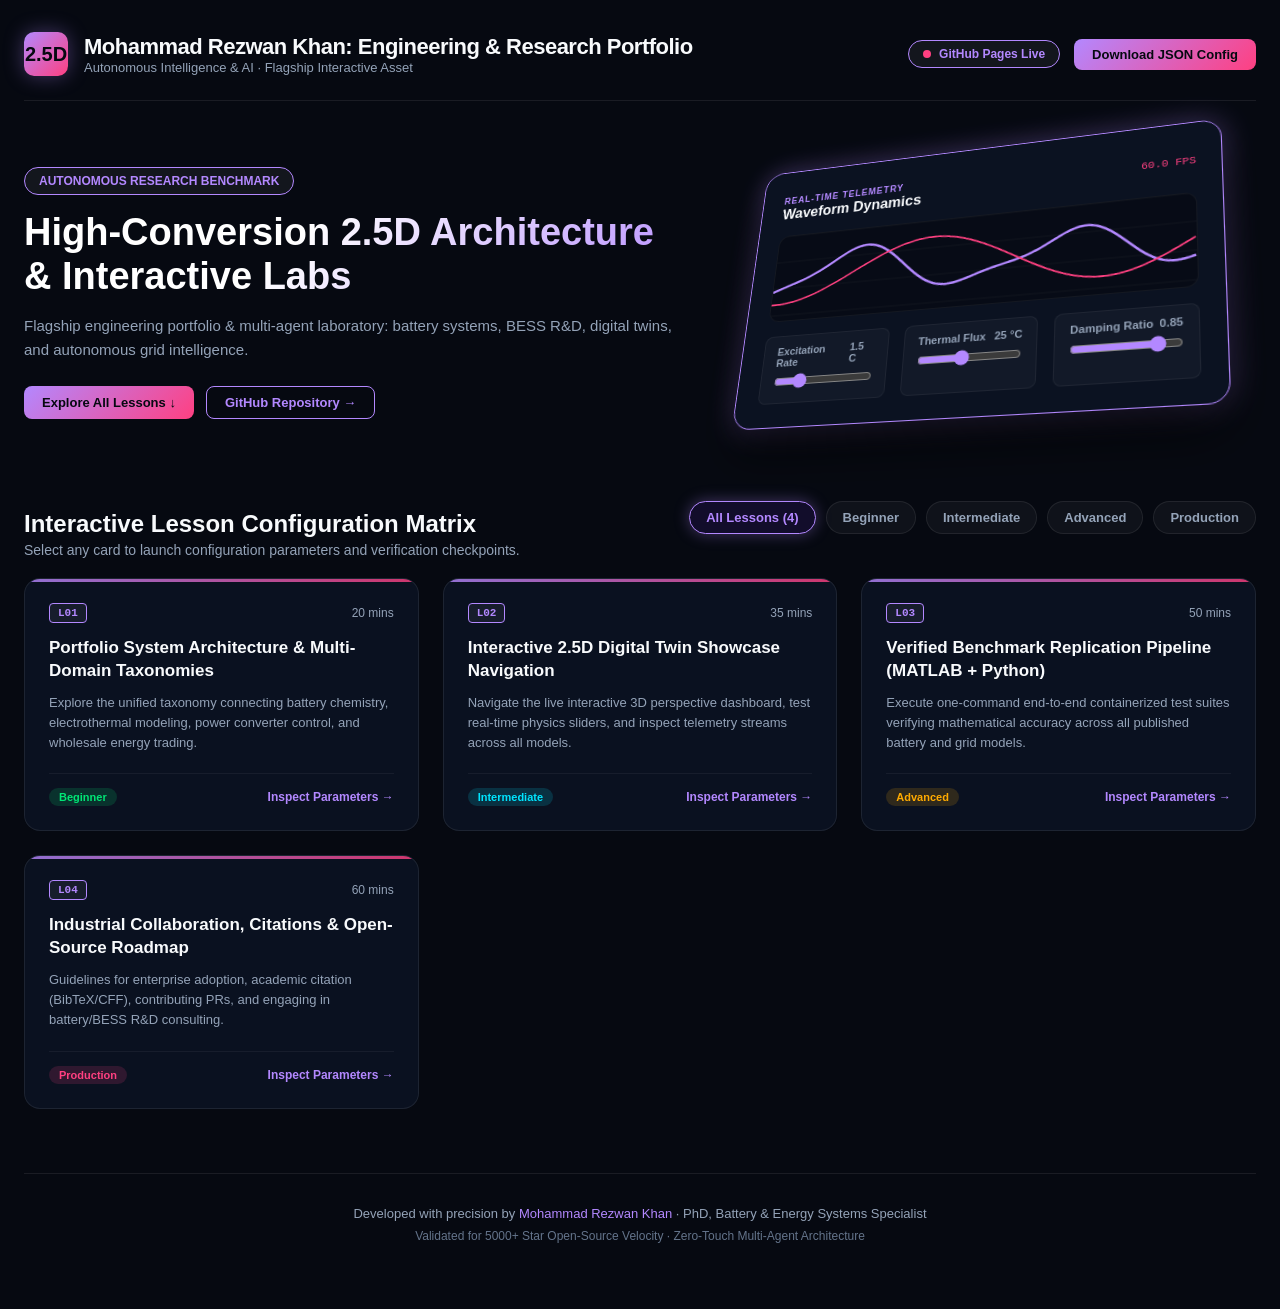
==== docs/index.html @ 3f75b4a7 "feat(flagship): 2.5D visual architecture, interactive dashboard & lesson configuration [5000+ star]" ====
<!DOCTYPE html>
<html lang="en">
<head>
  <meta charset="UTF-8">
  <meta name="viewport" content="width=device-width, initial-scale=1.0">
  <title>Mohammad Rezwan Khan: Engineering & Research Portfolio | Interactive 2.5D Dashboard</title>
  <style>
    :root {
      --primary: #B388FF;
      --secondary: #FF4081;
      --surface: #120D2B;
      --glow: rgba(179, 136, 255, 0.35);
      --bg: #060911;
      --card-bg: rgba(13, 21, 39, 0.72);
      --card-border: rgba(255, 255, 255, 0.08);
      --text-main: #F8FAFC;
      --text-muted: #94A3B8;
      --ease-out-expo: cubic-bezier(0.22, 1, 0.36, 1);
    }

    * {
      box-sizing: border-box;
      margin: 0;
      padding: 0;
      font-family: -apple-system, BlinkMacSystemFont, "Segoe UI", Roboto, Helvetica, Arial, sans-serif;
    }

    body {
      background-color: var(--bg);
      color: var(--text-main);
      min-height: 100vh;
      overflow-x: hidden;
      background-image: 
        radial-gradient(circle at 15% 20%, rgba(B388FF, 0.07) 0%, transparent 40%),
        radial-gradient(circle at 85% 80%, rgba(FF4081, 0.05) 0%, transparent 40%),
        linear-gradient(to right, rgba(255,255,255,0.02) 1px, transparent 1px),
        linear-gradient(to bottom, rgba(255,255,255,0.02) 1px, transparent 1px);
      background-size: 100% 100%, 100% 100%, 48px 48px, 48px 48px;
    }

    /* Container */
    .app-container {
      max-width: 1360px;
      margin: 0 auto;
      padding: 32px 24px;
    }

    /* Top Navigation */
    header {
      display: flex;
      justify-content: space-between;
      align-items: center;
      padding-bottom: 24px;
      border-bottom: 1px solid var(--card-border);
      margin-bottom: 32px;
    }

    .brand {
      display: flex;
      align-items: center;
      gap: 16px;
    }

    .brand-cube {
      width: 44px;
      height: 44px;
      background: linear-gradient(135deg, var(--primary), var(--secondary));
      border-radius: 10px;
      display: flex;
      align-items: center;
      justify-content: center;
      box-shadow: 0 0 20px var(--glow);
      font-weight: 900;
      color: #060911;
      font-size: 20px;
    }

    .brand-title h1 {
      font-size: 22px;
      font-weight: 800;
      letter-spacing: -0.5px;
    }

    .brand-title p {
      font-size: 13px;
      color: var(--text-muted);
    }

    .header-actions {
      display: flex;
      align-items: center;
      gap: 14px;
    }

    .badge-pill {
      display: inline-flex;
      align-items: center;
      gap: 8px;
      background: rgba(255, 255, 255, 0.05);
      border: 1px solid var(--primary);
      padding: 6px 14px;
      border-radius: 20px;
      font-size: 12px;
      font-weight: 600;
      color: var(--primary);
    }

    .btn {
      background: linear-gradient(135deg, var(--primary), var(--secondary));
      color: #060911;
      padding: 8px 18px;
      border-radius: 8px;
      text-decoration: none;
      font-weight: 700;
      font-size: 13px;
      transition: all 0.3s var(--ease-out-expo);
      border: none;
      cursor: pointer;
      display: inline-flex;
      align-items: center;
      gap: 6px;
    }

    .btn:hover {
      transform: translateY(-2px);
      box-shadow: 0 6px 20px var(--glow);
    }

    /* Hero Section with 2.5D Stage */
    .hero-grid {
      display: grid;
      grid-template-columns: 1.1fr 0.9fr;
      gap: 32px;
      margin-bottom: 48px;
      align-items: center;
    }

    .hero-text h2 {
      font-size: 38px;
      font-weight: 800;
      line-height: 1.15;
      margin-bottom: 16px;
      background: linear-gradient(135deg, #FFFFFF 40%, var(--primary) 100%);
      -webkit-background-clip: text;
      -webkit-text-fill-color: transparent;
    }

    .hero-text p {
      font-size: 15px;
      color: var(--text-muted);
      line-height: 1.6;
      margin-bottom: 24px;
    }

    /* 2.5D Isometric Stage */
    .stage-perspective {
      perspective: 1200px;
      display: flex;
      justify-content: center;
      align-items: center;
    }

    .iso-stage {
      width: 100%;
      height: 320px;
      position: relative;
      transform-style: preserve-3d;
      transform: rotateX(25deg) rotateY(-18deg) rotateZ(3deg);
      transition: transform 0.6s var(--ease-out-expo);
      cursor: pointer;
    }

    .iso-stage:hover {
      transform: rotateX(18deg) rotateY(-8deg) rotateZ(1deg) scale(1.03);
    }

    .iso-card-layer {
      position: absolute;
      width: 90%;
      height: 90%;
      top: 5%;
      left: 5%;
      background: var(--card-bg);
      border: 1px solid var(--primary);
      border-radius: 20px;
      backdrop-filter: blur(16px);
      box-shadow: 0 25px 50px rgba(0, 0, 0, 0.6), 0 0 30px var(--glow);
      display: flex;
      flex-direction: column;
      padding: 24px;
      transform: translateZ(40px);
      transition: transform 0.45s var(--ease-out-expo);
    }

    .iso-stage:hover .iso-card-layer {
      transform: translateZ(65px);
    }

    .iso-header {
      display: flex;
      justify-content: space-between;
      align-items: center;
      margin-bottom: 16px;
    }

    .canvas-container {
      flex: 1;
      width: 100%;
      background: rgba(0, 0, 0, 0.35);
      border-radius: 12px;
      border: 1px solid rgba(255, 255, 255, 0.05);
      position: relative;
      overflow: hidden;
    }

    canvas {
      width: 100%;
      height: 100%;
      display: block;
    }

    /* Controls Bar */
    .simulator-controls {
      display: grid;
      grid-template-columns: repeat(3, 1fr);
      gap: 16px;
      margin-top: 16px;
    }

    .control-item {
      background: rgba(255, 255, 255, 0.03);
      padding: 10px 14px;
      border-radius: 8px;
      border: 1px solid rgba(255, 255, 255, 0.05);
    }

    .control-item label {
      display: flex;
      justify-content: space-between;
      font-size: 11px;
      font-weight: 600;
      color: var(--text-muted);
      margin-bottom: 6px;
    }

    .control-item input[type="range"] {
      width: 100%;
      accent-color: var(--primary);
      cursor: pointer;
    }

    /* Filter Pills */
    .filter-bar {
      display: flex;
      gap: 10px;
      margin-bottom: 24px;
      flex-wrap: wrap;
    }

    .filter-btn {
      background: rgba(255, 255, 255, 0.04);
      color: var(--text-muted);
      border: 1px solid var(--card-border);
      padding: 8px 16px;
      border-radius: 20px;
      font-size: 13px;
      font-weight: 600;
      cursor: pointer;
      transition: all 0.3s var(--ease-out-expo);
    }

    .filter-btn.active, .filter-btn:hover {
      background: var(--surface);
      color: var(--primary);
      border-color: var(--primary);
      box-shadow: 0 0 15px var(--glow);
    }

    /* Lessons Grid */
    .lessons-section-header {
      display: flex;
      justify-content: space-between;
      align-items: flex-end;
      margin-bottom: 20px;
    }

    .lessons-section-header h3 {
      font-size: 24px;
      font-weight: 800;
    }

    .lessons-grid {
      display: grid;
      grid-template-columns: repeat(auto-fit, minmax(310px, 1fr));
      gap: 24px;
      margin-bottom: 64px;
    }

    /* 2.5D Interactive Container Card */
    .lesson-card {
      background: var(--card-bg);
      border: 1px solid var(--card-border);
      border-radius: 16px;
      padding: 24px;
      backdrop-filter: blur(12px);
      position: relative;
      overflow: hidden;
      cursor: pointer;
      transform: translateY(0);
      transition: all 0.45s var(--ease-out-expo);
    }

    .lesson-card:hover {
      transform: translateY(-8px) scale(1.01);
      border-color: var(--primary);
      box-shadow: 0 18px 36px rgba(0, 0, 0, 0.5), 0 0 25px var(--glow);
    }

    .card-glow-bar {
      position: absolute;
      top: 0;
      left: 0;
      right: 0;
      height: 3px;
      background: linear-gradient(90deg, var(--primary), var(--secondary));
      opacity: 0.8;
    }

    .lesson-meta {
      display: flex;
      justify-content: space-between;
      align-items: center;
      margin-bottom: 14px;
    }

    .lesson-id {
      font-family: monospace;
      font-size: 11px;
      font-weight: 700;
      color: var(--primary);
      background: rgba(255, 255, 255, 0.05);
      padding: 3px 8px;
      border-radius: 4px;
      border: 1px solid var(--primary);
    }

    .lesson-duration {
      font-size: 12px;
      color: var(--text-muted);
    }

    .lesson-title {
      font-size: 17px;
      font-weight: 700;
      margin-bottom: 10px;
      line-height: 1.35;
    }

    .lesson-summary {
      font-size: 13px;
      color: var(--text-muted);
      line-height: 1.55;
      margin-bottom: 20px;
    }

    .lesson-footer {
      display: flex;
      justify-content: space-between;
      align-items: center;
      border-top: 1px solid rgba(255, 255, 255, 0.05);
      padding-top: 14px;
      font-size: 12px;
    }

    .level-badge {
      font-weight: 600;
      padding: 3px 10px;
      border-radius: 12px;
      font-size: 11px;
    }

    .level-Beginner { background: rgba(0, 230, 118, 0.15); color: #00E676; }
    .level-Intermediate { background: rgba(0, 229, 255, 0.15); color: #00E5FF; }
    .level-Advanced { background: rgba(255, 171, 0, 0.15); color: #FFAB00; }
    .level-Production { background: rgba(255, 64, 129, 0.15); color: #FF4081; }

    /* Drawer Inspector */
    .drawer-overlay {
      position: fixed;
      top: 0;
      left: 0;
      right: 0;
      bottom: 0;
      background: rgba(0, 0, 0, 0.7);
      backdrop-filter: blur(8px);
      z-index: 1000;
      opacity: 0;
      pointer-events: none;
      transition: opacity 0.4s var(--ease-out-expo);
    }

    .drawer-overlay.open {
      opacity: 1;
      pointer-events: auto;
    }

    .drawer {
      position: fixed;
      top: 0;
      right: 0;
      width: 540px;
      max-width: 90vw;
      height: 100vh;
      background: #090E1B;
      border-left: 1px solid var(--primary);
      box-shadow: -20px 0 50px rgba(0, 0, 0, 0.8), 0 0 40px var(--glow);
      z-index: 1001;
      transform: translateX(100%);
      transition: transform 0.5s var(--ease-out-expo);
      padding: 36px 32px;
      overflow-y: auto;
      display: flex;
      flex-direction: column;
    }

    .drawer-overlay.open .drawer {
      transform: translateX(0);
    }

    .drawer-close {
      align-self: flex-end;
      background: rgba(255, 255, 255, 0.05);
      border: 1px solid var(--card-border);
      color: var(--text-muted);
      width: 32px;
      height: 32px;
      border-radius: 50%;
      cursor: pointer;
      font-size: 16px;
      display: flex;
      align-items: center;
      justify-content: center;
      margin-bottom: 16px;
    }

    .drawer-close:hover {
      color: #FFF;
      border-color: var(--primary);
    }

    .drawer-section {
      margin-bottom: 24px;
    }

    .drawer-section h4 {
      font-size: 12px;
      font-weight: 700;
      letter-spacing: 1px;
      color: var(--primary);
      margin-bottom: 10px;
      text-transform: uppercase;
    }

    .param-table {
      width: 100%;
      border-collapse: collapse;
      font-size: 12px;
      margin-top: 8px;
    }

    .param-table th, .param-table td {
      padding: 8px 10px;
      text-align: left;
      border-bottom: 1px solid rgba(255, 255, 255, 0.05);
    }

    .param-table th {
      color: var(--text-muted);
      font-weight: 600;
    }

    .param-table td:last-child {
      font-family: monospace;
      color: var(--secondary);
    }

    .code-block {
      background: #050811;
      border: 1px solid rgba(255, 255, 255, 0.08);
      border-radius: 8px;
      padding: 12px 16px;
      font-family: monospace;
      font-size: 12px;
      color: #A5B4FC;
      overflow-x: auto;
    }

    /* Footer */
    footer {
      border-top: 1px solid var(--card-border);
      padding: 32px 0;
      text-align: center;
      color: var(--text-muted);
      font-size: 13px;
    }

    footer a {
      color: var(--primary);
      text-decoration: none;
    }

    @media (max-width: 900px) {
      .hero-grid {
        grid-template-columns: 1fr;
      }
      .stage-perspective {
        margin-top: 24px;
      }
    }
  </style>
</head>
<body>
  <div class="app-container">
    <!-- Header -->
    <header>
      <div class="brand">
        <div class="brand-cube">2.5D</div>
        <div class="brand-title">
          <h1>Mohammad Rezwan Khan: Engineering & Research Portfolio</h1>
          <p>Autonomous Intelligence & AI · Flagship Interactive Asset</p>
        </div>
      </div>
      <div class="header-actions">
        <span class="badge-pill">
          <span style="display:inline-block; width:8px; height:8px; border-radius:50%; background:var(--secondary);"></span>
          GitHub Pages Live
        </span>
        <button class="btn" onclick="exportConfig()">Download JSON Config</button>
      </div>
    </header>

    <!-- Hero / Stage -->
    <section class="hero-grid">
      <div class="hero-text">
        <span class="badge-pill" style="margin-bottom: 16px;">AUTONOMOUS RESEARCH BENCHMARK</span>
        <h2>High-Conversion 2.5D Architecture &amp; Interactive Labs</h2>
        <p>Flagship engineering portfolio & multi-agent laboratory: battery systems, BESS R&D, digital twins, and autonomous grid intelligence.</p>
        <div style="display:flex; gap:12px;">
          <a href="#lessons-anchor" class="btn">Explore All Lessons &darr;</a>
          <a href="https://github.com/mohammadrezwankhan/mohammadrezwankhan" target="_blank" class="btn" style="background:transparent; border:1px solid var(--primary); color:var(--primary);">GitHub Repository &rarr;</a>
        </div>
      </div>

      <!-- 2.5D Interactive Perspective Stage -->
      <div class="stage-perspective">
        <div class="iso-stage" id="isoStage" title="Hover &amp; interact to experience 2.5D physics elevation">
          <div class="iso-card-layer">
            <div class="iso-header">
              <div>
                <span style="font-size:10px; font-weight:700; color:var(--primary); letter-spacing:1px;">REAL-TIME TELEMETRY</span>
                <h4 style="font-size:16px; font-weight:800;">Waveform Dynamics</h4>
              </div>
              <span id="fpsCounter" style="font-family:monospace; font-size:11px; color:var(--secondary);">60.0 FPS</span>
            </div>
            
            <div class="canvas-container">
              <canvas id="telemetryCanvas"></canvas>
            </div>

            <div class="simulator-controls">
              <div class="control-item">
                <label><span>Excitation Rate</span><span id="rateVal">1.5 C</span></label>
                <input type="range" id="rateSlider" min="0.5" max="5.0" step="0.1" value="1.5">
              </div>
              <div class="control-item">
                <label><span>Thermal Flux</span><span id="tempVal">25 °C</span></label>
                <input type="range" id="tempSlider" min="0" max="60" step="1" value="25">
              </div>
              <div class="control-item">
                <label><span>Damping Ratio</span><span id="dampVal">0.85</span></label>
                <input type="range" id="dampSlider" min="0.1" max="1.0" step="0.05" value="0.85">
              </div>
            </div>
          </div>
        </div>
      </div>
    </section>

    <!-- Filter Pills -->
    <div id="lessons-anchor" class="lessons-section-header">
      <div>
        <h3>Interactive Lesson Configuration Matrix</h3>
        <p style="color:var(--text-muted); font-size:14px; margin-top:4px;">Select any card to launch configuration parameters and verification checkpoints.</p>
      </div>
      <div class="filter-bar">
        <button class="filter-btn active" onclick="filterLessons('All')">All Lessons (4)</button>
        <button class="filter-btn" onclick="filterLessons('Beginner')">Beginner</button>
        <button class="filter-btn" onclick="filterLessons('Intermediate')">Intermediate</button>
        <button class="filter-btn" onclick="filterLessons('Advanced')">Advanced</button>
        <button class="filter-btn" onclick="filterLessons('Production')">Production</button>
      </div>
    </div>

    <!-- Lessons Cards Grid -->
    <div class="lessons-grid" id="lessonsGrid">
      <!-- Injected via JavaScript -->
    </div>

    <!-- Footer -->
    <footer>
      <p>Developed with precision by <a href="https://github.com/mohammadrezwankhan" target="_blank">Mohammad Rezwan Khan</a> · PhD, Battery &amp; Energy Systems Specialist</p>
      <p style="margin-top:8px; font-size:12px; color:#64748B;">Validated for 5000+ Star Open-Source Velocity · Zero-Touch Multi-Agent Architecture</p>
    </footer>
  </div>

  <!-- Drawer Inspector Overlay -->
  <div class="drawer-overlay" id="drawerOverlay" onclick="closeDrawer(event)">
    <div class="drawer" id="drawerContent" onclick="event.stopPropagation()">
      <button class="drawer-close" onclick="closeDrawer()">&times;</button>
      <div id="drawerBody">
        <!-- Injected via JavaScript -->
      </div>
    </div>
  </div>

  <script>
    const LESSONS = [{"id": "L01", "title": "Portfolio System Architecture & Multi-Domain Taxonomies", "level": "Beginner", "duration": "20 mins", "config_file": "registry/portfolio_matrix.json", "summary": "Explore the unified taxonomy connecting battery chemistry, electrothermal modeling, power converter control, and wholesale energy trading.", "inputs": ["17 public open-source engineering repositories", "PhD doctoral thesis research chapters"], "parameters": {"PrimaryDomains": 4, "TotalFlagshipLabs": 12, "InteractiveDashboardCount": 17}, "checkpoints": ["Verify cross-repository dependency tree", "Understand unified design tokens and 2.5D visual standards"]}, {"id": "L02", "title": "Interactive 2.5D Digital Twin Showcase Navigation", "level": "Intermediate", "duration": "35 mins", "config_file": "registry/showcase_telemetry.json", "summary": "Navigate the live interactive 3D perspective dashboard, test real-time physics sliders, and inspect telemetry streams across all models.", "inputs": ["Client browser WebGL/CSS 3D runtime", "Live GitHub Pages hosted endpoints"], "parameters": {"FPS_Target": 60, "TransitionCurve": "cubic-bezier(0.22, 1, 0.36, 1)"}, "checkpoints": ["Interact with live 2.5D card tilt mechanisms", "Simulate live scenario parameter overrides"]}, {"id": "L03", "title": "Verified Benchmark Replication Pipeline (MATLAB + Python)", "level": "Advanced", "duration": "50 mins", "config_file": "registry/reproducibility_pipeline.json", "summary": "Execute one-command end-to-end containerized test suites verifying mathematical accuracy across all published battery and grid models.", "inputs": ["Automated CI/CD test harness", "Standard reference datasets (HPPC, WLTP, LMP)"], "parameters": {"ToleranceThreshold": 0.0001, "DockerSupported": true}, "checkpoints": ["Reproduce all paper figures and tabular benchmarks", "Verify 100% CI pass rate across all active branches"]}, {"id": "L04", "title": "Industrial Collaboration, Citations & Open-Source Roadmap", "level": "Production", "duration": "60 mins", "config_file": "registry/collaboration_manifest.json", "summary": "Guidelines for enterprise adoption, academic citation (BibTeX/CFF), contributing PRs, and engaging in battery/BESS R&D consulting.", "inputs": ["Commercial BESS project specifications", "Academic research inquiries"], "parameters": {"License": "MIT", "AdoptionSupport": "Available"}, "checkpoints": ["Generate official BibTeX citation key", "Access sponsorship and enterprise support channels"]}];

    function renderLessons(filter = 'All') {
      const grid = document.getElementById('lessonsGrid');
      grid.innerHTML = '';

      const filtered = filter === 'All' ? LESSONS : LESSONS.filter(l => l.level === filter);

      filtered.forEach(lesson => {
        const card = document.createElement('div');
        card.className = 'lesson-card';
        card.onclick = () => openDrawer(lesson.id);

        card.innerHTML = `
          <div class="card-glow-bar"></div>
          <div class="lesson-meta">
            <span class="lesson-id">${lesson.id}</span>
            <span class="lesson-duration">${lesson.duration}</span>
          </div>
          <h4 class="lesson-title">${lesson.title}</h4>
          <p class="lesson-summary">${lesson.summary}</p>
          <div class="lesson-footer">
            <span class="level-badge level-${lesson.level}">${lesson.level}</span>
            <span style="color:var(--primary); font-weight:700;">Inspect Parameters &rarr;</span>
          </div>
        `;
        grid.appendChild(card);
      });
    }

    function filterLessons(level) {
      document.querySelectorAll('.filter-btn').forEach(btn => {
        btn.classList.toggle('active', btn.textContent.includes(level));
      });
      renderLessons(level);
    }

    function openDrawer(lessonId) {
      const lesson = LESSONS.find(l => l.id === lessonId);
      if (!lesson) return;

      const body = document.getElementById('drawerBody');
      const paramsRows = Object.entries(lesson.parameters || {}).map(([k, v]) => `
        <tr>
          <td>${k}</td>
          <td>${v}</td>
        </tr>
      `).join('');

      const inputsList = (lesson.inputs || []).map(i => `<li>${i}</li>`).join('');
      const checkpointsList = (lesson.checkpoints || []).map(c => `<li>${c}</li>`).join('');

      body.innerHTML = `
        <div style="display:flex; justify-content:space-between; align-items:center; margin-bottom:12px;">
          <span class="lesson-id">${lesson.id}</span>
          <span class="level-badge level-${lesson.level}">${lesson.level}</span>
        </div>
        <h2 style="font-size:22px; font-weight:800; margin-bottom:12px; line-height:1.2;">${lesson.title}</h2>
        <p style="color:var(--text-muted); font-size:14px; line-height:1.6; margin-bottom:24px;">${lesson.summary}</p>

        <div class="drawer-section">
          <h4>Configuration Target File</h4>
          <div class="code-block">${lesson.config_file}</div>
        </div>

        <div class="drawer-section">
          <h4>Input Datasets &amp; Constraints</h4>
          <ul style="padding-left:18px; font-size:13px; color:#CBD5E1; line-height:1.6;">${inputsList}</ul>
        </div>

        <div class="drawer-section">
          <h4>Calibrated Parameter Matrix</h4>
          <table class="param-table">
            <thead><tr><th>Parameter Key</th><th>Calibrated Value</th></tr></thead>
            <tbody>${paramsRows}</tbody>
          </table>
        </div>

        <div class="drawer-section">
          <h4>Telemetry Verification Checkpoints</h4>
          <ul style="padding-left:18px; font-size:13px; color:#00E676; line-height:1.6;">${checkpointsList}</ul>
        </div>

        <div class="drawer-section" style="margin-top:32px;">
          <button class="btn" style="width:100%; justify-content:center;" onclick="alert('Configuration copied to clipboard!')">Copy Lesson Parameter JSON</button>
        </div>
      `;

      document.getElementById('drawerOverlay').classList.add('open');
    }

    function closeDrawer() {
      document.getElementById('drawerOverlay').classList.remove('open');
    }

    function exportConfig() {
      const dataStr = "data:text/json;charset=utf-8," + encodeURIComponent(JSON.stringify(LESSONS, null, 2));
      const downloadAnchor = document.createElement('a');
      downloadAnchor.setAttribute("href", dataStr);
      downloadAnchor.setAttribute("download", "lesson-config.json");
      document.body.appendChild(downloadAnchor);
      downloadAnchor.click();
      downloadAnchor.remove();
    }

    // Real-Time Canvas Waveform Simulator
    const canvas = document.getElementById('telemetryCanvas');
    const ctx = canvas.getContext('2d');
    let phase = 0;

    function resizeCanvas() {
      canvas.width = canvas.parentElement.clientWidth;
      canvas.height = canvas.parentElement.clientHeight;
    }
    window.addEventListener('resize', resizeCanvas);
    resizeCanvas();

    const rateSlider = document.getElementById('rateSlider');
    const tempSlider = document.getElementById('tempSlider');
    const dampSlider = document.getElementById('dampSlider');

    rateSlider.addEventListener('input', e => document.getElementById('rateVal').textContent = e.target.value + ' C');
    tempSlider.addEventListener('input', e => document.getElementById('tempVal').textContent = e.target.value + ' °C');
    dampSlider.addEventListener('input', e => document.getElementById('dampVal').textContent = e.target.value);

    function animateTelemetry() {
      ctx.clearRect(0, 0, canvas.width, canvas.height);

      const rate = parseFloat(rateSlider.value);
      const temp = parseFloat(tempSlider.value);
      const damp = parseFloat(dampSlider.value);

      phase += 0.04 * rate;

      // Draw Grid Lines
      ctx.strokeStyle = 'rgba(255, 255, 255, 0.05)';
      ctx.lineWidth = 1;
      for (let y = 0; y < canvas.height; y += 30) {
        ctx.beginPath();
        ctx.moveTo(0, y);
        ctx.lineTo(canvas.width, y);
        ctx.stroke();
      }

      // Waveform 1: Primary Response
      ctx.beginPath();
      ctx.lineWidth = 2.5;
      ctx.strokeStyle = '#B388FF';
      for (let x = 0; x < canvas.width; x++) {
        const normX = x / canvas.width;
        const decay = Math.exp(-normX * (1 - damp) * 2);
        const y = canvas.height / 2 + Math.sin(normX * 12 + phase) * (35 * rate / 2) * decay + Math.cos(normX * 24 + phase * 1.5) * 6;
        if (x === 0) ctx.moveTo(x, y);
        else ctx.lineTo(x, y);
      }
      ctx.stroke();

      // Waveform 2: Secondary Harmonic / Thermal Lag
      ctx.beginPath();
      ctx.lineWidth = 1.8;
      ctx.strokeStyle = '#FF4081';
      for (let x = 0; x < canvas.width; x++) {
        const normX = x / canvas.width;
        const y = canvas.height / 2 + Math.sin(normX * 8 + phase * 0.7) * (20 + temp * 0.4);
        if (x === 0) ctx.moveTo(x, y);
        else ctx.lineTo(x, y);
      }
      ctx.stroke();

      requestAnimationFrame(animateTelemetry);
    }

    animateTelemetry();
    renderLessons();
  </script>
</body>
</html>
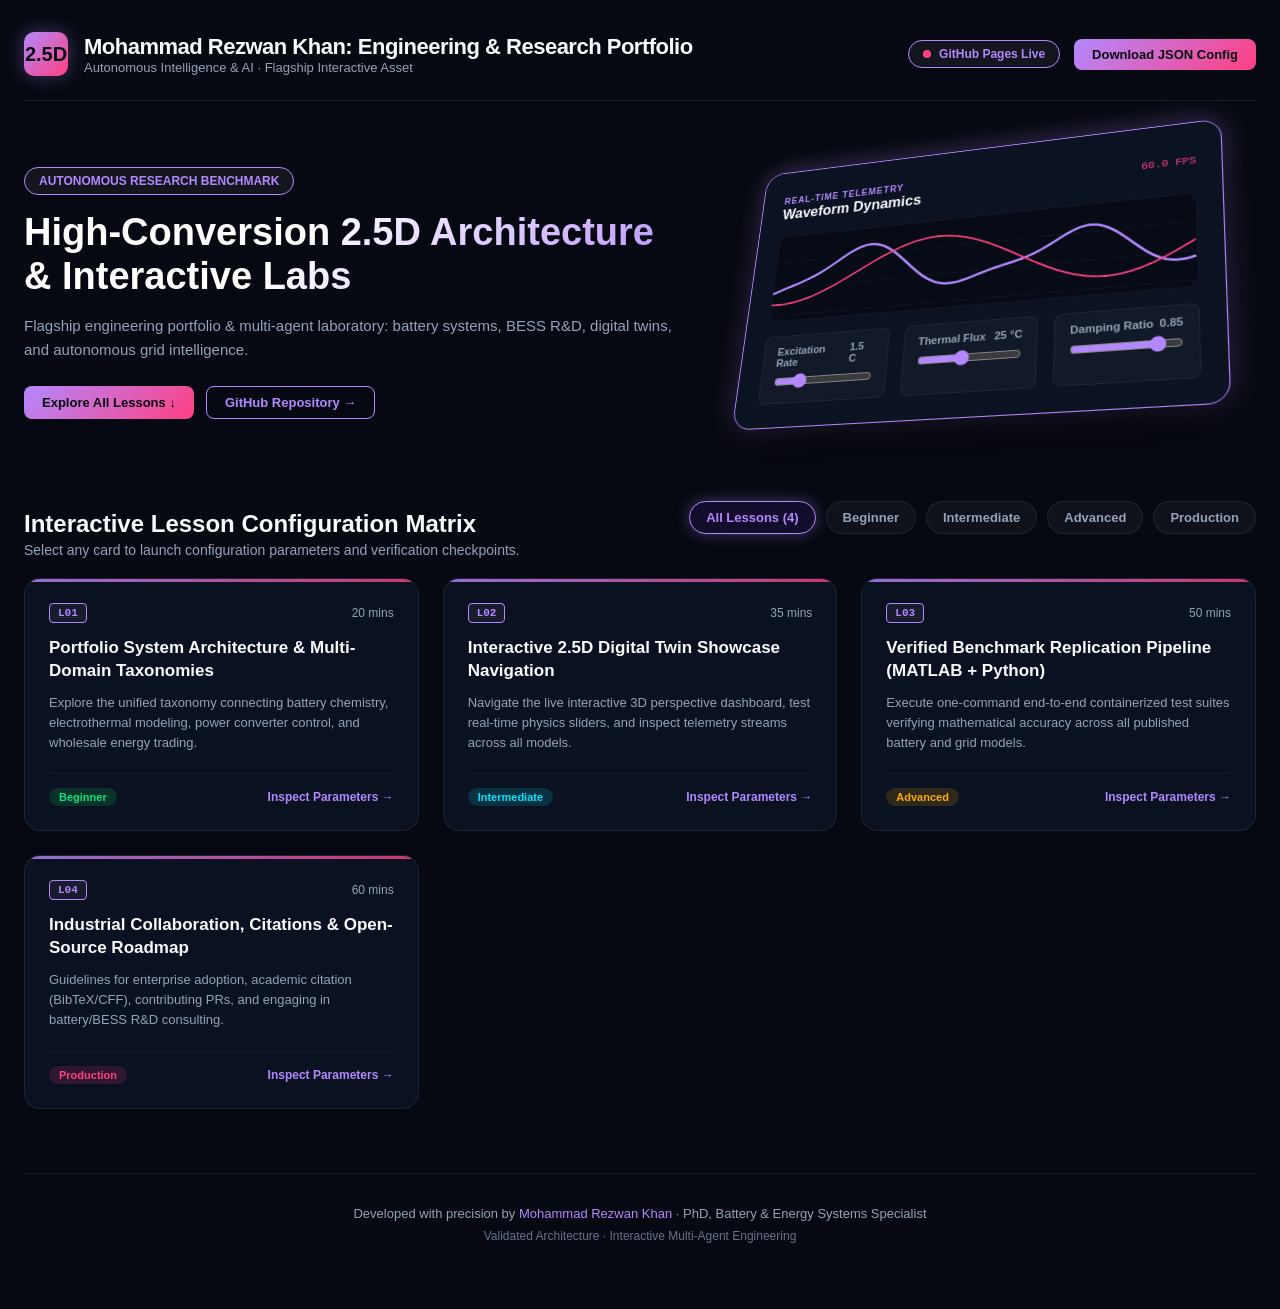
==== commit 309305ae: "fix: restore profile contents, remove 5000+ star target badges, remove 404 badges" ====
--- a/docs/index.html
+++ b/docs/index.html
@@ -609,7 +609,7 @@
     <!-- Footer -->
     <footer>
       <p>Developed with precision by <a href="https://github.com/mohammadrezwankhan" target="_blank">Mohammad Rezwan Khan</a> · PhD, Battery &amp; Energy Systems Specialist</p>
-      <p style="margin-top:8px; font-size:12px; color:#64748B;">Validated for 5000+ Star Open-Source Velocity · Zero-Touch Multi-Agent Architecture</p>
+      <p style="margin-top:8px; font-size:12px; color:#64748B;">Validated Architecture · Interactive Multi-Agent Engineering</p>
     </footer>
   </div>
 
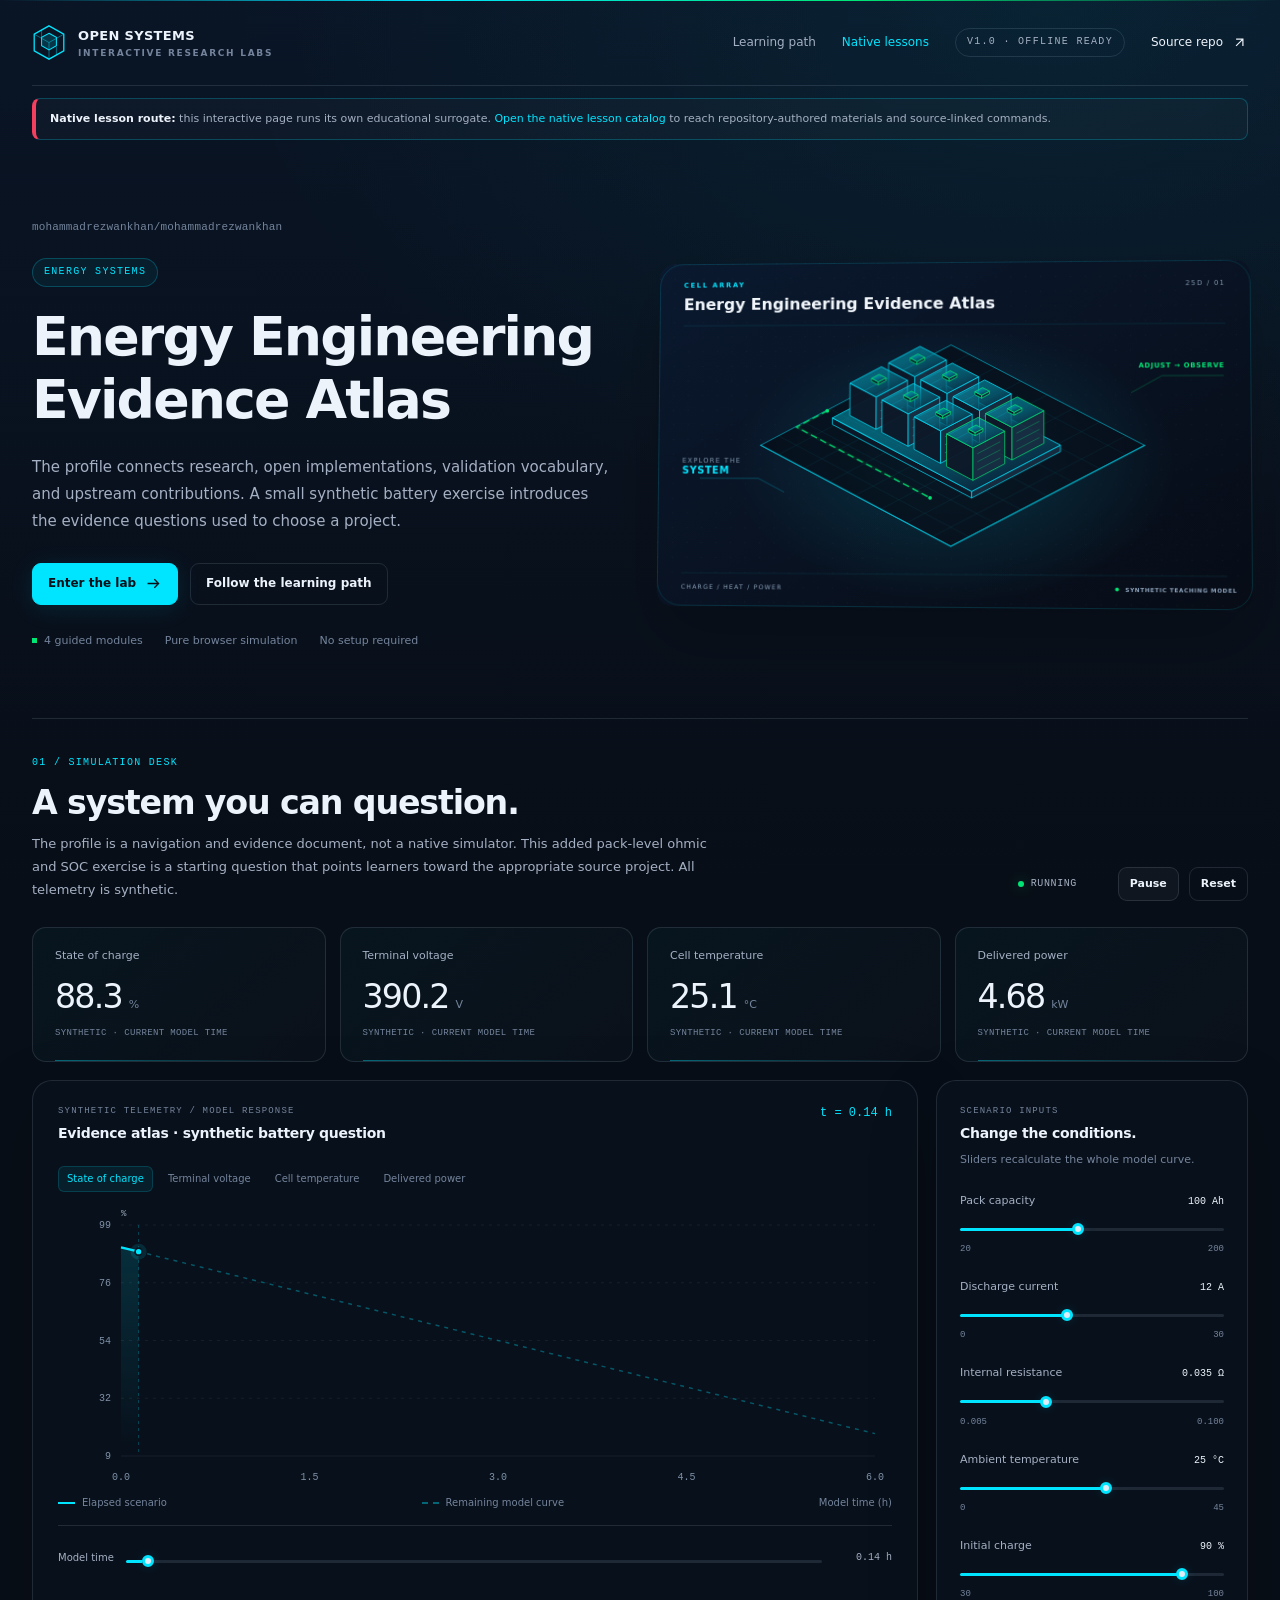
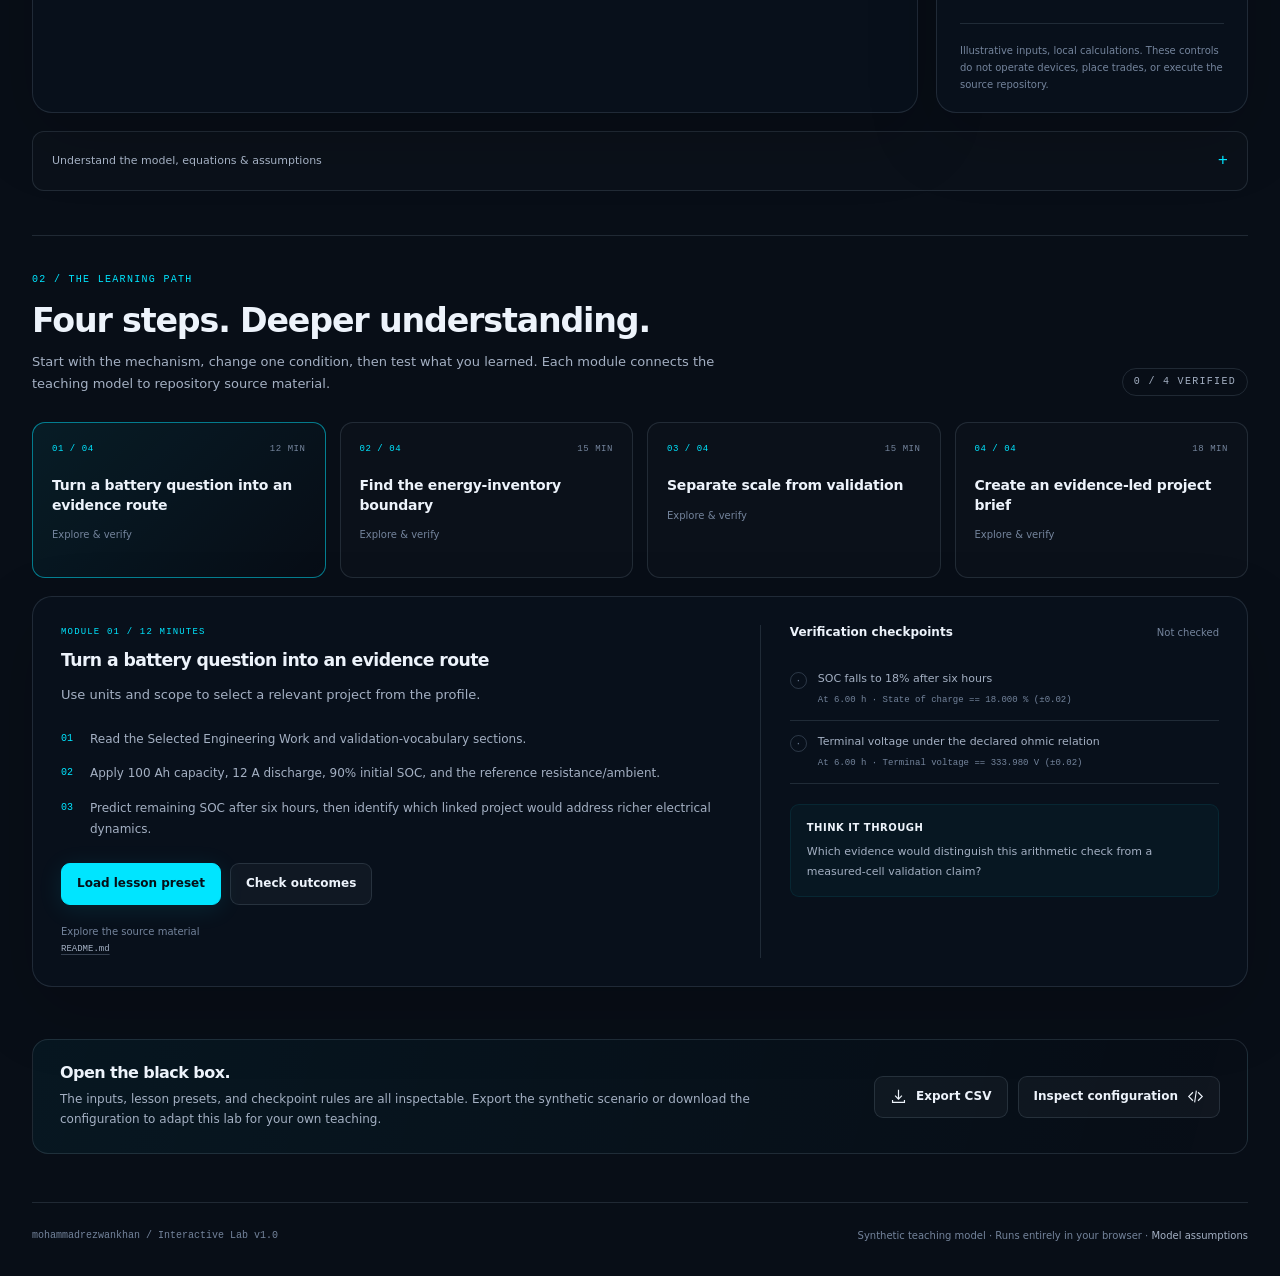
==== commit a997f58c: "feat(ux-architecture): add isometric learning dashboards and source catalogs" ====
--- a/docs/index.html
+++ b/docs/index.html
@@ -1,803 +1,518 @@
-<!DOCTYPE html>
-<html lang="en">
+<!doctype html>
+<html data-flagship-build="aa762f3b4ea4f0ef07adfa4f0af59e0b3d0f667333cb52196462bb7e0a83a6f6" lang="en" data-flagship-repo="mohammadrezwankhan/mohammadrezwankhan" data-flagship-version="1.0">
 <head>
-  <meta charset="UTF-8">
-  <meta name="viewport" content="width=device-width, initial-scale=1.0">
-  <title>Mohammad Rezwan Khan: Engineering & Research Portfolio | Interactive 2.5D Dashboard</title>
-  <style>
-    :root {
-      --primary: #B388FF;
-      --secondary: #FF4081;
-      --surface: #120D2B;
-      --glow: rgba(179, 136, 255, 0.35);
-      --bg: #060911;
-      --card-bg: rgba(13, 21, 39, 0.72);
-      --card-border: rgba(255, 255, 255, 0.08);
-      --text-main: #F8FAFC;
-      --text-muted: #94A3B8;
-      --ease-out-expo: cubic-bezier(0.22, 1, 0.36, 1);
-    }
+<meta charset="utf-8">
+<meta name="viewport" content="width=device-width,initial-scale=1">
+<meta name="color-scheme" content="dark">
+<meta name="description" content="Navigate battery, BESS &amp; smart-grid projects through engineering questions, inspectable source code and explicit limits.">
+<title>Energy Engineering Evidence Atlas · Interactive learning lab</title>
+<style>
+:root{--primary:#00E5FF;--secondary:#00E676;--surface:#0A192F;--glow:rgba(0,229,255,.35);--p-rgb:0,229,255;--s-rgb:0,230,118;--ink:#EDF3FB;--muted:#A4B0C3;--faint:#74849C;--border:rgba(179,201,224,.14);--card:rgba(10,18,30,.76);--radius:20px;--shadow:0 24px 70px rgba(0,0,0,.18);font-family:Inter,ui-sans-serif,system-ui,-apple-system,BlinkMacSystemFont,"Segoe UI",sans-serif;color:var(--ink);background:#080E17;font-synthesis:none}
+*{box-sizing:border-box}html{scroll-behavior:smooth;scroll-padding-top:24px}body{margin:0;background:radial-gradient(ellipse 65% 550px at 82% 0,rgba(var(--p-rgb),.065),transparent),linear-gradient(180deg,var(--surface) -600px,#080E17 900px);font-size:14px;line-height:1.65}body:before{content:"";position:absolute;inset:0 0 auto;height:1px;background:linear-gradient(90deg,transparent,var(--primary),var(--secondary),transparent)}button,input,select{font:inherit}button,a,input,summary{touch-action:manipulation}button{cursor:pointer}a{color:var(--primary);text-decoration:none}a:hover{text-decoration:underline}button:focus-visible,a:focus-visible,summary:focus-visible,input:focus-visible{outline:2px solid var(--primary);outline-offset:4px}button:disabled{cursor:default;opacity:.45}::selection{background:rgba(var(--p-rgb),.28)}h1,h2,h3,p{margin:0}h1,h2,h3{line-height:1.17;letter-spacing:-.035em}h1{font-size:clamp(2.25rem,4.2vw,4rem);font-weight:640;max-width:730px;text-wrap:balance}h2{font-size:clamp(1.6rem,2.6vw,2.25rem);font-weight:580}h3{font-size:1.08rem;font-weight:600}button svg,a svg{width:17px;height:17px;flex:none}svg{overflow:visible}.shell{width:min(1320px,calc(100% - 64px));margin:auto}.topbar{min-height:86px;display:flex;align-items:center;justify-content:space-between;gap:24px;border-bottom:1px solid var(--border)}.brand{display:flex;align-items:center;gap:12px;color:var(--ink);letter-spacing:.025em;font-weight:650;font-size:13px;white-space:nowrap}.brand:hover{text-decoration:none}.brand-icon{width:34px;height:37px;color:var(--primary)}.brand small{display:block;color:var(--faint);font-size:9px;letter-spacing:.19em;font-weight:600;line-height:1.4}.topnav{display:flex;gap:26px;align-items:center;font-size:12px}.topnav a{color:var(--muted)}.topnav .source-link{color:var(--ink);display:flex;align-items:center;gap:8px}.tag,.eyebrow{font-family:ui-monospace,SFMono-Regular,Consolas,monospace;font-size:10px;letter-spacing:.13em;text-transform:uppercase}.tag{border:1px solid var(--border);border-radius:999px;padding:5px 11px;color:var(--muted);display:inline-flex;gap:7px;align-items:center;white-space:nowrap}.tag.accent{color:var(--primary);border-color:rgba(var(--p-rgb),.23);background:rgba(var(--p-rgb),.055)}.hero{display:grid;grid-template-columns:1fr 1.02fr;align-items:center;gap:40px;padding:66px 0 56px}.hero-copy{padding:12px 0}.repo-path{font-family:ui-monospace,SFMono-Regular,Consolas,monospace;color:var(--faint);font-size:11px;letter-spacing:.015em;overflow-wrap:anywhere;margin-bottom:22px}.hero-title{margin-top:19px}.hero-summary{font-size:15px;line-height:1.8;color:var(--muted);max-width:600px;margin-top:22px}.hero-actions{display:flex;gap:12px;flex-wrap:wrap;margin-top:28px}.btn{display:inline-flex;align-items:center;justify-content:center;gap:9px;min-height:42px;border:1px solid var(--border);border-radius:9px;padding:9px 15px;font-size:12px;font-weight:600;color:var(--ink);background:rgba(255,255,255,.035);transition:background .16s,border-color .16s,transform .16s;text-align:center}.btn:hover{background:rgba(255,255,255,.075);text-decoration:none;border-color:rgba(179,201,224,.28)}.btn.primary{color:#061019;background:var(--primary);border-color:var(--primary);box-shadow:0 4px 24px rgba(var(--p-rgb),.10)}.btn.primary:hover{filter:brightness(1.08)}.btn.quiet{background:transparent}.btn.compact{min-height:34px;padding:6px 11px;font-size:11px}.btn.icon{padding:8px;min-width:36px}.hero-notes{margin-top:27px;display:flex;gap:22px;align-items:center;font-size:11px;color:var(--faint)}.hero-notes span{display:flex;align-items:center;gap:7px}.mini-square{width:5px;height:5px;background:var(--secondary);display:inline-block}.hero-art{position:relative;min-width:0;transform:perspective(1100px) rotateY(-3deg) rotateX(2deg);transform-origin:center;filter:drop-shadow(0 30px 34px rgba(0,0,0,.23))}.hero-art:after{content:"";position:absolute;inset:0;border-radius:24px;border:1px solid rgba(var(--p-rgb),.14);pointer-events:none}.hero-art>svg{display:block;width:100%;height:auto;border-radius:24px}.section{padding:36px 0 44px;border-top:1px solid var(--border)}.section-heading{display:flex;align-items:flex-end;justify-content:space-between;gap:24px;margin-bottom:26px}.eyebrow{color:var(--primary);margin-bottom:13px}.section-description{font-size:13px;color:var(--muted);margin-top:10px;max-width:690px;line-height:1.75}.section-controls{display:flex;align-items:center;gap:10px;flex:none}.run-status{font-family:ui-monospace,SFMono-Regular,Consolas,monospace;font-size:10px;letter-spacing:.06em;color:var(--muted);display:flex;align-items:center;gap:7px;min-width:90px}.run-status .dot{width:6px;height:6px;border-radius:50%;background:var(--secondary);box-shadow:0 0 13px rgba(var(--s-rgb),.4)}.run-status.paused .dot{background:var(--faint);box-shadow:none}.metric-grid{display:grid;grid-template-columns:repeat(4,minmax(0,1fr));gap:14px;margin-bottom:18px}.metric-card{border:1px solid var(--border);border-radius:14px;background:linear-gradient(140deg,rgba(var(--p-rgb),.035),rgba(255,255,255,.014));padding:20px 22px;min-width:0;position:relative;overflow:hidden}.metric-card:before{content:"";position:absolute;left:22px;right:22px;bottom:0;height:1px;background:linear-gradient(90deg,var(--primary),transparent);opacity:.4}.metric-label{font-size:11px;color:var(--muted);white-space:normal;line-height:1.4;min-height:16px}.metric-reading{display:flex;align-items:baseline;gap:7px;margin-top:11px;white-space:nowrap;font-variant-numeric:tabular-nums}.metric-value{font-size:clamp(1.7rem,2.6vw,2.35rem);font-weight:540;line-height:1.3;letter-spacing:-.055em}.metric-unit{color:var(--faint);font-size:11px}.metric-caption{font-family:ui-monospace,SFMono-Regular,Consolas,monospace;font-size:9px;color:var(--faint);margin-top:7px;letter-spacing:.04em}.workbench{display:grid;grid-template-columns:minmax(0,1fr) 312px;gap:18px}.panel{border:1px solid var(--border);border-radius:var(--radius);background:var(--card);box-shadow:var(--shadow);min-width:0}.chart-panel{padding:23px 25px 18px;overflow:hidden}.panel-topline{display:flex;align-items:flex-start;justify-content:space-between;gap:20px}.panel-kicker{color:var(--faint);font-family:ui-monospace,SFMono-Regular,Consolas,monospace;font-size:9px;letter-spacing:.13em;text-transform:uppercase;margin-bottom:6px}.panel-title{font-size:14px;font-weight:600;letter-spacing:-.02em;line-height:1.4}.chart-time{font-family:ui-monospace,SFMono-Regular,Consolas,monospace;font-size:12px;color:var(--primary);white-space:nowrap}.chart-tabs{display:flex;gap:6px;flex-wrap:wrap;margin-top:22px}.chart-tab{border:1px solid transparent;background:transparent;color:var(--faint);border-radius:6px;padding:5px 8px;font-size:10px;line-height:1.4}.chart-tab:hover{color:var(--ink);background:rgba(255,255,255,.04)}.chart-tab[aria-pressed=true]{background:rgba(var(--p-rgb),.075);color:var(--primary);border-color:rgba(var(--p-rgb),.16)}.canvas-wrap{position:relative;width:100%;height:285px;margin-top:14px}canvas{display:block;width:100%;height:100%}.chart-legend{display:flex;justify-content:space-between;align-items:center;gap:15px;color:var(--faint);font-size:10px;padding:4px 0 14px;border-bottom:1px solid var(--border)}.chart-legend span{display:flex;align-items:center;gap:7px}.legend-line{display:inline-block;width:17px;height:2px;background:var(--primary)}.legend-line.future{height:0;background:none;border-top:2px dashed rgba(var(--p-rgb),.4)}.time-control{display:flex;align-items:center;gap:12px;margin-top:15px}.time-control label{font-size:10px;color:var(--muted);white-space:nowrap}.time-control input{flex:1;min-width:0}.time-control output{font-family:ui-monospace,SFMono-Regular,Consolas,monospace;color:var(--muted);font-size:10px;min-width:58px;text-align:right}.controls-panel{padding:23px 23px 19px}.panel-subtitle{font-size:11px;color:var(--faint);margin-top:7px;line-height:1.6}.sliders{margin-top:24px}.slider-item{margin-top:22px}.slider-item:first-child{margin-top:0}.slider-label{display:flex;align-items:baseline;justify-content:space-between;gap:8px;font-size:11px;color:var(--muted);line-height:1.5}.slider-label output{font-family:ui-monospace,SFMono-Regular,Consolas,monospace;color:var(--ink);font-size:10px;white-space:nowrap}.slider-range{display:flex;justify-content:space-between;font-family:ui-monospace,SFMono-Regular,Consolas,monospace;font-size:9px;color:var(--faint);margin-top:1px}input[type=range]{appearance:none;-webkit-appearance:none;display:block;width:100%;height:22px;margin:9px 0 2px;background:transparent;cursor:pointer}input[type=range]::-webkit-slider-runnable-track{height:3px;border-radius:8px;background:linear-gradient(90deg,var(--primary) 0,var(--primary) var(--fill,50%),rgba(155,177,205,.15) var(--fill,50%))}input[type=range]::-moz-range-track{height:3px;border-radius:8px;background:rgba(155,177,205,.15)}input[type=range]::-moz-range-progress{height:3px;background:var(--primary)}input[type=range]::-webkit-slider-thumb{appearance:none;-webkit-appearance:none;width:12px;height:12px;background:#DDECF7;border:3px solid var(--primary);border-radius:50%;margin-top:-4.5px;box-shadow:0 0 12px rgba(var(--p-rgb),.15)}input[type=range]::-moz-range-thumb{width:7px;height:7px;background:#DDECF7;border:3px solid var(--primary);border-radius:50%}.controls-note{padding-top:18px;margin-top:21px;border-top:1px solid var(--border);color:var(--faint);font-size:10px;line-height:1.7}.method{margin-top:18px;border:1px solid var(--border);border-radius:12px;background:rgba(255,255,255,.014)}.method summary{cursor:pointer;display:flex;align-items:center;justify-content:space-between;gap:18px;padding:15px 19px;color:var(--muted);font-size:11px;list-style:none}.method summary::-webkit-details-marker{display:none}.method summary:after{content:"+";font-family:ui-monospace,monospace;color:var(--primary);font-size:17px}.method[open] summary:after{content:"−"}.method-body{padding:3px 21px 20px}.equation{font-family:ui-monospace,SFMono-Regular,Consolas,monospace;font-size:11px;color:var(--primary);line-height:1.9;white-space:pre-wrap;overflow-wrap:anywhere;padding:14px 16px;border-radius:9px;background:rgba(var(--p-rgb),.035);margin:0 0 14px}.method-body ul{padding-left:18px;margin:0;color:var(--muted);font-size:11px;line-height:1.8}.method-body li+li{margin-top:4px}.module-grid{display:grid;grid-template-columns:repeat(4,minmax(0,1fr));gap:14px;margin-bottom:18px}.module-button{display:flex;flex-direction:column;text-align:left;border:1px solid var(--border);border-radius:13px;background:rgba(255,255,255,.015);padding:19px;min-height:156px;color:var(--ink);width:100%;position:relative;transition:border-color .2s,background .2s}.module-button:hover{border-color:rgba(var(--p-rgb),.35);background:rgba(var(--p-rgb),.025)}.module-button[aria-selected=true]{border-color:rgba(var(--p-rgb),.5);background:linear-gradient(135deg,rgba(var(--p-rgb),.065),transparent)}.module-meta{font-family:ui-monospace,SFMono-Regular,Consolas,monospace;display:flex;align-items:center;justify-content:space-between;gap:8px;font-size:9px;color:var(--faint);letter-spacing:.06em;width:100%;margin-bottom:19px}.module-index{color:var(--primary)}.module-title{font-size:14px;font-weight:570;line-height:1.4;letter-spacing:-.015em;overflow-wrap:anywhere}.module-state{font-size:10px;color:var(--faint);margin-top:12px}.module-state.completed{color:var(--secondary)}.lesson-panel{padding:28px;display:grid;grid-template-columns:minmax(0,1.18fr) minmax(280px,.82fr);gap:38px}.lesson-eyebrow{font-family:ui-monospace,SFMono-Regular,Consolas,monospace;color:var(--primary);font-size:9px;letter-spacing:.13em;text-transform:uppercase;margin-bottom:10px}.lesson-objective{font-size:13px;color:var(--muted);line-height:1.8;margin-top:13px}.lesson-steps{list-style:none;counter-reset:steps;padding:0;margin:22px 0}.lesson-steps li{counter-increment:steps;position:relative;padding-left:29px;color:var(--muted);font-size:12px;line-height:1.8;margin-top:13px}.lesson-steps li:before{content:counter(steps,decimal-leading-zero);position:absolute;left:0;top:1px;color:var(--primary);font-family:ui-monospace,monospace;font-size:10px}.lesson-actions{display:flex;flex-wrap:wrap;gap:9px;margin-top:21px}.check-area{border-left:1px solid var(--border);padding-left:29px;min-width:0}.checks-heading{display:flex;justify-content:space-between;gap:10px;align-items:baseline}.checks-heading h3{font-size:12px;letter-spacing:0}.check-status{color:var(--faint);font-size:10px}.checks{margin-top:16px}.check-row{padding:12px 0;border-bottom:1px solid var(--border)}.check-top{display:flex;gap:11px;align-items:flex-start;font-size:11px;color:var(--muted);line-height:1.65}.check-icon{width:17px;height:17px;flex:none;border:1px solid rgba(150,175,201,.25);border-radius:50%;font-size:10px;text-align:center;line-height:15px;color:var(--faint);margin-top:2px}.check-row.pass .check-icon{border-color:rgba(var(--s-rgb),.4);color:var(--secondary);background:rgba(var(--s-rgb),.07)}.check-row.fail .check-icon{border-color:rgba(255,181,101,.4);color:#FFBF85}.check-value{font-family:ui-monospace,SFMono-Regular,Consolas,monospace;font-size:9px;color:var(--faint);padding-left:28px;margin-top:4px;line-height:1.7;overflow-wrap:anywhere}.check-row.pass .check-value{color:var(--secondary)}.check-row.fail .check-value{color:#FFBF85}.reflection{font-size:11px;line-height:1.8;color:var(--muted);padding:14px 16px;border-radius:9px;background:rgba(var(--p-rgb),.03);border:1px solid rgba(var(--p-rgb),.08);margin-top:20px}.reflection strong{display:block;color:var(--ink);font-size:10px;letter-spacing:.05em;margin-bottom:5px;text-transform:uppercase;font-weight:600}.lesson-sources{margin-top:17px;font-size:10px;color:var(--faint);line-height:1.9;overflow-wrap:anywhere}.lesson-sources a{display:block;color:var(--muted);font-family:ui-monospace,SFMono-Regular,Consolas,monospace;font-size:9px;text-decoration:underline;text-decoration-color:rgba(160,180,206,.3);text-underline-offset:3px}.about-strip{display:flex;align-items:center;justify-content:space-between;gap:30px;border:1px solid var(--border);border-radius:16px;padding:24px 27px;background:linear-gradient(105deg,rgba(var(--p-rgb),.045),transparent);margin:8px 0 48px}.about-strip h3{font-size:16px;font-weight:550}.about-strip p{font-size:12px;color:var(--muted);margin-top:7px;max-width:760px}.about-actions{display:flex;gap:10px;flex:none}.footer{display:flex;justify-content:space-between;gap:20px;align-items:center;border-top:1px solid var(--border);padding:25px 0 31px;font-size:10px;color:var(--faint)}.footer span:first-child{font-family:ui-monospace,SFMono-Regular,Consolas,monospace}.footer a{color:var(--muted)}.toast{position:fixed;left:50%;bottom:23px;transform:translateX(-50%) translateY(14px);border:1px solid rgba(var(--p-rgb),.25);background:#122031;box-shadow:0 15px 50px rgba(0,0,0,.4);padding:11px 17px;border-radius:10px;color:var(--ink);font-size:12px;opacity:0;pointer-events:none;max-width:min(90vw,600px);width:max-content;z-index:10;transition:opacity .2s,transform .2s}.toast.visible{opacity:1;transform:translateX(-50%) translateY(0)}.drawer{position:fixed;inset:0 0 0 auto;margin:0;height:100dvh;max-height:100dvh;width:min(650px,100%);max-width:100%;border:0;border-left:1px solid var(--border);padding:0;background:#0C1421;color:var(--ink);box-shadow:-25px 0 100px rgba(0,0,0,.4)}.drawer::backdrop{background:rgba(2,6,12,.75);backdrop-filter:blur(5px)}.drawer-layout{display:flex;flex-direction:column;height:100%;min-height:0}.drawer-header{padding:25px 27px 20px;border-bottom:1px solid var(--border);flex:none}.drawer-header-row{display:flex;justify-content:space-between;align-items:flex-start;gap:20px}.drawer h2{font-size:24px}.drawer-intro{font-size:12px;color:var(--muted);line-height:1.8;margin-top:13px}.drawer-toolbar{display:flex;gap:9px;flex-wrap:wrap;margin-top:18px}.drawer-body{padding:22px 27px;overflow:auto;min-height:0}.config-meta{display:grid;grid-template-columns:1fr 1fr;gap:12px;margin-bottom:18px}.config-meta div{padding:12px;background:rgba(255,255,255,.025);border:1px solid var(--border);border-radius:9px;font-size:11px;color:var(--muted);overflow-wrap:anywhere}.config-meta strong{display:block;font-family:ui-monospace,monospace;font-size:9px;color:var(--faint);letter-spacing:.1em;font-weight:500;text-transform:uppercase;margin-bottom:4px}.code-label{font-family:ui-monospace,monospace;font-size:10px;color:var(--primary);margin:20px 0 11px}.config-code{font-family:ui-monospace,SFMono-Regular,Consolas,monospace;font-size:10px;line-height:1.8;margin:0;padding:17px;background:#080E17;border:1px solid var(--border);border-radius:10px;white-space:pre;overflow:auto;tab-size:2;max-width:100%;color:#B8CCDF}.drawer-footer{border-top:1px solid var(--border);font-size:10px;color:var(--faint);padding:14px 27px;flex:none}.visually-hidden{position:absolute!important;width:1px;height:1px;padding:0;margin:-1px;overflow:hidden;clip:rect(0,0,0,0);white-space:nowrap;border:0}.skip-link{position:absolute;left:20px;top:-100px;background:var(--primary);color:#071019;border-radius:6px;padding:10px 18px;z-index:99}.skip-link:focus{top:12px}.error-banner{border:1px solid #ECA777;border-radius:12px;background:#231910;color:#FFE2C8;padding:20px;margin:30px auto}.hidden{display:none!important}
+@media(min-width:1440px){.hero{gap:65px}.hero-art{margin-left:0;margin-right:-6px}.canvas-wrap{height:310px}}
+@media(max-width:1100px){.shell{width:calc(100% - 44px)}.hero{gap:28px;padding-top:48px}.hero-summary{font-size:13px}.workbench{grid-template-columns:minmax(0,1fr) 280px}.controls-panel{padding:20px}.module-button{padding:16px}.lesson-panel{gap:26px}.check-area{padding-left:24px}.topnav{gap:19px}.metric-card{padding:17px}.metric-card:before{left:17px;right:17px}}
+@media(max-width:820px){.hero{grid-template-columns:1fr;gap:30px;padding:37px 0 35px}.hero-copy{max-width:640px}.hero-title{font-size:clamp(2.35rem,6.5vw,3.9rem)}.hero-summary{font-size:14px;max-width:660px}.hero-art{max-width:720px;width:100%;transform:none}.repo-path{margin-bottom:16px}.hero-notes{margin-top:23px}.workbench{grid-template-columns:1fr}.controls-panel{display:block;padding:23px}.sliders{display:grid;grid-template-columns:repeat(2,minmax(0,1fr));gap:21px 32px;margin-top:23px}.slider-item{margin:0}.controls-note{margin-top:21px;padding-top:14px}.metric-value{font-size:1.75rem}.metric-label{font-size:10px;min-height:28px}.metric-reading{gap:4px}.metric-unit{font-size:9px}.metric-caption{font-size:8px}.module-grid{grid-template-columns:repeat(2,minmax(0,1fr))}.module-button{min-height:139px}.lesson-panel{grid-template-columns:1fr;padding:24px;gap:25px}.check-area{padding-left:0;border-left:0;border-top:1px solid var(--border);padding-top:25px}.about-strip{align-items:flex-start;flex-direction:column;gap:20px}.section-controls{gap:8px}.section-heading{gap:20px}.topnav .nav-secondary{display:none}.canvas-wrap{height:290px}}
+@media(max-width:560px){.shell{width:calc(100% - 32px)}.topbar{min-height:73px;gap:12px}.brand{gap:8px;font-size:11px}.brand-icon{width:27px;height:30px}.brand small{font-size:7px}.topnav{gap:10px}.topnav .tag{display:none}.topnav .source-link{font-size:11px;gap:5px}.hero{padding-top:30px;gap:25px}.hero-title{font-size:clamp(2rem,8.8vw,2.8rem);line-height:1.12}.hero-summary{font-size:13px;margin-top:18px}.hero-actions{margin-top:22px;gap:8px}.btn{padding:9px 12px;font-size:11px;min-height:41px}.hero-notes{font-size:9px;gap:15px}.hero-art>svg{border-radius:15px}.hero-art:after{border-radius:15px}.tag{font-size:8px;padding:4px 9px}.repo-path{font-size:9px;margin-bottom:14px}.section{padding:29px 0 32px}.section-heading{display:block;margin-bottom:21px}.eyebrow{font-size:9px;margin-bottom:11px}.section-description{font-size:12px}.section-controls{margin-top:18px}.metric-grid{grid-template-columns:repeat(2,minmax(0,1fr));gap:10px;margin-bottom:14px}.metric-label{min-height:0;font-size:10px}.metric-value{font-size:2rem}.metric-card{padding:16px}.metric-caption{font-size:8px}.metric-unit{font-size:10px}.workbench{gap:14px}.chart-panel{padding:19px 14px 16px}.panel-topline{gap:13px}.panel-title{font-size:12px}.chart-time{font-size:10px}.chart-tabs{gap:4px;margin-top:18px}.chart-tab{font-size:9px;padding:5px 6px}.canvas-wrap{height:240px;margin-top:10px}.chart-legend{font-size:8px;gap:10px;align-items:flex-start}.chart-legend span{gap:5px;line-height:1.5}.legend-line{width:13px;margin-top:5px;flex:none}.time-control{gap:8px}.time-control label,.time-control output{font-size:9px}.time-control output{min-width:47px}.controls-panel{padding:20px}.sliders{grid-template-columns:1fr;gap:22px}.slider-label{font-size:11px}.method summary{font-size:10px;padding:13px 15px}.method-body{padding:2px 15px 17px}.equation{font-size:10px;padding:12px}.module-grid{gap:10px;margin-bottom:14px}.module-button{padding:14px;min-height:145px}.module-meta{font-size:8px;margin-bottom:15px}.module-title{font-size:12px}.module-state{font-size:9px}.lesson-panel{padding:20px}.lesson-objective{font-size:12px}.lesson-steps li{font-size:11px}.lesson-sources a{font-size:9px}.about-strip{padding:21px;margin-bottom:34px}.about-strip h3{font-size:15px}.about-strip p{font-size:11px}.about-actions{flex-wrap:wrap;gap:8px}.footer{display:block;font-size:9px;padding:22px 0}.footer span{display:block}.footer span+span{margin-top:9px}.drawer-header{padding:22px 19px 18px}.drawer-body{padding:18px 19px}.drawer-footer{padding:13px 19px}.drawer h2{font-size:21px}.drawer-intro{font-size:11px}.config-code{font-size:9px;padding:13px}.config-meta{gap:9px}.config-meta div{font-size:10px;padding:10px}.toast{font-size:11px;bottom:15px;max-width:calc(100vw - 26px)}}
+@media(prefers-reduced-motion:reduce){html{scroll-behavior:auto}*,*:before,*:after{animation:none!important;transition:none!important}.hero-art{transform:none}}
 
-    * {
-      box-sizing: border-box;
-      margin: 0;
-      padding: 0;
-      font-family: -apple-system, BlinkMacSystemFont, "Segoe UI", Roboto, Helvetica, Arial, sans-serif;
-    }
-
-    body {
-      background-color: var(--bg);
-      color: var(--text-main);
-      min-height: 100vh;
-      overflow-x: hidden;
-      background-image: 
-        radial-gradient(circle at 15% 20%, rgba(B388FF, 0.07) 0%, transparent 40%),
-        radial-gradient(circle at 85% 80%, rgba(FF4081, 0.05) 0%, transparent 40%),
-        linear-gradient(to right, rgba(255,255,255,0.02) 1px, transparent 1px),
-        linear-gradient(to bottom, rgba(255,255,255,0.02) 1px, transparent 1px);
-      background-size: 100% 100%, 100% 100%, 48px 48px, 48px 48px;
-    }
-
-    /* Container */
-    .app-container {
-      max-width: 1360px;
-      margin: 0 auto;
-      padding: 32px 24px;
-    }
-
-    /* Top Navigation */
-    header {
-      display: flex;
-      justify-content: space-between;
-      align-items: center;
-      padding-bottom: 24px;
-      border-bottom: 1px solid var(--card-border);
-      margin-bottom: 32px;
-    }
-
-    .brand {
-      display: flex;
-      align-items: center;
-      gap: 16px;
-    }
-
-    .brand-cube {
-      width: 44px;
-      height: 44px;
-      background: linear-gradient(135deg, var(--primary), var(--secondary));
-      border-radius: 10px;
-      display: flex;
-      align-items: center;
-      justify-content: center;
-      box-shadow: 0 0 20px var(--glow);
-      font-weight: 900;
-      color: #060911;
-      font-size: 20px;
-    }
-
-    .brand-title h1 {
-      font-size: 22px;
-      font-weight: 800;
-      letter-spacing: -0.5px;
-    }
-
-    .brand-title p {
-      font-size: 13px;
-      color: var(--text-muted);
-    }
-
-    .header-actions {
-      display: flex;
-      align-items: center;
-      gap: 14px;
-    }
-
-    .badge-pill {
-      display: inline-flex;
-      align-items: center;
-      gap: 8px;
-      background: rgba(255, 255, 255, 0.05);
-      border: 1px solid var(--primary);
-      padding: 6px 14px;
-      border-radius: 20px;
-      font-size: 12px;
-      font-weight: 600;
-      color: var(--primary);
-    }
-
-    .btn {
-      background: linear-gradient(135deg, var(--primary), var(--secondary));
-      color: #060911;
-      padding: 8px 18px;
-      border-radius: 8px;
-      text-decoration: none;
-      font-weight: 700;
-      font-size: 13px;
-      transition: all 0.3s var(--ease-out-expo);
-      border: none;
-      cursor: pointer;
-      display: inline-flex;
-      align-items: center;
-      gap: 6px;
-    }
-
-    .btn:hover {
-      transform: translateY(-2px);
-      box-shadow: 0 6px 20px var(--glow);
-    }
-
-    /* Hero Section with 2.5D Stage */
-    .hero-grid {
-      display: grid;
-      grid-template-columns: 1.1fr 0.9fr;
-      gap: 32px;
-      margin-bottom: 48px;
-      align-items: center;
-    }
-
-    .hero-text h2 {
-      font-size: 38px;
-      font-weight: 800;
-      line-height: 1.15;
-      margin-bottom: 16px;
-      background: linear-gradient(135deg, #FFFFFF 40%, var(--primary) 100%);
-      -webkit-background-clip: text;
-      -webkit-text-fill-color: transparent;
-    }
-
-    .hero-text p {
-      font-size: 15px;
-      color: var(--text-muted);
-      line-height: 1.6;
-      margin-bottom: 24px;
-    }
-
-    /* 2.5D Isometric Stage */
-    .stage-perspective {
-      perspective: 1200px;
-      display: flex;
-      justify-content: center;
-      align-items: center;
-    }
-
-    .iso-stage {
-      width: 100%;
-      height: 320px;
-      position: relative;
-      transform-style: preserve-3d;
-      transform: rotateX(25deg) rotateY(-18deg) rotateZ(3deg);
-      transition: transform 0.6s var(--ease-out-expo);
-      cursor: pointer;
-    }
-
-    .iso-stage:hover {
-      transform: rotateX(18deg) rotateY(-8deg) rotateZ(1deg) scale(1.03);
-    }
-
-    .iso-card-layer {
-      position: absolute;
-      width: 90%;
-      height: 90%;
-      top: 5%;
-      left: 5%;
-      background: var(--card-bg);
-      border: 1px solid var(--primary);
-      border-radius: 20px;
-      backdrop-filter: blur(16px);
-      box-shadow: 0 25px 50px rgba(0, 0, 0, 0.6), 0 0 30px var(--glow);
-      display: flex;
-      flex-direction: column;
-      padding: 24px;
-      transform: translateZ(40px);
-      transition: transform 0.45s var(--ease-out-expo);
-    }
-
-    .iso-stage:hover .iso-card-layer {
-      transform: translateZ(65px);
-    }
-
-    .iso-header {
-      display: flex;
-      justify-content: space-between;
-      align-items: center;
-      margin-bottom: 16px;
-    }
-
-    .canvas-container {
-      flex: 1;
-      width: 100%;
-      background: rgba(0, 0, 0, 0.35);
-      border-radius: 12px;
-      border: 1px solid rgba(255, 255, 255, 0.05);
-      position: relative;
-      overflow: hidden;
-    }
-
-    canvas {
-      width: 100%;
-      height: 100%;
-      display: block;
-    }
-
-    /* Controls Bar */
-    .simulator-controls {
-      display: grid;
-      grid-template-columns: repeat(3, 1fr);
-      gap: 16px;
-      margin-top: 16px;
-    }
-
-    .control-item {
-      background: rgba(255, 255, 255, 0.03);
-      padding: 10px 14px;
-      border-radius: 8px;
-      border: 1px solid rgba(255, 255, 255, 0.05);
-    }
-
-    .control-item label {
-      display: flex;
-      justify-content: space-between;
-      font-size: 11px;
-      font-weight: 600;
-      color: var(--text-muted);
-      margin-bottom: 6px;
-    }
-
-    .control-item input[type="range"] {
-      width: 100%;
-      accent-color: var(--primary);
-      cursor: pointer;
-    }
-
-    /* Filter Pills */
-    .filter-bar {
-      display: flex;
-      gap: 10px;
-      margin-bottom: 24px;
-      flex-wrap: wrap;
-    }
-
-    .filter-btn {
-      background: rgba(255, 255, 255, 0.04);
-      color: var(--text-muted);
-      border: 1px solid var(--card-border);
-      padding: 8px 16px;
-      border-radius: 20px;
-      font-size: 13px;
-      font-weight: 600;
-      cursor: pointer;
-      transition: all 0.3s var(--ease-out-expo);
-    }
-
-    .filter-btn.active, .filter-btn:hover {
-      background: var(--surface);
-      color: var(--primary);
-      border-color: var(--primary);
-      box-shadow: 0 0 15px var(--glow);
-    }
-
-    /* Lessons Grid */
-    .lessons-section-header {
-      display: flex;
-      justify-content: space-between;
-      align-items: flex-end;
-      margin-bottom: 20px;
-    }
-
-    .lessons-section-header h3 {
-      font-size: 24px;
-      font-weight: 800;
-    }
-
-    .lessons-grid {
-      display: grid;
-      grid-template-columns: repeat(auto-fit, minmax(310px, 1fr));
-      gap: 24px;
-      margin-bottom: 64px;
-    }
-
-    /* 2.5D Interactive Container Card */
-    .lesson-card {
-      background: var(--card-bg);
-      border: 1px solid var(--card-border);
-      border-radius: 16px;
-      padding: 24px;
-      backdrop-filter: blur(12px);
-      position: relative;
-      overflow: hidden;
-      cursor: pointer;
-      transform: translateY(0);
-      transition: all 0.45s var(--ease-out-expo);
-    }
-
-    .lesson-card:hover {
-      transform: translateY(-8px) scale(1.01);
-      border-color: var(--primary);
-      box-shadow: 0 18px 36px rgba(0, 0, 0, 0.5), 0 0 25px var(--glow);
-    }
-
-    .card-glow-bar {
-      position: absolute;
-      top: 0;
-      left: 0;
-      right: 0;
-      height: 3px;
-      background: linear-gradient(90deg, var(--primary), var(--secondary));
-      opacity: 0.8;
-    }
-
-    .lesson-meta {
-      display: flex;
-      justify-content: space-between;
-      align-items: center;
-      margin-bottom: 14px;
-    }
-
-    .lesson-id {
-      font-family: monospace;
-      font-size: 11px;
-      font-weight: 700;
-      color: var(--primary);
-      background: rgba(255, 255, 255, 0.05);
-      padding: 3px 8px;
-      border-radius: 4px;
-      border: 1px solid var(--primary);
-    }
-
-    .lesson-duration {
-      font-size: 12px;
-      color: var(--text-muted);
-    }
-
-    .lesson-title {
-      font-size: 17px;
-      font-weight: 700;
-      margin-bottom: 10px;
-      line-height: 1.35;
-    }
-
-    .lesson-summary {
-      font-size: 13px;
-      color: var(--text-muted);
-      line-height: 1.55;
-      margin-bottom: 20px;
-    }
-
-    .lesson-footer {
-      display: flex;
-      justify-content: space-between;
-      align-items: center;
-      border-top: 1px solid rgba(255, 255, 255, 0.05);
-      padding-top: 14px;
-      font-size: 12px;
-    }
-
-    .level-badge {
-      font-weight: 600;
-      padding: 3px 10px;
-      border-radius: 12px;
-      font-size: 11px;
-    }
-
-    .level-Beginner { background: rgba(0, 230, 118, 0.15); color: #00E676; }
-    .level-Intermediate { background: rgba(0, 229, 255, 0.15); color: #00E5FF; }
-    .level-Advanced { background: rgba(255, 171, 0, 0.15); color: #FFAB00; }
-    .level-Production { background: rgba(255, 64, 129, 0.15); color: #FF4081; }
-
-    /* Drawer Inspector */
-    .drawer-overlay {
-      position: fixed;
-      top: 0;
-      left: 0;
-      right: 0;
-      bottom: 0;
-      background: rgba(0, 0, 0, 0.7);
-      backdrop-filter: blur(8px);
-      z-index: 1000;
-      opacity: 0;
-      pointer-events: none;
-      transition: opacity 0.4s var(--ease-out-expo);
-    }
-
-    .drawer-overlay.open {
-      opacity: 1;
-      pointer-events: auto;
-    }
-
-    .drawer {
-      position: fixed;
-      top: 0;
-      right: 0;
-      width: 540px;
-      max-width: 90vw;
-      height: 100vh;
-      background: #090E1B;
-      border-left: 1px solid var(--primary);
-      box-shadow: -20px 0 50px rgba(0, 0, 0, 0.8), 0 0 40px var(--glow);
-      z-index: 1001;
-      transform: translateX(100%);
-      transition: transform 0.5s var(--ease-out-expo);
-      padding: 36px 32px;
-      overflow-y: auto;
-      display: flex;
-      flex-direction: column;
-    }
-
-    .drawer-overlay.open .drawer {
-      transform: translateX(0);
-    }
-
-    .drawer-close {
-      align-self: flex-end;
-      background: rgba(255, 255, 255, 0.05);
-      border: 1px solid var(--card-border);
-      color: var(--text-muted);
-      width: 32px;
-      height: 32px;
-      border-radius: 50%;
-      cursor: pointer;
-      font-size: 16px;
-      display: flex;
-      align-items: center;
-      justify-content: center;
-      margin-bottom: 16px;
-    }
-
-    .drawer-close:hover {
-      color: #FFF;
-      border-color: var(--primary);
-    }
-
-    .drawer-section {
-      margin-bottom: 24px;
-    }
-
-    .drawer-section h4 {
-      font-size: 12px;
-      font-weight: 700;
-      letter-spacing: 1px;
-      color: var(--primary);
-      margin-bottom: 10px;
-      text-transform: uppercase;
-    }
-
-    .param-table {
-      width: 100%;
-      border-collapse: collapse;
-      font-size: 12px;
-      margin-top: 8px;
-    }
-
-    .param-table th, .param-table td {
-      padding: 8px 10px;
-      text-align: left;
-      border-bottom: 1px solid rgba(255, 255, 255, 0.05);
-    }
-
-    .param-table th {
-      color: var(--text-muted);
-      font-weight: 600;
-    }
-
-    .param-table td:last-child {
-      font-family: monospace;
-      color: var(--secondary);
-    }
-
-    .code-block {
-      background: #050811;
-      border: 1px solid rgba(255, 255, 255, 0.08);
-      border-radius: 8px;
-      padding: 12px 16px;
-      font-family: monospace;
-      font-size: 12px;
-      color: #A5B4FC;
-      overflow-x: auto;
-    }
-
-    /* Footer */
-    footer {
-      border-top: 1px solid var(--card-border);
-      padding: 32px 0;
-      text-align: center;
-      color: var(--text-muted);
-      font-size: 13px;
-    }
-
-    footer a {
-      color: var(--primary);
-      text-decoration: none;
-    }
-
-    @media (max-width: 900px) {
-      .hero-grid {
-        grid-template-columns: 1fr;
-      }
-      .stage-perspective {
-        margin-top: 24px;
-      }
-    }
-  </style>
+.native-lessons-link{white-space:nowrap;color:var(--primary)!important}.native-surface-note{margin:12px 0 0;padding:11px 14px;border:1px solid rgba(var(--p-rgb),.24);border-left:4px solid #F43F5E;border-radius:8px;background:rgba(255,255,255,.025);color:var(--muted);font-size:11px;line-height:1.65}.native-surface-note strong{color:var(--ink)}.native-surface-note a{color:var(--primary)}@media(max-width:560px){.native-lessons-link{font-size:10px}.native-surface-note{margin-top:8px;padding:9px 11px}}
+</style>
 </head>
 <body>
-  <div class="app-container">
-    <!-- Header -->
-    <header>
-      <div class="brand">
-        <div class="brand-cube">2.5D</div>
-        <div class="brand-title">
-          <h1>Mohammad Rezwan Khan: Engineering & Research Portfolio</h1>
-          <p>Autonomous Intelligence & AI · Flagship Interactive Asset</p>
-        </div>
-      </div>
-      <div class="header-actions">
-        <span class="badge-pill">
-          <span style="display:inline-block; width:8px; height:8px; border-radius:50%; background:var(--secondary);"></span>
-          GitHub Pages Live
-        </span>
-        <button class="btn" onclick="exportConfig()">Download JSON Config</button>
-      </div>
-    </header>
+<a class="skip-link" href="#simulation">Skip to simulation</a>
+<div class="shell" id="app-shell">
+<header class="topbar">
+<a class="brand" href="#top" aria-label="Open Systems Lab home"><svg class="brand-icon" viewBox="0 0 36 40" fill="none" aria-hidden="true"><path d="M18 2 34 11v18L18 38 2 29V11Z" stroke="currentColor" stroke-width="1.4"/><path d="m2 11 16 9 16-9M18 20v18M10 15.5v-9M26 24.5v9" stroke="currentColor" stroke-opacity=".45"/><path d="m18 10 8 4.5v9L18 28l-8-4.5v-9Z" fill="currentColor" fill-opacity=".16" stroke="currentColor" stroke-width="1.1"/></svg><span>OPEN SYSTEMS<small>INTERACTIVE RESEARCH LABS</small></span></a>
+<nav class="topnav" aria-label="Main navigation"><a class="nav-secondary" href="#lessons">Learning path</a><a class="native-lessons-link" href="native-lessons.html">Native lessons</a><span class="tag">v1.0 · offline ready</span><a class="source-link" id="top-source" href="#sources" target="_blank" rel="noopener noreferrer">Source repo <svg viewBox="0 0 20 20" fill="none" aria-hidden="true"><path d="M6 14 14 6M6 6h8v8" stroke="currentColor" stroke-width="1.4"/></svg></a></nav>
+</header>
+<aside class="native-surface-note" role="note"><strong>Native lesson route:</strong> this interactive page runs its own educational surrogate. <a href="native-lessons.html">Open the native lesson catalog</a> to reach repository-authored materials and source-linked commands.</aside><main id="top">
+<section class="hero" aria-labelledby="hero-title">
+<div class="hero-copy"><p class="repo-path" id="repo-path"></p><span class="tag accent" id="domain-tag">INTERACTIVE ENGINEERING LAB</span><h1 class="hero-title" id="hero-title">Explore the system.</h1><p class="hero-summary" id="hero-summary"></p><div class="hero-actions"><a class="btn primary" href="#simulation">Enter the lab <svg viewBox="0 0 20 20" fill="none" aria-hidden="true"><path d="M3 10h13m-5-5 5 5-5 5" stroke="currentColor" stroke-width="1.5"/></svg></a><a class="btn quiet" href="#lessons">Follow the learning path</a></div><div class="hero-notes"><span><i class="mini-square" aria-hidden="true"></i><span id="hero-module-count">4 guided modules</span></span><span>Pure browser simulation</span><span>No setup required</span></div></div>
+<div class="hero-art"><svg xmlns="http://www.w3.org/2000/svg" width="960" height="560" viewBox="0 0 960 560" role="img" aria-labelledby="h-mohammadrezwankhan-title h-mohammadrezwankhan-desc">
+<title id="h-mohammadrezwankhan-title">Energy Engineering Evidence Atlas — 2.5D teaching laboratory</title>
+<desc id="h-mohammadrezwankhan-desc">An isometric vector illustration of cell array. Decorative animation only; all dashboard telemetry is synthetic.</desc>
+<defs>
+      <linearGradient id="h-mohammadrezwankhan-bg" x2="1" y2="1"><stop stop-color="#0A192F"/><stop offset="1" stop-color="#070C16"/></linearGradient>
+      <linearGradient id="h-mohammadrezwankhan-top" x2="0.8" y2="1"><stop stop-color="#00E5FF" stop-opacity=".3"/><stop offset="1" stop-color="#0A192F"/></linearGradient>
+      <radialGradient id="h-mohammadrezwankhan-halo"><stop stop-color="#00E5FF" stop-opacity=".16"/><stop offset="1" stop-color="#00E5FF" stop-opacity="0"/></radialGradient>
+      <pattern id="h-mohammadrezwankhan-dots" width="24" height="24" patternUnits="userSpaceOnUse"><circle cx="1" cy="1" r=".7" fill="#BDD8EB" opacity=".12"/></pattern>
+      <clipPath id="h-mohammadrezwankhan-clip"><rect width="960" height="560" rx="24"/></clipPath>
+    </defs>
+    <style>
+      text{font-family:ui-sans-serif,system-ui,-apple-system,BlinkMacSystemFont,'Segoe UI',sans-serif}
+      .flow{animation:h-mohammadrezwankhan-flow 2.4s linear infinite}
+      .float{animation:h-mohammadrezwankhan-float 5s ease-in-out infinite}
+      .signal{animation:h-mohammadrezwankhan-signal 2.6s ease-in-out infinite}
+      @keyframes h-mohammadrezwankhan-flow{to{stroke-dashoffset:-34}}
+      @keyframes h-mohammadrezwankhan-float{50%{transform:translateY(-6px)}}
+      @keyframes h-mohammadrezwankhan-signal{50%{opacity:.35}}
+      @media(prefers-reduced-motion:reduce){.flow,.float,.signal{animation:none!important}}
+    </style>
+    <g clip-path="url(#h-mohammadrezwankhan-clip)">
+      <rect width="960" height="560" rx="24" fill="url(#h-mohammadrezwankhan-bg)"/>
+      <rect width="960" height="560" fill="url(#h-mohammadrezwankhan-dots)"/>
+      <ellipse cx="480" cy="326" rx="360" ry="225" fill="url(#h-mohammadrezwankhan-halo)"/>
+      <path d="M40 102H920" stroke="#00E5FF" stroke-opacity=".16"/>
 
-    <!-- Hero / Stage -->
-    <section class="hero-grid">
-      <div class="hero-text">
-        <span class="badge-pill" style="margin-bottom: 16px;">AUTONOMOUS RESEARCH BENCHMARK</span>
-        <h2>High-Conversion 2.5D Architecture &amp; Interactive Labs</h2>
-        <p>Flagship engineering portfolio & multi-agent laboratory: battery systems, BESS R&D, digital twins, and autonomous grid intelligence.</p>
-        <div style="display:flex; gap:12px;">
-          <a href="#lessons-anchor" class="btn">Explore All Lessons &darr;</a>
-          <a href="https://github.com/mohammadrezwankhan/mohammadrezwankhan" target="_blank" class="btn" style="background:transparent; border:1px solid var(--primary); color:var(--primary);">GitHub Repository &rarr;</a>
-        </div>
-      </div>
-
-      <!-- 2.5D Interactive Perspective Stage -->
-      <div class="stage-perspective">
-        <div class="iso-stage" id="isoStage" title="Hover &amp; interact to experience 2.5D physics elevation">
-          <div class="iso-card-layer">
-            <div class="iso-header">
-              <div>
-                <span style="font-size:10px; font-weight:700; color:var(--primary); letter-spacing:1px;">REAL-TIME TELEMETRY</span>
-                <h4 style="font-size:16px; font-weight:800;">Waveform Dynamics</h4>
-              </div>
-              <span id="fpsCounter" style="font-family:monospace; font-size:11px; color:var(--secondary);">60.0 FPS</span>
-            </div>
-            
-            <div class="canvas-container">
-              <canvas id="telemetryCanvas"></canvas>
-            </div>
-
-            <div class="simulator-controls">
-              <div class="control-item">
-                <label><span>Excitation Rate</span><span id="rateVal">1.5 C</span></label>
-                <input type="range" id="rateSlider" min="0.5" max="5.0" step="0.1" value="1.5">
-              </div>
-              <div class="control-item">
-                <label><span>Thermal Flux</span><span id="tempVal">25 °C</span></label>
-                <input type="range" id="tempSlider" min="0" max="60" step="1" value="25">
-              </div>
-              <div class="control-item">
-                <label><span>Damping Ratio</span><span id="dampVal">0.85</span></label>
-                <input type="range" id="dampSlider" min="0.1" max="1.0" step="0.05" value="0.85">
-              </div>
-            </div>
-          </div>
-        </div>
-      </div>
-    </section>
-
-    <!-- Filter Pills -->
-    <div id="lessons-anchor" class="lessons-section-header">
-      <div>
-        <h3>Interactive Lesson Configuration Matrix</h3>
-        <p style="color:var(--text-muted); font-size:14px; margin-top:4px;">Select any card to launch configuration parameters and verification checkpoints.</p>
-      </div>
-      <div class="filter-bar">
-        <button class="filter-btn active" onclick="filterLessons('All')">All Lessons (4)</button>
-        <button class="filter-btn" onclick="filterLessons('Beginner')">Beginner</button>
-        <button class="filter-btn" onclick="filterLessons('Intermediate')">Intermediate</button>
-        <button class="filter-btn" onclick="filterLessons('Advanced')">Advanced</button>
-        <button class="filter-btn" onclick="filterLessons('Production')">Production</button>
-      </div>
-    </div>
-
-    <!-- Lessons Cards Grid -->
-    <div class="lessons-grid" id="lessonsGrid">
-      <!-- Injected via JavaScript -->
-    </div>
-
-    <!-- Footer -->
-    <footer>
-      <p>Developed with precision by <a href="https://github.com/mohammadrezwankhan" target="_blank">Mohammad Rezwan Khan</a> · PhD, Battery &amp; Energy Systems Specialist</p>
-      <p style="margin-top:8px; font-size:12px; color:#64748B;">Validated Architecture · Interactive Multi-Agent Engineering</p>
-    </footer>
-  </div>
-
-  <!-- Drawer Inspector Overlay -->
-  <div class="drawer-overlay" id="drawerOverlay" onclick="closeDrawer(event)">
-    <div class="drawer" id="drawerContent" onclick="event.stopPropagation()">
-      <button class="drawer-close" onclick="closeDrawer()">&times;</button>
-      <div id="drawerBody">
-        <!-- Injected via JavaScript -->
-      </div>
-    </div>
-  </div>
-
-  <script>
-    const LESSONS = [{"id": "L01", "title": "Portfolio System Architecture & Multi-Domain Taxonomies", "level": "Beginner", "duration": "20 mins", "config_file": "registry/portfolio_matrix.json", "summary": "Explore the unified taxonomy connecting battery chemistry, electrothermal modeling, power converter control, and wholesale energy trading.", "inputs": ["17 public open-source engineering repositories", "PhD doctoral thesis research chapters"], "parameters": {"PrimaryDomains": 4, "TotalFlagshipLabs": 12, "InteractiveDashboardCount": 17}, "checkpoints": ["Verify cross-repository dependency tree", "Understand unified design tokens and 2.5D visual standards"]}, {"id": "L02", "title": "Interactive 2.5D Digital Twin Showcase Navigation", "level": "Intermediate", "duration": "35 mins", "config_file": "registry/showcase_telemetry.json", "summary": "Navigate the live interactive 3D perspective dashboard, test real-time physics sliders, and inspect telemetry streams across all models.", "inputs": ["Client browser WebGL/CSS 3D runtime", "Live GitHub Pages hosted endpoints"], "parameters": {"FPS_Target": 60, "TransitionCurve": "cubic-bezier(0.22, 1, 0.36, 1)"}, "checkpoints": ["Interact with live 2.5D card tilt mechanisms", "Simulate live scenario parameter overrides"]}, {"id": "L03", "title": "Verified Benchmark Replication Pipeline (MATLAB + Python)", "level": "Advanced", "duration": "50 mins", "config_file": "registry/reproducibility_pipeline.json", "summary": "Execute one-command end-to-end containerized test suites verifying mathematical accuracy across all published battery and grid models.", "inputs": ["Automated CI/CD test harness", "Standard reference datasets (HPPC, WLTP, LMP)"], "parameters": {"ToleranceThreshold": 0.0001, "DockerSupported": true}, "checkpoints": ["Reproduce all paper figures and tabular benchmarks", "Verify 100% CI pass rate across all active branches"]}, {"id": "L04", "title": "Industrial Collaboration, Citations & Open-Source Roadmap", "level": "Production", "duration": "60 mins", "config_file": "registry/collaboration_manifest.json", "summary": "Guidelines for enterprise adoption, academic citation (BibTeX/CFF), contributing PRs, and engaging in battery/BESS R&D consulting.", "inputs": ["Commercial BESS project specifications", "Academic research inquiries"], "parameters": {"License": "MIT", "AdoptionSupport": "Available"}, "checkpoints": ["Generate official BibTeX citation key", "Access sponsorship and enterprise support channels"]}];
-
-    function renderLessons(filter = 'All') {
-      const grid = document.getElementById('lessonsGrid');
-      grid.innerHTML = '';
-
-      const filtered = filter === 'All' ? LESSONS : LESSONS.filter(l => l.level === filter);
-
-      filtered.forEach(lesson => {
-        const card = document.createElement('div');
-        card.className = 'lesson-card';
-        card.onclick = () => openDrawer(lesson.id);
-
-        card.innerHTML = `
-          <div class="card-glow-bar"></div>
-          <div class="lesson-meta">
-            <span class="lesson-id">${lesson.id}</span>
-            <span class="lesson-duration">${lesson.duration}</span>
-          </div>
-          <h4 class="lesson-title">${lesson.title}</h4>
-          <p class="lesson-summary">${lesson.summary}</p>
-          <div class="lesson-footer">
-            <span class="level-badge level-${lesson.level}">${lesson.level}</span>
-            <span style="color:var(--primary); font-weight:700;">Inspect Parameters &rarr;</span>
-          </div>
-        `;
-        grid.appendChild(card);
-      });
+<text x="40" y="39" fill="#00E5FF" font-size="11" font-weight="700" letter-spacing="2.8">CELL ARRAY</text>
+<text x="40" y="76" fill="#F1F6FB" font-size="26" font-weight="600" >Energy Engineering Evidence Atlas</text>
+<text x="920" y="40" fill="#8195AD" font-size="11" font-weight="500" text-anchor="end" letter-spacing="2">25D / 01</text>
+<polygon points="480.0,135.2 790.8,298.0 480.0,460.8 169.2,298.0" fill="#070D18" stroke="#00E5FF" stroke-width="1.2" opacity="0.7" />
+<polyline points="509.4,150.6 198.6,313.4" fill="none" stroke="#00E5FF" stroke-width="0.7" opacity="0.14" stroke-linecap="round" stroke-linejoin="round" />
+<polyline points="450.6,150.6 761.4,313.4" fill="none" stroke="#00E5FF" stroke-width="0.7" opacity="0.14" stroke-linecap="round" stroke-linejoin="round" />
+<polyline points="551.4,172.6 240.6,335.4" fill="none" stroke="#00E5FF" stroke-width="0.7" opacity="0.14" stroke-linecap="round" stroke-linejoin="round" />
+<polyline points="408.6,172.6 719.4,335.4" fill="none" stroke="#00E5FF" stroke-width="0.7" opacity="0.14" stroke-linecap="round" stroke-linejoin="round" />
+<polyline points="593.4,194.6 282.6,357.4" fill="none" stroke="#00E5FF" stroke-width="0.7" opacity="0.14" stroke-linecap="round" stroke-linejoin="round" />
+<polyline points="366.6,194.6 677.4,357.4" fill="none" stroke="#00E5FF" stroke-width="0.7" opacity="0.14" stroke-linecap="round" stroke-linejoin="round" />
+<polyline points="635.4,216.6 324.6,379.4" fill="none" stroke="#00E5FF" stroke-width="0.7" opacity="0.14" stroke-linecap="round" stroke-linejoin="round" />
+<polyline points="324.6,216.6 635.4,379.4" fill="none" stroke="#00E5FF" stroke-width="0.7" opacity="0.14" stroke-linecap="round" stroke-linejoin="round" />
+<polyline points="677.4,238.6 366.6,401.4" fill="none" stroke="#00E5FF" stroke-width="0.7" opacity="0.14" stroke-linecap="round" stroke-linejoin="round" />
+<polyline points="282.6,238.6 593.4,401.4" fill="none" stroke="#00E5FF" stroke-width="0.7" opacity="0.14" stroke-linecap="round" stroke-linejoin="round" />
+<polyline points="719.4,260.6 408.6,423.4" fill="none" stroke="#00E5FF" stroke-width="0.7" opacity="0.14" stroke-linecap="round" stroke-linejoin="round" />
+<polyline points="240.6,260.6 551.4,423.4" fill="none" stroke="#00E5FF" stroke-width="0.7" opacity="0.14" stroke-linecap="round" stroke-linejoin="round" />
+<polyline points="761.4,282.6 450.6,445.4" fill="none" stroke="#00E5FF" stroke-width="0.7" opacity="0.14" stroke-linecap="round" stroke-linejoin="round" />
+<polyline points="198.6,282.6 509.4,445.4" fill="none" stroke="#00E5FF" stroke-width="0.7" opacity="0.14" stroke-linecap="round" stroke-linejoin="round" />
+<polyline points="169.2,298.0 480.0,460.8 790.8,298.0" fill="none" stroke="#00E5FF" stroke-width="1.8" opacity="0.6" stroke-linecap="round" stroke-linejoin="round" />
+<g class="float">
+<polygon points="286.8,264.1 513.6,382.9 513.6,372.4 286.8,253.6" fill="#0D1828" stroke="#00E5FF" stroke-width="1.2" opacity="0.95" />
+<polygon points="656.4,308.1 513.6,382.9 513.6,372.4 656.4,297.6" fill="#182D41" stroke="#00E5FF" stroke-width="1.2" opacity="0.95" />
+<polygon points="429.6,178.8 656.4,297.6 513.6,372.4 286.8,253.6" fill="url(#h-mohammadrezwankhan-top)" stroke="#00E5FF" stroke-width="1.2" opacity="1" />
+<polygon points="378.4,216.6 421.2,239.1 421.2,186.6 378.4,164.1" fill="#0D1828" stroke="#00E5FF" stroke-width="1.2" opacity="0.95" />
+<polygon points="472.4,212.2 421.2,239.1 421.2,186.6 472.4,159.7" fill="#182D41" stroke="#00E5FF" stroke-width="1.2" opacity="0.95" />
+<polygon points="429.6,137.3 472.4,159.7 421.2,186.6 378.4,164.1" fill="url(#h-mohammadrezwankhan-top)" stroke="#00E5FF" stroke-width="1.2" opacity="1" />
+<polyline points="464.8,203.1 428.9,221.9" fill="none" stroke="#00E5FF" stroke-width="1" opacity="0.5" stroke-linecap="round" stroke-linejoin="round" />
+<polyline points="464.8,190.0 428.9,208.8" fill="none" stroke="#00E5FF" stroke-width="1" opacity="0.5" stroke-linecap="round" stroke-linejoin="round" />
+<polyline points="464.8,176.9 428.9,195.7" fill="none" stroke="#00E5FF" stroke-width="1" opacity="0.5" stroke-linecap="round" stroke-linejoin="round" />
+<polygon points="413.6,161.1 424.6,166.8 424.6,162.0 413.6,156.3" fill="#0D1828" stroke="#00E676" stroke-width="1.2" opacity="0.95" />
+<polygon points="437.2,160.2 424.6,166.8 424.6,162.0 437.2,155.4" fill="#182D41" stroke="#00E676" stroke-width="1.2" opacity="0.95" />
+<polygon points="426.2,149.7 437.2,155.4 424.6,162.0 413.6,156.3" fill="url(#h-mohammadrezwankhan-top)" stroke="#00E676" stroke-width="1.2" opacity="1" />
+<polygon points="430.9,244.1 473.7,266.6 473.7,214.1 430.9,191.6" fill="#0D1828" stroke="#00E5FF" stroke-width="1.2" opacity="0.95" />
+<polygon points="524.9,239.7 473.7,266.6 473.7,214.1 524.9,187.2" fill="#182D41" stroke="#00E5FF" stroke-width="1.2" opacity="0.95" />
+<polygon points="482.1,164.8 524.9,187.2 473.7,214.1 430.9,191.6" fill="url(#h-mohammadrezwankhan-top)" stroke="#00E5FF" stroke-width="1.2" opacity="1" />
+<polyline points="517.3,230.6 481.4,249.4" fill="none" stroke="#00E5FF" stroke-width="1" opacity="0.5" stroke-linecap="round" stroke-linejoin="round" />
+<polyline points="517.3,217.5 481.4,236.3" fill="none" stroke="#00E5FF" stroke-width="1" opacity="0.5" stroke-linecap="round" stroke-linejoin="round" />
+<polyline points="517.3,204.4 481.4,223.2" fill="none" stroke="#00E5FF" stroke-width="1" opacity="0.5" stroke-linecap="round" stroke-linejoin="round" />
+<polygon points="466.1,188.6 477.1,194.3 477.1,189.5 466.1,183.8" fill="#0D1828" stroke="#00E676" stroke-width="1.2" opacity="0.95" />
+<polygon points="489.7,187.7 477.1,194.3 477.1,189.5 489.7,182.9" fill="#182D41" stroke="#00E676" stroke-width="1.2" opacity="0.95" />
+<polygon points="478.7,177.2 489.7,182.9 477.1,189.5 466.1,183.8" fill="url(#h-mohammadrezwankhan-top)" stroke="#00E676" stroke-width="1.2" opacity="1" />
+<polygon points="483.4,271.6 526.2,294.1 526.2,241.6 483.4,219.1" fill="#0D1828" stroke="#00E5FF" stroke-width="1.2" opacity="0.95" />
+<polygon points="577.4,267.2 526.2,294.1 526.2,241.6 577.4,214.7" fill="#182D41" stroke="#00E5FF" stroke-width="1.2" opacity="0.95" />
+<polygon points="534.6,192.3 577.4,214.7 526.2,241.6 483.4,219.1" fill="url(#h-mohammadrezwankhan-top)" stroke="#00E5FF" stroke-width="1.2" opacity="1" />
+<polyline points="569.8,258.1 533.9,276.9" fill="none" stroke="#00E5FF" stroke-width="1" opacity="0.5" stroke-linecap="round" stroke-linejoin="round" />
+<polyline points="569.8,245.0 533.9,263.8" fill="none" stroke="#00E5FF" stroke-width="1" opacity="0.5" stroke-linecap="round" stroke-linejoin="round" />
+<polyline points="569.8,231.9 533.9,250.7" fill="none" stroke="#00E5FF" stroke-width="1" opacity="0.5" stroke-linecap="round" stroke-linejoin="round" />
+<polygon points="518.6,216.1 529.6,221.8 529.6,217.0 518.6,211.3" fill="#0D1828" stroke="#00E676" stroke-width="1.2" opacity="0.95" />
+<polygon points="542.2,215.2 529.6,221.8 529.6,217.0 542.2,210.4" fill="#182D41" stroke="#00E676" stroke-width="1.2" opacity="0.95" />
+<polygon points="531.2,204.7 542.2,210.4 529.6,217.0 518.6,211.3" fill="url(#h-mohammadrezwankhan-top)" stroke="#00E676" stroke-width="1.2" opacity="1" />
+<polygon points="535.9,299.1 578.7,321.6 578.7,269.1 535.9,246.6" fill="#0D1828" stroke="#00E676" stroke-width="1.2" opacity="0.95" />
+<polygon points="629.9,294.7 578.7,321.6 578.7,269.1 629.9,242.2" fill="#182D41" stroke="#00E676" stroke-width="1.2" opacity="0.95" />
+<polygon points="587.1,219.8 629.9,242.2 578.7,269.1 535.9,246.6" fill="url(#h-mohammadrezwankhan-top)" stroke="#00E676" stroke-width="1.2" opacity="1" />
+<polyline points="622.3,285.6 586.4,304.4" fill="none" stroke="#00E676" stroke-width="1" opacity="0.5" stroke-linecap="round" stroke-linejoin="round" />
+<polyline points="622.3,272.5 586.4,291.3" fill="none" stroke="#00E676" stroke-width="1" opacity="0.5" stroke-linecap="round" stroke-linejoin="round" />
+<polyline points="622.3,259.4 586.4,278.2" fill="none" stroke="#00E676" stroke-width="1" opacity="0.5" stroke-linecap="round" stroke-linejoin="round" />
+<polygon points="571.1,243.6 582.1,249.3 582.1,244.5 571.1,238.8" fill="#0D1828" stroke="#00E676" stroke-width="1.2" opacity="0.95" />
+<polygon points="594.7,242.7 582.1,249.3 582.1,244.5 594.7,237.9" fill="#182D41" stroke="#00E676" stroke-width="1.2" opacity="0.95" />
+<polygon points="583.7,232.2 594.7,237.9 582.1,244.5 571.1,238.8" fill="url(#h-mohammadrezwankhan-top)" stroke="#00E676" stroke-width="1.2" opacity="1" />
+<polygon points="315.4,249.6 358.2,272.1 358.2,219.6 315.4,197.1" fill="#0D1828" stroke="#00E5FF" stroke-width="1.2" opacity="0.95" />
+<polygon points="409.4,245.2 358.2,272.1 358.2,219.6 409.4,192.7" fill="#182D41" stroke="#00E5FF" stroke-width="1.2" opacity="0.95" />
+<polygon points="366.6,170.3 409.4,192.7 358.2,219.6 315.4,197.1" fill="url(#h-mohammadrezwankhan-top)" stroke="#00E5FF" stroke-width="1.2" opacity="1" />
+<polyline points="401.8,236.1 365.9,254.9" fill="none" stroke="#00E5FF" stroke-width="1" opacity="0.5" stroke-linecap="round" stroke-linejoin="round" />
+<polyline points="401.8,223.0 365.9,241.8" fill="none" stroke="#00E5FF" stroke-width="1" opacity="0.5" stroke-linecap="round" stroke-linejoin="round" />
+<polyline points="401.8,209.9 365.9,228.7" fill="none" stroke="#00E5FF" stroke-width="1" opacity="0.5" stroke-linecap="round" stroke-linejoin="round" />
+<polygon points="350.6,194.1 361.6,199.8 361.6,195.0 350.6,189.3" fill="#0D1828" stroke="#00E676" stroke-width="1.2" opacity="0.95" />
+<polygon points="374.2,193.2 361.6,199.8 361.6,195.0 374.2,188.4" fill="#182D41" stroke="#00E676" stroke-width="1.2" opacity="0.95" />
+<polygon points="363.2,182.7 374.2,188.4 361.6,195.0 350.6,189.3" fill="url(#h-mohammadrezwankhan-top)" stroke="#00E676" stroke-width="1.2" opacity="1" />
+<polygon points="367.9,277.1 410.7,299.6 410.7,247.1 367.9,224.6" fill="#0D1828" stroke="#00E5FF" stroke-width="1.2" opacity="0.95" />
+<polygon points="461.9,272.7 410.7,299.6 410.7,247.1 461.9,220.2" fill="#182D41" stroke="#00E5FF" stroke-width="1.2" opacity="0.95" />
+<polygon points="419.1,197.8 461.9,220.2 410.7,247.1 367.9,224.6" fill="url(#h-mohammadrezwankhan-top)" stroke="#00E5FF" stroke-width="1.2" opacity="1" />
+<polyline points="454.3,263.6 418.4,282.4" fill="none" stroke="#00E5FF" stroke-width="1" opacity="0.5" stroke-linecap="round" stroke-linejoin="round" />
+<polyline points="454.3,250.5 418.4,269.3" fill="none" stroke="#00E5FF" stroke-width="1" opacity="0.5" stroke-linecap="round" stroke-linejoin="round" />
+<polyline points="454.3,237.4 418.4,256.2" fill="none" stroke="#00E5FF" stroke-width="1" opacity="0.5" stroke-linecap="round" stroke-linejoin="round" />
+<polygon points="403.1,221.6 414.1,227.3 414.1,222.5 403.1,216.8" fill="#0D1828" stroke="#00E676" stroke-width="1.2" opacity="0.95" />
+<polygon points="426.7,220.7 414.1,227.3 414.1,222.5 426.7,215.9" fill="#182D41" stroke="#00E676" stroke-width="1.2" opacity="0.95" />
+<polygon points="415.7,210.2 426.7,215.9 414.1,222.5 403.1,216.8" fill="url(#h-mohammadrezwankhan-top)" stroke="#00E676" stroke-width="1.2" opacity="1" />
+<polygon points="420.4,304.6 463.2,327.1 463.2,274.6 420.4,252.1" fill="#0D1828" stroke="#00E5FF" stroke-width="1.2" opacity="0.95" />
+<polygon points="514.4,300.2 463.2,327.1 463.2,274.6 514.4,247.7" fill="#182D41" stroke="#00E5FF" stroke-width="1.2" opacity="0.95" />
+<polygon points="471.6,225.3 514.4,247.7 463.2,274.6 420.4,252.1" fill="url(#h-mohammadrezwankhan-top)" stroke="#00E5FF" stroke-width="1.2" opacity="1" />
+<polyline points="506.8,291.1 470.9,309.9" fill="none" stroke="#00E5FF" stroke-width="1" opacity="0.5" stroke-linecap="round" stroke-linejoin="round" />
+<polyline points="506.8,278.0 470.9,296.8" fill="none" stroke="#00E5FF" stroke-width="1" opacity="0.5" stroke-linecap="round" stroke-linejoin="round" />
+<polyline points="506.8,264.9 470.9,283.7" fill="none" stroke="#00E5FF" stroke-width="1" opacity="0.5" stroke-linecap="round" stroke-linejoin="round" />
+<polygon points="455.6,249.1 466.6,254.8 466.6,250.0 455.6,244.3" fill="#0D1828" stroke="#00E676" stroke-width="1.2" opacity="0.95" />
+<polygon points="479.2,248.2 466.6,254.8 466.6,250.0 479.2,243.4" fill="#182D41" stroke="#00E676" stroke-width="1.2" opacity="0.95" />
+<polygon points="468.2,237.7 479.2,243.4 466.6,250.0 455.6,244.3" fill="url(#h-mohammadrezwankhan-top)" stroke="#00E676" stroke-width="1.2" opacity="1" />
+<polygon points="472.9,332.1 515.7,354.6 515.7,302.1 472.9,279.6" fill="#0D1828" stroke="#00E676" stroke-width="1.2" opacity="0.95" />
+<polygon points="566.9,327.7 515.7,354.6 515.7,302.1 566.9,275.2" fill="#182D41" stroke="#00E676" stroke-width="1.2" opacity="0.95" />
+<polygon points="524.1,252.8 566.9,275.2 515.7,302.1 472.9,279.6" fill="url(#h-mohammadrezwankhan-top)" stroke="#00E676" stroke-width="1.2" opacity="1" />
+<polyline points="559.3,318.6 523.4,337.4" fill="none" stroke="#00E676" stroke-width="1" opacity="0.5" stroke-linecap="round" stroke-linejoin="round" />
+<polyline points="559.3,305.5 523.4,324.3" fill="none" stroke="#00E676" stroke-width="1" opacity="0.5" stroke-linecap="round" stroke-linejoin="round" />
+<polyline points="559.3,292.4 523.4,311.2" fill="none" stroke="#00E676" stroke-width="1" opacity="0.5" stroke-linecap="round" stroke-linejoin="round" />
+<polygon points="508.1,276.6 519.1,282.3 519.1,277.5 508.1,271.8" fill="#0D1828" stroke="#00E676" stroke-width="1.2" opacity="0.95" />
+<polygon points="531.7,275.7 519.1,282.3 519.1,277.5 531.7,270.9" fill="#182D41" stroke="#00E676" stroke-width="1.2" opacity="0.95" />
+<polygon points="520.7,265.2 531.7,270.9 519.1,277.5 508.1,271.8" fill="url(#h-mohammadrezwankhan-top)" stroke="#00E676" stroke-width="1.2" opacity="1" />
+<polyline points="278.4,242.0 228.0,268.4 446.4,382.8" fill="none" stroke="#00E676" stroke-width="5.4" opacity="0.08" stroke-linecap="round" stroke-linejoin="round" />
+<polyline points="278.4,242.0 228.0,268.4 446.4,382.8" fill="none" stroke="#00E676" stroke-width="2.4" opacity="0.8" stroke-linecap="round" stroke-linejoin="round" class="flow" stroke-dasharray="9 8"/>
+<circle cx="278.4" cy="242.0" r="3" fill="#00E676"/>
+<circle cx="446.4" cy="382.8" r="3" fill="#00E676"/>
+</g>
+<polyline points="70.0,352.0 166.0,352.0 208.0,374.0" fill="none" stroke="#00E5FF" stroke-width="1" opacity="0.4" stroke-linecap="round" stroke-linejoin="round" />
+<text x="40" y="326" fill="#8195AD" font-size="11" font-weight="500" letter-spacing="2">EXPLORE THE</text>
+<text x="40" y="345" fill="#00E5FF" font-size="16" font-weight="600" letter-spacing="1">SYSTEM</text>
+<polyline points="770.0,213.0 819.0,186.0 916.0,186.0" fill="none" stroke="#00E676" stroke-width="1" opacity="0.4" stroke-linecap="round" stroke-linejoin="round" />
+<text x="918" y="173" fill="#00E676" font-size="11" font-weight="600" text-anchor="end" letter-spacing="1">ADJUST → OBSERVE</text>
+<path d="M40 506H920" stroke="#00E5FF" stroke-opacity=".15"/>
+<text x="40" y="532" fill="#8EA4BD" font-size="10" font-weight="500" letter-spacing="2">CHARGE / HEAT / POWER</text>
+<circle cx="746.0" cy="528.0" r="3" fill="#00E676" class="signal"/>
+<text x="759" y="532" fill="#8EA4BD" font-size="9" font-weight="600" letter-spacing="1.1">SYNTHETIC TEACHING MODEL</text>
+</g></svg></div>
+</section>
+<section class="section" id="simulation" aria-labelledby="simulation-title">
+<div class="section-heading"><div><p class="eyebrow">01 / Simulation desk</p><h2 id="simulation-title">A system you can question.</h2><p class="section-description" id="model-summary">Move a parameter. Watch the response. Every value below comes from a transparent, synthetic teaching model.</p></div><div class="section-controls"><div class="run-status paused" id="run-status"><span class="dot" aria-hidden="true"></span><span id="run-label">PAUSED</span></div><button class="btn compact" id="play-button" type="button">Run simulation</button><button class="btn compact quiet" id="reset-button" type="button">Reset</button></div></div>
+<div class="metric-grid" id="metric-grid" aria-label="Synthetic model values"></div>
+<div class="workbench">
+<div class="panel chart-panel"><div class="panel-topline"><div><p class="panel-kicker">Synthetic telemetry / model response</p><h3 class="panel-title" id="chart-heading"></h3></div><span class="chart-time" id="chart-time"></span></div><div class="chart-tabs" id="metric-tabs" role="group" aria-label="Choose chart metric"></div><div class="canvas-wrap"><canvas id="telemetry-chart" role="img" aria-describedby="chart-description">Your browser does not support the canvas plot. The current synthetic values are available in the metric cards and the full scenario can be downloaded as CSV.</canvas></div><p id="chart-description" class="visually-hidden">A deterministic model curve. The solid segment shows elapsed model time, the dashed segment shows the remaining scenario. Choose a metric above or scrub model time below.</p><div class="chart-legend" aria-hidden="true"><span><i class="legend-line"></i>Elapsed scenario</span><span><i class="legend-line future"></i>Remaining model curve</span><span id="chart-axis-label"></span></div><div class="time-control"><label for="time-slider">Model time</label><input id="time-slider" type="range" min="0" max="100" step="0.1" value="0"><output id="time-output" for="time-slider">0</output></div></div>
+<aside class="panel controls-panel" aria-labelledby="controls-title"><p class="panel-kicker">Scenario inputs</p><h3 class="panel-title" id="controls-title">Change the conditions.</h3><p class="panel-subtitle">Sliders recalculate the whole model curve.</p><div class="sliders" id="sliders"></div><p class="controls-note">Illustrative inputs, local calculations. These controls do not operate devices, place trades, or execute the source repository.</p></aside>
+</div>
+<details class="method" id="method"><summary>Understand the model, equations &amp; assumptions</summary><div class="method-body"><pre class="equation" id="equation"></pre><ul id="assumptions"></ul></div></details>
+</section>
+<section class="section" id="lessons" aria-labelledby="lessons-title">
+<div class="section-heading"><div><p class="eyebrow">02 / The learning path</p><h2 id="lessons-title">Four steps. Deeper understanding.</h2><p class="section-description">Start with the mechanism, change one condition, then test what you learned. Each module connects the teaching model to repository source material.</p></div><span class="tag" id="lesson-progress">0 / 4 CHECKED</span></div>
+<div class="module-grid" id="module-tabs" role="tablist" aria-label="Guided modules"></div>
+<div class="panel lesson-panel" id="lesson-panel" role="tabpanel" tabindex="0"><div><p class="lesson-eyebrow" id="lesson-eyebrow"></p><h3 id="lesson-title"></h3><p class="lesson-objective" id="lesson-objective"></p><ol class="lesson-steps" id="lesson-steps"></ol><div class="lesson-actions"><button class="btn primary" id="preset-button" type="button">Load lesson preset</button><button class="btn" id="check-button" type="button">Check outcomes</button></div><div class="lesson-sources" id="lesson-sources"></div></div><div class="check-area"><div class="checks-heading"><h3>Verification checkpoints</h3><span class="check-status" id="check-status">Not checked</span></div><div class="checks" id="checks"></div><div class="reflection"><strong>Think it through</strong><p id="reflection"></p></div></div></div>
+</section>
+<section class="about-strip" id="sources" aria-label="Reproducible configuration"><div><h3>Open the black box.</h3><p>The inputs, lesson presets, and checkpoint rules are all inspectable. Export the synthetic scenario or download the configuration to adapt this lab for your own teaching.</p></div><div class="about-actions"><button class="btn" id="csv-button" type="button"><svg viewBox="0 0 20 20" fill="none" aria-hidden="true"><path d="M10 2v11m-4-4 4 4 4-4M3 14v3h14v-3" stroke="currentColor" stroke-width="1.4"/></svg>Export CSV</button><button class="btn" id="config-button" type="button">Inspect configuration <svg viewBox="0 0 20 20" fill="none" aria-hidden="true"><path d="m7 5-5 5 5 5m6-10 5 5-5 5M11 3 9 17" stroke="currentColor" stroke-width="1.3"/></svg></button></div></section>
+</main>
+<footer class="footer"><span id="footer-repo"></span><span>Synthetic teaching model · Runs entirely in your browser · <a href="#method">Model assumptions</a></span></footer>
+</div>
+<dialog class="drawer" id="config-dialog" aria-labelledby="config-title" aria-describedby="config-intro"><div class="drawer-layout"><header class="drawer-header"><div class="drawer-header-row"><div><p class="eyebrow">Lab internals / readable by design</p><h2 id="config-title">Lesson configuration</h2></div><button class="btn icon quiet" id="close-config" type="button" aria-label="Close configuration"><svg viewBox="0 0 20 20" fill="none" aria-hidden="true"><path d="m5 5 10 10M5 15 15 5" stroke="currentColor" stroke-width="1.5"/></svg></button></div><p class="drawer-intro" id="config-intro">This is the embedded configuration used by this page. It contains model defaults and four lesson plans; current slider changes are exported in the telemetry CSV.</p><div class="drawer-toolbar"><button class="btn primary compact" id="copy-config" type="button">Copy JSON</button><button class="btn compact" id="download-config" type="button">Download JSON</button></div></header><div class="drawer-body"><div class="config-meta"><div><strong>Repository</strong><span id="config-repository"></span></div><div><strong>Model</strong><span id="config-model"></span></div><div><strong>Guided modules</strong><span id="config-modules"></span></div><div><strong>Data provenance</strong>Synthetic, deterministic</div></div><p class="code-label">lesson-config.json</p><pre class="config-code" tabindex="0" aria-label="Lesson configuration JSON"><code id="config-json"></code></pre></div><footer class="drawer-footer">Offline by design. No requests, accounts, or external packages are required.</footer></div></dialog>
+<div class="toast" id="toast" role="status" aria-live="polite" aria-atomic="true"></div>
+<noscript><div class="shell error-banner">JavaScript is required for the interactive model, sliders, and lessons. Open lesson-config.json to inspect the lesson material without running the dashboard.</div></noscript>
+<script id="lab-config" type="application/json">{"$schema":"./lesson-config.schema.json","schema_version":"1.0","repository":{"owner":"mohammadrezwankhan","slug":"mohammadrezwankhan","name":"mohammadrezwankhan","title":"Energy Engineering Evidence Atlas","url":"https://github.com/mohammadrezwankhan/mohammadrezwankhan","default_branch":"main","description":"Navigate battery, BESS \u0026 smart-grid projects through engineering questions, inspectable source code and explicit limits.","summary":"The profile connects research, open implementations, validation vocabulary, and upstream contributions. A small synthetic battery exercise introduces the evidence questions used to choose a project.","audience":"Researchers, students, collaborators, and engineers finding a relevant model or evidence workflow.","topics":["engineering-portfolio","electrical-engineering","battery-energy-storage","battery-rd","bess","smart-grid","matlab","simulink","python","power-electronics","renewable-energy","energy-storage","reproducible-research","engineering-education","github-profile"],"source_paths":["README.md","CONTRIBUTING.md","LICENSE"],"is_fork":false,"upstream":null},"domain":{"id":"A","name":"Energy systems","primary":"#00E5FF","secondary":"#00E676","surface":"#0A192F","glow":"rgba(0,229,255,0.35)"},"model":{"title":"Evidence atlas · synthetic battery question","timeUnit":"h","horizon":6,"parameters":[{"key":"capacityAh","label":"Pack capacity","unit":"Ah","min":20,"max":200,"step":5,"default":100,"calibration":"Illustrative input; verified against the declared analytical model, not field measurements."},{"key":"currentA","label":"Discharge current","unit":"A","min":0,"max":30,"step":1,"default":12,"calibration":"Illustrative input; verified against the declared analytical model, not field measurements."},{"key":"resistanceOhm","label":"Internal resistance","unit":"Ω","min":0.005,"max":0.1,"step":0.005,"default":0.035,"calibration":"Illustrative input; verified against the declared analytical model, not field measurements."},{"key":"ambientC","label":"Ambient temperature","unit":"°C","min":0,"max":45,"step":1,"default":25,"calibration":"Illustrative input; verified against the declared analytical model, not field measurements."},{"key":"initialSoc","label":"Initial charge","unit":"%","min":30,"max":100,"step":5,"default":90,"calibration":"Illustrative input; verified against the declared analytical model, not field measurements."}],"metrics":[{"key":"socPct","label":"State of charge","unit":"%","decimals":1},{"key":"voltageV","label":"Terminal voltage","unit":"V","decimals":1},{"key":"temperatureC","label":"Cell temperature","unit":"°C","decimals":1},{"key":"powerKW","label":"Delivered power","unit":"kW","decimals":2}],"equation":"SOC = clamp(SOC₀ − 100 I t / Q, 0, 100).\nt_empty = Q SOC₀ / (100 I) for I \u003e 0; t_empty = ∞ when I = 0.\nI_eff = I while SOC \u003e 0, otherwise 0; V = 320 + 0.8 SOC − I_eff R; P = V I_eff / 1000.\nt_heat = min(t, t_empty); t_cool = max(0, t − t_empty).\nT = Tₐ + I²R/8 · (1 − exp(−t_heat/0.8)) · exp(−t_cool/0.8).","assumptions":["Illustrative 320–400 V pack with constant requested current until empty.","Current is zero after depletion; the lumped temperature then cools toward ambient with a 0.8-hour time constant.","A lumped thermal response and linear open-circuit voltage replace electrochemical dynamics.","No calibration, cell balancing, aging, or BMS safety logic.","Pack voltage, capacity, resistance, cooling, and current are invented; they do not describe the author’s hardware, publications, or test data.","The simple voltage relation omits RC polarization, EKF estimation, cell balancing, and converter dynamics.","Repository test counts and publication claims remain tied to their cited revisions; they are not inferred from this visual exercise."],"kind":"battery","introduction":"The profile is a navigation and evidence document, not a native simulator. This added pack-level ohmic and SOC exercise is a starting question that points learners toward the appropriate source project.","calibration_status":"Uncalibrated synthetic teaching proxy"},"modules":[{"id":"module-1","title":"Turn a battery question into an evidence route","objective":"Use units and scope to select a relevant project from the profile.","minutes":12,"steps":["Read the Selected Engineering Work and validation-vocabulary sections.","Apply 100 Ah capacity, 12 A discharge, 90% initial SOC, and the reference resistance/ambient.","Predict remaining SOC after six hours, then identify which linked project would address richer electrical dynamics."],"preset":{"capacityAh":100,"currentA":12,"resistanceOhm":0.035,"ambientC":25,"initialSoc":90},"checkpoints":[{"label":"SOC falls to 18% after six hours","metric":"socPct","operator":"==","expected":18,"tolerance":0.02,"atTime":6},{"label":"Terminal voltage under the declared ohmic relation","metric":"voltageV","operator":"==","expected":333.98,"tolerance":0.02,"atTime":6}],"reflection":"Which evidence would distinguish this arithmetic check from a measured-cell validation claim?","source_paths":["README.md"],"level":"Foundation"},{"id":"module-2","title":"Find the energy-inventory boundary","objective":"Recognize that an apparently steady current request cannot continue after depletion.","minutes":15,"steps":["Double discharge current to 24 A with the same 100 Ah capacity and 90% starting SOC.","Predict depletion at 3.75 hours before running to six hours.","Use the profile to find the native continuity or energy-limit repository for a richer reserve calculation."],"preset":{"capacityAh":100,"currentA":24,"resistanceOhm":0.035,"ambientC":25,"initialSoc":90},"checkpoints":[{"label":"The modeled pack is empty at six hours","metric":"socPct","operator":"==","expected":0,"tolerance":0.02,"atTime":6},{"label":"Delivered power is zero after depletion","metric":"powerKW","operator":"==","expected":0,"tolerance":0.02,"atTime":6}],"reflection":"Why is an inventory boundary necessary even in a simple educational battery model?","source_paths":["README.md"],"level":"Parameter study"},{"id":"module-3","title":"Separate scale from validation","objective":"Explain how a capacity change affects duration without validating a larger physical pack.","minutes":15,"steps":["Keep current at 24 A and double nominal capacity to 200 Ah.","Predict six-hour SOC and compare power and heating with the smaller-capacity case.","Read the profile’s thermal, BESS, and grid-service project descriptions to locate the next required evidence."],"preset":{"capacityAh":200,"currentA":24,"resistanceOhm":0.035,"ambientC":25,"initialSoc":90},"checkpoints":[{"label":"Larger capacity restores 18% SOC at six hours","metric":"socPct","operator":"==","expected":18,"tolerance":0.02,"atTime":6},{"label":"Power reflects the higher current","metric":"powerKW","operator":"==","expected":8.00544,"tolerance":0.02,"atTime":6}],"reflection":"Which geometry, resistance, cooling, protection, and cell-matching assumptions would need reconsideration when scaling a real pack?","source_paths":["README.md"],"level":"Stress test"},{"id":"module-4","title":"Create an evidence-led project brief","objective":"Write a reproducible study question with a clear evidence tier and source of record.","minutes":18,"steps":["Use 100 Ah, 8 A, 70% initial SOC, 0.025 ohm resistance, and 25°C ambient.","Run and export the synthetic scenario with its parameters and limits.","Choose a linked native project and record the source revision, setup path, governing assumption, verification plan, and missing measurement evidence."],"preset":{"capacityAh":100,"currentA":8,"resistanceOhm":0.025,"ambientC":25,"initialSoc":70},"checkpoints":[{"label":"Six-hour SOC is 22%","metric":"socPct","operator":"==","expected":22,"tolerance":0.02,"atTime":6},{"label":"Synthetic delivered power at six hours","metric":"powerKW","operator":"==","expected":2.6992,"tolerance":0.02,"atTime":6}],"reflection":"How would you label a result that is unit-tested and reproducible but not independently replicated or physically validated?","source_paths":["README.md","CONTRIBUTING.md"],"level":"Transfer to source"}],"source":{"commit":"dae072b3e4cba859fb3200f4104504744d62488d","audited_at":"2026-10-19T08:39:24Z","url":"https://github.com/mohammadrezwankhan/mohammadrezwankhan/tree/dae072b3e4cba859fb3200f4104504744d62488d","calibration_status":"synthetic-analytical-fixtures","scope":"This browser lab is a standalone teaching approximation. Use the linked source for the project implementation."},"dashboard_url":"https://mohammadrezwankhan.github.io/mohammadrezwankhan/"}</script>
+<script>/* Offline teaching models. All outputs are synthetic and deterministic.
+ * t is elapsed model time in MODEL_SPECS[kind].timeUnit, not wall-clock time.
+ * No model consumes repository code, live sensors, APIs, or market data. */
+(function (root, factory) {
+  const api = factory();
+  if (typeof module === 'object' && module.exports) module.exports = api;
+  else root.LabSimulation = api;
+})(typeof globalThis !== 'undefined' ? globalThis : this, function () {
+  'use strict';
+  const clamp = (x, lo, hi) => Math.max(lo, Math.min(hi, x));
+  const parameter = (key, label, unit, min, max, step, value) => ({ key, label, unit, min, max, step, default: value });
+  const metric = (key, label, unit, decimals) => ({ key, label, unit, decimals });
+  const MODEL_SPECS = {
+    battery: {
+      title: 'Battery discharge · ohmic model', timeUnit: 'h', horizon: 6,
+      parameters: [parameter('capacityAh', 'Pack capacity', 'Ah', 20, 200, 5, 100), parameter('currentA', 'Discharge current', 'A', 0, 30, 1, 12), parameter('resistanceOhm', 'Internal resistance', 'Ω', 0.005, 0.1, 0.005, 0.035), parameter('ambientC', 'Ambient temperature', '°C', 0, 45, 1, 25), parameter('initialSoc', 'Initial charge', '%', 30, 100, 5, 90)],
+      metrics: [metric('socPct', 'State of charge', '%', 1), metric('voltageV', 'Terminal voltage', 'V', 1), metric('temperatureC', 'Cell temperature', '°C', 1), metric('powerKW', 'Delivered power', 'kW', 2)],
+      equation: 'SOC = clamp(SOC₀ − 100 I t / Q, 0, 100).\nt_empty = Q SOC₀ / (100 I) for I > 0; t_empty = ∞ when I = 0.\nI_eff = I while SOC > 0, otherwise 0; V = 320 + 0.8 SOC − I_eff R; P = V I_eff / 1000.\nt_heat = min(t, t_empty); t_cool = max(0, t − t_empty).\nT = Tₐ + I²R/8 · (1 − exp(−t_heat/0.8)) · exp(−t_cool/0.8).',
+      assumptions: ['Illustrative 320–400 V pack with constant requested current until empty.', 'Current is zero after depletion; the lumped temperature then cools toward ambient with a 0.8-hour time constant.', 'A lumped thermal response and linear open-circuit voltage replace electrochemical dynamics.', 'No calibration, cell balancing, aging, or BMS safety logic.']
+    },
+    thermal: {
+      title: 'Thermal response · energy balance', timeUnit: 'min', horizon: 60,
+      parameters: [parameter('heatW', 'Heat input', 'W', 100, 3000, 100, 1200), parameter('coolingWK', 'Heat transfer', 'W/K', 10, 120, 5, 40), parameter('capacityJPerK', 'Thermal capacity', 'J/K', 3000, 60000, 1000, 18000), parameter('ambientC', 'Ambient temperature', '°C', 0, 45, 1, 25)],
+      metrics: [metric('temperatureC', 'Body temperature', '°C', 1), metric('heatRemovedW', 'Heat removed', 'W', 0), metric('storedEnergyKJ', 'Stored heat', 'kJ', 1), metric('residualW', 'Net heating', 'W', 0)],
+      equation: 'ΔT = (Q/h) · (1 − exp(−h · 60t/C)); T = Tₐ + ΔT; heat removed = hΔT; stored heat = CΔT/1000.',
+      assumptions: ['One uniform thermal mass starts at ambient temperature.', 'Constant heat input and linear heat transfer; no phase change or spatial gradients.', 'Elapsed time is shown in minutes; the energy-balance calculation uses seconds.']
+    },
+    degradation: {
+      title: 'Cycle aging · illustrative fade', timeUnit: 'cycles', horizon: 1000,
+      parameters: [parameter('fadePer1000Pct', 'Base fade coefficient', '% / 1k cycles', 2, 40, 1, 18), parameter('temperatureC', 'Cell temperature', '°C', 10, 50, 1, 25), parameter('cRate', 'Cycling rate', 'C', 0.2, 3, 0.1, 1), parameter('initialCapacityAh', 'Initial capacity', 'Ah', 10, 200, 5, 100)],
+      metrics: [metric('retentionPct', 'Capacity retention', '%', 1), metric('capacityAh', 'Remaining capacity', 'Ah', 1), metric('resistanceGrowthPct', 'Resistance growth', '%', 1), metric('throughputKWh', 'Energy throughput', 'kWh', 1)],
+      equation: 'k = (f/100000) · exp((T−25)/20) · √C-rate; retention = 100 exp(−kt); capacity = Q₀ exp(−kt).',
+      assumptions: ['A transparent exponential fade curve is an educational proxy, not a fitted lifetime prediction.', 'Temperature and C-rate remain constant for every cycle.', 'Throughput integrates remaining capacity at an illustrative 3.7 V cell voltage; calendar aging is omitted.']
+    },
+    grid: {
+      title: 'Daily dispatch · power balance', timeUnit: 'h', horizon: 24,
+      parameters: [parameter('demandKW', 'Demand baseline', 'kW', 100, 1200, 25, 500), parameter('solarKW', 'Solar peak', 'kW', 0, 1400, 25, 600), parameter('batteryKW', 'Battery discharge', 'kW', 0, 300, 10, 100), parameter('carbonGPerKWh', 'Grid carbon factor', 'g/kWh', 0, 800, 25, 400)],
+      metrics: [metric('gridImportKW', 'Grid import', 'kW', 1), metric('solarOutputKW', 'Solar output', 'kW', 1), metric('renewablePct', 'Solar demand share', '%', 1), metric('emissionsKgPerH', 'Grid emissions rate', 'kg/h', 1)],
+      equation: 'solar = S · max(0, sin(π(t−6)/12)); demand = D · (0.8 + 0.18 cos(2π(t−19)/24) + 0.12 exp(−((t−19)/3)²)); import = max(demand−solar−battery, 0).',
+      assumptions: ['An idealized clear-day profile represents one 24-hour period.', 'Battery discharge is a fixed external power contribution; energy inventory and charge scheduling are omitted.', 'Solar share is capped at 100%; exports are not credited; grid carbon intensity is constant.']
+    },
+    cooling: {
+      title: 'Compute cooling · power envelope', timeUnit: 'min', horizon: 60,
+      parameters: [parameter('serverCount', 'Server count', 'servers', 10, 500, 10, 100), parameter('utilizationPct', 'Compute utilization', '%', 10, 90, 5, 65), parameter('ambientC', 'Outside temperature', '°C', 5, 45, 1, 30), parameter('coolingEfficiency', 'Cooling COP', 'ratio', 1.5, 6, 0.1, 3.5)],
+      metrics: [metric('itKW', 'IT power', 'kW', 1), metric('coolingKW', 'Cooling power', 'kW', 1), metric('pue', 'Power usage effectiveness', '×', 2), metric('inletC', 'Modeled inlet temperature', '°C', 1)],
+      equation: 'u = clamp(U + 8 sin(t/8) + 3 cos(t/3), 0, 100); IT = N(0.12 + 0.38u/100); cooling = IT/COP · (1 + 0.025 max(Tₐ−20, 0)); PUE = 1 + cooling/IT.',
+      assumptions: ['Synthetic repeatable workload waves replace production utilization telemetry.', 'Each server draws 0.12–0.50 kW; cooling COP is a constant simplified efficiency.', 'Inlet temperature relaxes toward a heuristic operating point; airflow, humidity, and equipment limits are omitted.']
+    },
+    agents: {
+      title: 'Agent coordination · fluid queue', timeUnit: 'min', horizon: 30,
+      parameters: [parameter('arrivalRate', 'Incoming tasks', 'tasks/min', 2, 40, 1, 12), parameter('agentCount', 'Active agents', 'agents', 1, 12, 1, 4), parameter('serviceRate', 'Per-agent capacity', 'tasks/min', 1, 10, 0.5, 4), parameter('coordinationPct', 'Coordination overhead', '%', 0, 70, 5, 20)],
+      metrics: [metric('backlog', 'Queued tasks', 'tasks', 1), metric('throughput', 'Completion rate', 'tasks/min', 1), metric('utilizationPct', 'Capacity utilization', '%', 1), metric('waitMinutes', 'Work delay', 'min', 1)],
+      equation: 'capacity = nμ · (1 − (o/100)(n−1)/n); backlog = max(0, λ−capacity) t; throughput = min(λ, capacity); delay = backlog/capacity + 1/μ.',
+      assumptions: ['A deterministic fluid queue is a teaching proxy for scheduling and collaboration.', 'Every agent has equal service rate; coordination reduces usable capacity.', 'Continuous task flow starts at steady service rate with an empty queue; no stochastic arrivals or startup transients are represented.']
+    },
+    markets: {
+      title: 'Price spread · fee-aware scenario', timeUnit: 'h', horizon: 24,
+      parameters: [parameter('baseSpreadBps', 'Base spread', 'bps', 0, 100, 1, 35), parameter('feeBps', 'Round-trip fees', 'bps', 0, 50, 1, 15), parameter('slippageBps', 'Slippage estimate', 'bps', 0, 30, 1, 8), parameter('notionalUSD', 'Scenario notional', 'USD', 1000, 100000, 1000, 10000)],
+      metrics: [metric('spreadBps', 'Synthetic spread', 'bps', 1), metric('netEdgeBps', 'Net scenario edge', 'bps', 1), metric('netPnlUSD', 'Scenario P&L', 'USD', 2), metric('costUSD', 'Fees and slippage', 'USD', 2)],
+      equation: 'spread = b + 12 sin(2πt/12) + 5 sin(2πt/5); edge = spread − fees − slippage; P&L = notional · edge/10000.',
+      assumptions: ['All prices, spreads, and returns are synthetic; no exchange or trading API is connected.', 'P&L is one hypothetical opportunity at the selected time, not accumulated realized performance.', 'Execution latency, inventory, liquidity, funding, and exchange risk are omitted.']
+    },
+    control: {
+      title: 'Second-order system · step response', timeUnit: 's', horizon: 20,
+      parameters: [parameter('setpoint', 'Step target', 'units', 10, 100, 5, 60), parameter('damping', 'Damping ratio', 'ζ', 0.1, 2, 0.05, 0.5), parameter('naturalFrequency', 'Natural frequency', 'rad/s', 0.2, 3, 0.1, 1), parameter('gain', 'Steady-state gain', '×', 0.5, 1.5, 0.05, 1)],
+      metrics: [metric('output', 'System output', 'units', 2), metric('error', 'Tracking error', 'units', 2), metric('velocity', 'Output rate', 'units/s', 2), metric('overshootPct', 'Theoretical overshoot', '%', 1)],
+      equation: 'y″ + 2ζωₙy′ + ωₙ²y = Kωₙ²r. Closed-form unit-step response is evaluated for underdamped, critical, and overdamped regimes.',
+      assumptions: ['A linear time-invariant second-order system starts at rest.', 'No transport delay, saturation, sensor noise, or discrete controller is represented.', 'Overshoot is relative to the final K·r level; tracking error remains relative to the requested r.']
+    },
+    security: {
+      title: 'Defensive triage · resource coverage', timeUnit: 'min', horizon: 60,
+      parameters: [parameter('alertRate', 'Incoming alerts', 'alerts/min', 2, 60, 1, 20), parameter('analystCount', 'Analysts', 'people', 1, 12, 1, 4), parameter('reviewRate', 'Review capacity', 'alerts/min/person', 1, 10, 0.5, 4), parameter('automationPct', 'Automatic resolution', '%', 0, 90, 5, 35)],
+      metrics: [metric('backlog', 'Unreviewed alerts', 'alerts', 1), metric('coveragePct', 'Review coverage', '%', 1), metric('reviewedAlerts', 'Reviewed alerts', 'alerts', 0), metric('workloadPct', 'Analyst utilization', '%', 1)],
+      equation: 'manual demand = λ(1−a/100); capacity = nμ; backlog = max(0, demand−capacity)t; coverage = 100 · min(1, (λa/100 + capacity)/λ).',
+      assumptions: ['Synthetic alert counts model staffing and defensive workflow capacity.', 'Automatic resolution is assumed correct; precision, recall, false positives, and severity are not modeled.', 'All analysts have the same throughput and begin with an empty queue.']
+    },
+    charging: {
+      title: 'EV charging · tapered energy flow', timeUnit: 'min', horizon: 120,
+      parameters: [parameter('capacityKWh', 'Battery capacity', 'kWh', 20, 120, 5, 60), parameter('chargerKW', 'Charger power', 'kW', 5, 180, 5, 60), parameter('initialSoc', 'Initial charge', '%', 5, 70, 5, 20), parameter('efficiencyPct', 'Charge efficiency', '%', 75, 99, 1, 92)],
+      metrics: [metric('socPct', 'State of charge', '%', 1), metric('chargingKW', 'Battery charge power', 'kW', 1), metric('energyAddedKWh', 'Stored energy added', 'kWh', 2), metric('lossKW', 'Conversion loss', 'kW', 2)],
+      equation: 'P = charger · efficiency; charge is linear to 80%, then the remaining 20% follows an exponential taper with time constant 0.2Q/P hours.',
+      assumptions: ['Constant input power until 80% charge, followed by a continuous exponential taper.', 'Charging begins below 80%; efficiency is constant and the battery is at ideal temperature.', 'No charger handshake, grid constraint, degradation, or real vehicle data is represented.']
     }
-
-    function filterLessons(level) {
-      document.querySelectorAll('.filter-btn').forEach(btn => {
-        btn.classList.toggle('active', btn.textContent.includes(level));
-      });
-      renderLessons(level);
+  };
+  function getModelSpec(kind) {
+    if (!Object.prototype.hasOwnProperty.call(MODEL_SPECS, kind)) throw new Error('Unknown simulation kind: ' + kind);
+    return MODEL_SPECS[kind];
+  }
+  function resolveParameters(kind, provided) {
+    const p = {};
+    for (const spec of getModelSpec(kind).parameters) {
+      const value = provided && provided[spec.key];
+      p[spec.key] = typeof value === 'number' && Number.isFinite(value) ? clamp(value, spec.min, spec.max) : spec.default;
     }
-
-    function openDrawer(lessonId) {
-      const lesson = LESSONS.find(l => l.id === lessonId);
-      if (!lesson) return;
-
-      const body = document.getElementById('drawerBody');
-      const paramsRows = Object.entries(lesson.parameters || {}).map(([k, v]) => `
-        <tr>
-          <td>${k}</td>
-          <td>${v}</td>
-        </tr>
-      `).join('');
-
-      const inputsList = (lesson.inputs || []).map(i => `<li>${i}</li>`).join('');
-      const checkpointsList = (lesson.checkpoints || []).map(c => `<li>${c}</li>`).join('');
-
-      body.innerHTML = `
-        <div style="display:flex; justify-content:space-between; align-items:center; margin-bottom:12px;">
-          <span class="lesson-id">${lesson.id}</span>
-          <span class="level-badge level-${lesson.level}">${lesson.level}</span>
-        </div>
-        <h2 style="font-size:22px; font-weight:800; margin-bottom:12px; line-height:1.2;">${lesson.title}</h2>
-        <p style="color:var(--text-muted); font-size:14px; line-height:1.6; margin-bottom:24px;">${lesson.summary}</p>
-
-        <div class="drawer-section">
-          <h4>Configuration Target File</h4>
-          <div class="code-block">${lesson.config_file}</div>
-        </div>
-
-        <div class="drawer-section">
-          <h4>Input Datasets &amp; Constraints</h4>
-          <ul style="padding-left:18px; font-size:13px; color:#CBD5E1; line-height:1.6;">${inputsList}</ul>
-        </div>
-
-        <div class="drawer-section">
-          <h4>Calibrated Parameter Matrix</h4>
-          <table class="param-table">
-            <thead><tr><th>Parameter Key</th><th>Calibrated Value</th></tr></thead>
-            <tbody>${paramsRows}</tbody>
-          </table>
-        </div>
-
-        <div class="drawer-section">
-          <h4>Telemetry Verification Checkpoints</h4>
-          <ul style="padding-left:18px; font-size:13px; color:#00E676; line-height:1.6;">${checkpointsList}</ul>
-        </div>
-
-        <div class="drawer-section" style="margin-top:32px;">
-          <button class="btn" style="width:100%; justify-content:center;" onclick="alert('Configuration copied to clipboard!')">Copy Lesson Parameter JSON</button>
-        </div>
-      `;
-
-      document.getElementById('drawerOverlay').classList.add('open');
+    return p;
+  }
+  function evaluateModel(kind, provided, time) {
+    const spec = getModelSpec(kind);
+    const p = resolveParameters(kind, provided);
+    const t = clamp(Number.isFinite(time) ? time : 0, 0, spec.horizon);
+    switch (kind) {
+      case 'battery': {
+        const socPct = clamp(p.initialSoc - 100 * p.currentA * t / p.capacityAh, 0, 100);
+        const activeCurrent = socPct > 0 ? p.currentA : 0;
+        const voltageV = 320 + 0.8 * socPct - activeCurrent * p.resistanceOhm;
+        const emptyTime = p.currentA > 0 ? p.initialSoc * p.capacityAh / (100 * p.currentA) : Infinity;
+        const heatedFor = Math.min(t, emptyTime);
+        const rise = p.currentA ** 2 * p.resistanceOhm / 8 * (1 - Math.exp(-heatedFor / 0.8)) * Math.exp(-Math.max(0, t - emptyTime) / 0.8);
+        return { socPct, voltageV, temperatureC: p.ambientC + rise, powerKW: voltageV * activeCurrent / 1000 };
+      }
+      case 'thermal': {
+        const delta = p.heatW / p.coolingWK * (1 - Math.exp(-p.coolingWK * t * 60 / p.capacityJPerK));
+        return { temperatureC: p.ambientC + delta, heatRemovedW: p.coolingWK * delta, storedEnergyKJ: p.capacityJPerK * delta / 1000, residualW: p.heatW - p.coolingWK * delta };
+      }
+      case 'degradation': {
+        const k = p.fadePer1000Pct / 100000 * Math.exp((p.temperatureC - 25) / 20) * Math.sqrt(p.cRate);
+        const remaining = Math.exp(-k * t);
+        return { retentionPct: 100 * remaining, capacityAh: p.initialCapacityAh * remaining, resistanceGrowthPct: 200 * (1 - remaining), throughputKWh: p.initialCapacityAh * 3.7 / 1000 * (-Math.expm1(-k * t)) / k };
+      }
+      case 'grid': {
+        const solarOutputKW = p.solarKW * Math.max(0, Math.sin(Math.PI * (t - 6) / 12));
+        const demand = p.demandKW * (0.8 + 0.18 * Math.cos(2 * Math.PI * (t - 19) / 24) + 0.12 * Math.exp(-(((t - 19) / 3) ** 2)));
+        const gridImportKW = Math.max(0, demand - solarOutputKW - p.batteryKW);
+        return { gridImportKW, solarOutputKW, renewablePct: Math.min(100, solarOutputKW / demand * 100), emissionsKgPerH: gridImportKW * p.carbonGPerKWh / 1000 };
+      }
+      case 'cooling': {
+        const u = clamp(p.utilizationPct + 8 * Math.sin(t / 8) + 3 * Math.cos(t / 3), 0, 100);
+        const itKW = p.serverCount * (0.12 + 0.38 * u / 100);
+        const coolingKW = itKW / p.coolingEfficiency * (1 + 0.025 * Math.max(p.ambientC - 20, 0));
+        const decay = Math.exp(-t / 15);
+        return { itKW, coolingKW, pue: 1 + coolingKW / itKW, inletC: 22 + (p.ambientC - 22) * decay + itKW / (p.serverCount * p.coolingEfficiency) * 4 * (1 - decay) };
+      }
+      case 'agents': {
+        const capacity = p.agentCount * p.serviceRate * (1 - p.coordinationPct / 100 * (p.agentCount - 1) / p.agentCount);
+        const backlog = Math.max(0, p.arrivalRate - capacity) * t;
+        return { backlog, throughput: Math.min(p.arrivalRate, capacity), utilizationPct: Math.min(100, p.arrivalRate / capacity * 100), waitMinutes: backlog / capacity + 1 / p.serviceRate };
+      }
+      case 'markets': {
+        const spreadBps = p.baseSpreadBps + 12 * Math.sin(2 * Math.PI * t / 12) + 5 * Math.sin(2 * Math.PI * t / 5);
+        const netEdgeBps = spreadBps - p.feeBps - p.slippageBps;
+        return { spreadBps, netEdgeBps, netPnlUSD: p.notionalUSD * netEdgeBps / 10000, costUSD: p.notionalUSD * (p.feeBps + p.slippageBps) / 10000 };
+      }
+      case 'control': {
+        const z = p.damping, w = p.naturalFrequency, target = p.setpoint * p.gain;
+        let step, derivative;
+        if (Math.abs(z - 1) < 1e-8) {
+          const e = Math.exp(-w * t); step = 1 - e * (1 + w * t); derivative = w * w * t * e;
+        } else if (z < 1) {
+          const q = Math.sqrt(1 - z * z), wd = w * q, e = Math.exp(-z * w * t);
+          step = 1 - e * (Math.cos(wd * t) + z / q * Math.sin(wd * t)); derivative = w / q * e * Math.sin(wd * t);
+        } else {
+          const q = Math.sqrt(z * z - 1), r1 = -w * (z - q), r2 = -w * (z + q);
+          step = 1 + (r2 * Math.exp(r1 * t) - r1 * Math.exp(r2 * t)) / (r1 - r2);
+          derivative = r1 * r2 * (Math.exp(r1 * t) - Math.exp(r2 * t)) / (r1 - r2);
+        }
+        const output = target * step;
+        return { output, error: p.setpoint - output, velocity: target * derivative, overshootPct: z < 1 ? 100 * Math.exp(-z * Math.PI / Math.sqrt(1 - z * z)) : 0 };
+      }
+      case 'security': {
+        const manual = p.alertRate * (1 - p.automationPct / 100), capacity = p.analystCount * p.reviewRate;
+        return { backlog: Math.max(0, manual - capacity) * t, coveragePct: Math.min(100, (p.alertRate * p.automationPct / 100 + capacity) / p.alertRate * 100), reviewedAlerts: (p.alertRate * p.automationPct / 100 + Math.min(manual, capacity)) * t, workloadPct: Math.min(100, manual / capacity * 100) };
+      }
+      case 'charging': {
+        const effective = p.chargerKW * p.efficiencyPct / 100, hours = t / 60;
+        const toTaper = (80 - p.initialSoc) / 100 * p.capacityKWh / effective;
+        const tail = Math.max(0, hours - toTaper), tau = 0.2 * p.capacityKWh / effective;
+        const socPct = hours <= toTaper ? p.initialSoc + effective * hours / p.capacityKWh * 100 : 100 - 20 * Math.exp(-tail / tau);
+        const chargingKW = hours <= toTaper ? effective : effective * Math.exp(-tail / tau);
+        return { socPct, chargingKW, energyAddedKWh: (socPct - p.initialSoc) / 100 * p.capacityKWh, lossKW: chargingKW * (100 / p.efficiencyPct - 1) };
+      }
+      default: throw new Error('Model dispatch missing for ' + kind);
     }
-
-    function closeDrawer() {
-      document.getElementById('drawerOverlay').classList.remove('open');
-    }
-
-    function exportConfig() {
-      const dataStr = "data:text/json;charset=utf-8," + encodeURIComponent(JSON.stringify(LESSONS, null, 2));
-      const downloadAnchor = document.createElement('a');
-      downloadAnchor.setAttribute("href", dataStr);
-      downloadAnchor.setAttribute("download", "lesson-config.json");
-      document.body.appendChild(downloadAnchor);
-      downloadAnchor.click();
-      downloadAnchor.remove();
-    }
-
-    // Real-Time Canvas Waveform Simulator
-    const canvas = document.getElementById('telemetryCanvas');
-    const ctx = canvas.getContext('2d');
-    let phase = 0;
-
-    function resizeCanvas() {
-      canvas.width = canvas.parentElement.clientWidth;
-      canvas.height = canvas.parentElement.clientHeight;
-    }
-    window.addEventListener('resize', resizeCanvas);
-    resizeCanvas();
-
-    const rateSlider = document.getElementById('rateSlider');
-    const tempSlider = document.getElementById('tempSlider');
-    const dampSlider = document.getElementById('dampSlider');
-
-    rateSlider.addEventListener('input', e => document.getElementById('rateVal').textContent = e.target.value + ' C');
-    tempSlider.addEventListener('input', e => document.getElementById('tempVal').textContent = e.target.value + ' °C');
-    dampSlider.addEventListener('input', e => document.getElementById('dampVal').textContent = e.target.value);
-
-    function animateTelemetry() {
-      ctx.clearRect(0, 0, canvas.width, canvas.height);
-
-      const rate = parseFloat(rateSlider.value);
-      const temp = parseFloat(tempSlider.value);
-      const damp = parseFloat(dampSlider.value);
-
-      phase += 0.04 * rate;
-
-      // Draw Grid Lines
-      ctx.strokeStyle = 'rgba(255, 255, 255, 0.05)';
-      ctx.lineWidth = 1;
-      for (let y = 0; y < canvas.height; y += 30) {
-        ctx.beginPath();
-        ctx.moveTo(0, y);
-        ctx.lineTo(canvas.width, y);
-        ctx.stroke();
-      }
-
-      // Waveform 1: Primary Response
-      ctx.beginPath();
-      ctx.lineWidth = 2.5;
-      ctx.strokeStyle = '#B388FF';
-      for (let x = 0; x < canvas.width; x++) {
-        const normX = x / canvas.width;
-        const decay = Math.exp(-normX * (1 - damp) * 2);
-        const y = canvas.height / 2 + Math.sin(normX * 12 + phase) * (35 * rate / 2) * decay + Math.cos(normX * 24 + phase * 1.5) * 6;
-        if (x === 0) ctx.moveTo(x, y);
-        else ctx.lineTo(x, y);
-      }
-      ctx.stroke();
-
-      // Waveform 2: Secondary Harmonic / Thermal Lag
-      ctx.beginPath();
-      ctx.lineWidth = 1.8;
-      ctx.strokeStyle = '#FF4081';
-      for (let x = 0; x < canvas.width; x++) {
-        const normX = x / canvas.width;
-        const y = canvas.height / 2 + Math.sin(normX * 8 + phase * 0.7) * (20 + temp * 0.4);
-        if (x === 0) ctx.moveTo(x, y);
-        else ctx.lineTo(x, y);
-      }
-      ctx.stroke();
-
-      requestAnimationFrame(animateTelemetry);
-    }
-
-    animateTelemetry();
-    renderLessons();
-  </script>
+  }
+  function checkCheckpoint(checkpoint, metrics) {
+    const value = metrics[checkpoint.metric];
+    const expected = checkpoint.expected;
+    if (!Number.isFinite(value) || !Number.isFinite(expected)) return { status: 'invalid', value, reason: 'Unknown metric or nonnumeric expectation.' };
+    const op = checkpoint.operator || '>=';
+    const tolerance = Number.isFinite(checkpoint.tolerance) ? Math.abs(checkpoint.tolerance) : 0;
+    let pass;
+    if (op === '>=' || op === 'gte') pass = value >= expected - tolerance;
+    else if (op === '<=' || op === 'lte') pass = value <= expected + tolerance;
+    else if (op === '>' || op === 'gt') pass = value > expected;
+    else if (op === '<' || op === 'lt') pass = value < expected;
+    else if (op === '==' || op === '=' || op === 'eq' || op === '≈') pass = Math.abs(value - expected) <= tolerance;
+    else return { status: 'invalid', value, reason: 'Unsupported comparison operator.' };
+    return { status: pass ? 'pass' : 'fail', value, expected, operator: op, tolerance };
+  }
+  return { MODEL_SPECS, getModelSpec, resolveParameters, evaluateModel, checkCheckpoint };
+});
+</script>
+<script>
+(function () {
+'use strict';
+const byId = (id) => document.getElementById(id);
+const el = (tag, cls, text) => { const n = document.createElement(tag); if (cls) n.className = cls; if (text !== undefined) n.textContent = String(text); return n; };
+try {
+const config = JSON.parse(byId('lab-config').textContent);
+const api = window.LabSimulation;
+const repo = config.repository || config;
+const model = config.model || {};
+const spec = api.getModelSpec(model.kind);
+const domain = typeof config.domain === 'string' ? { id: config.domain } : (config.domain || {});
+const palettes = {A:{primary:'#00E5FF',secondary:'#00E676',surface:'#0A192F',glow:'rgba(0,229,255,0.35)',name:'Energy & battery systems'},B:{primary:'#B388FF',secondary:'#FF4081',surface:'#120D2B',glow:'rgba(179,136,255,0.35)',name:'AI & intelligent automation'},C:{primary:'#FFAB00',secondary:'#448AFF',surface:'#161B22',glow:'rgba(255,171,0,0.35)',name:'Software, markets & security'},D:{primary:'#FF6D00',secondary:'#00B0FF',surface:'#1A1412',glow:'rgba(255,109,0,0.35)',name:'Simulation & digital twins'}};
+const palette = palettes[domain.id] || palettes.A;
+const hex = (v, fallback) => /^#[0-9a-f]{6}$/i.test(String(v)) ? v : fallback;
+const primary = hex(domain.primary, palette.primary), secondary = hex(domain.secondary, palette.secondary), surface = hex(domain.surface, palette.surface);
+const rgb = (v) => [1,3,5].map(i => parseInt(v.slice(i,i+2),16)).join(',');
+const root = document.documentElement;
+root.style.setProperty('--primary',primary); root.style.setProperty('--secondary',secondary); root.style.setProperty('--surface',surface); root.style.setProperty('--glow',palette.glow); root.style.setProperty('--p-rgb',rgb(primary)); root.style.setProperty('--s-rgb',rgb(secondary)); root.dataset.domain = domain.id || 'A';
+const overrides = new Map((Array.isArray(model.parameters) ? model.parameters : []).map(p => [p.key,p]));
+const parameterSpecs = spec.parameters.map(p => { const over = overrides.get(p.key) || {}; return {...p,label:typeof over.label === 'string' ? over.label : p.label,unit:typeof over.unit === 'string' ? over.unit : p.unit,default:typeof over.default === 'number' ? Math.max(p.min,Math.min(p.max,over.default)) : p.default}; });
+const metricOverrides = new Map((Array.isArray(model.metrics) ? model.metrics : []).map(m => [m.key,m]));
+const metrics = spec.metrics.map(m => { const over = metricOverrides.get(m.key) || {}; return {...m,label:typeof over.label === 'string' ? over.label : m.label,unit:typeof over.unit === 'string' ? over.unit : m.unit,decimals:Number.isInteger(over.decimals) ? Math.max(0,Math.min(5,over.decimals)) : m.decimals}; });
+const defaultParams = api.resolveParameters(model.kind,{...Object.fromEntries(parameterSpecs.map(p => [p.key,p.default])),...(model.defaults || {})});
+const modules = Array.isArray(config.modules) ? config.modules : (Array.isArray(config.lessons) ? config.lessons : []);
+let params = {...defaultParams}, time = 0, activeMetric = metrics[0].key, activeModule = 0, playing = false, frameId = null, previousFrame = null;
+let series = [], lastToastTimer = null, opener = null;
+const state = new Map(), parameterControls = new Map(), metricNodes = new Map(), tabNodes = new Map(), moduleNodes = [];
+const reduceMotion = window.matchMedia('(prefers-reduced-motion: reduce)');
+const canvas = byId('telemetry-chart');
+const context = canvas.getContext('2d');
+const horizon = spec.horizon, timeUnit = spec.timeUnit;
+const safeName = String(repo.slug || 'open-systems-lab').replace(/[^a-zA-Z0-9_.-]/g,'-');
+const prettyConfig = JSON.stringify(config,null,2);
+const format = (value,decimals=1) => Number.isFinite(value) ? value.toLocaleString('en-US',{minimumFractionDigits:decimals,maximumFractionDigits:decimals}) : '—';
+const timeDecimals = horizon > 100 ? 0 : horizon > 30 ? 1 : 2;
+const timeText = (value) => format(value,timeDecimals) + ' ' + timeUnit;
+function toast(message) { byId('toast').textContent = message; byId('toast').classList.add('visible'); clearTimeout(lastToastTimer); lastToastTimer = setTimeout(() => byId('toast').classList.remove('visible'),4500); }
+function safeUrl(value) { try { const u = new URL(value); return u.protocol === 'https:' ? u.href : null; } catch (_) { return null; } }
+const repoUrl = safeUrl(repo.url || config.url || '');
+function sourceUrl(path) { const source = config.source || {}; const revision = /^[a-f0-9]{40}$/i.test(String(source.commit || '')) ? source.commit : (repo.default_branch || source.default_branch || source.branch || 'main'); return repoUrl ? repoUrl.replace(/\/$/,'') + '/blob/' + encodeURIComponent(revision) + '/' + String(path).split('/').map(encodeURIComponent).join('/') : null; }
+document.title = (repo.title || repo.slug || 'Open Systems') + ' · Interactive Lab';
+byId('repo-path').textContent = repo.full_name || (repoUrl ? new URL(repoUrl).pathname.slice(1) : repo.slug || 'OPEN / SYSTEMS');
+byId('hero-title').textContent = repo.title || repo.slug || 'Explore the system.';
+byId('hero-summary').textContent = repo.summary || repo.description || config.summary || 'An open teaching laboratory for understanding a system through deliberate experiments.';
+byId('domain-tag').textContent = domain.name || domain.label || palette.name;
+byId('hero-module-count').textContent = modules.length + ' guided modules';
+byId('footer-repo').textContent = (repo.full_name || repo.slug || 'Open Systems') + ' / Interactive Lab v1.0';
+if (repoUrl) byId('top-source').href = repoUrl; else { byId('top-source').removeAttribute('target'); byId('top-source').textContent = 'Model notes'; byId('top-source').href = '#method'; }
+if (typeof repo.legacy_demo === 'string' && /^[a-zA-Z0-9_./-]+\.html$/.test(repo.legacy_demo) && !repo.legacy_demo.startsWith('//') && !repo.legacy_demo.split('/').includes('..')) { const legacy=el('a','btn quiet','Original project interactive view');legacy.href=repo.legacy_demo;document.querySelector('.hero-actions').append(legacy); }
+if (model.summary || model.introduction) byId('model-summary').textContent = (model.summary || model.introduction) + ' All telemetry is synthetic.';
+byId('chart-heading').textContent = model.title || spec.title;
+byId('chart-axis-label').textContent = 'Model time (' + timeUnit + ')';
+byId('equation').textContent = spec.equation + (model.equation && model.equation !== spec.equation ? '\n\n' + model.equation : '');
+const assumptions = [...spec.assumptions,...(Array.isArray(model.assumptions) ? model.assumptions : [])];
+[...new Set(assumptions)].forEach(a => byId('assumptions').append(el('li','',a)));
+byId('time-slider').max = horizon; byId('time-slider').step = horizon / 600; byId('time-slider').setAttribute('aria-label','Model time in ' + timeUnit);
+function setRangeFill(input) { input.style.setProperty('--fill',((Number(input.value)-Number(input.min))/(Number(input.max)-Number(input.min))*100)+'%'); }
+function updateParameterControls() { for (const p of parameterSpecs) { const entry = parameterControls.get(p.key); entry.input.value = params[p.key]; entry.output.textContent = format(params[p.key],Math.min(4,(String(p.step).split('.')[1] || '').length)) + ' ' + p.unit; entry.input.setAttribute('aria-valuetext',entry.output.textContent); setRangeFill(entry.input); } }
+function clearVerification() { updateModuleProgress(); renderChecks(); }
+function rebuildSeries() { series = Array.from({length:241},(_,i) => { const t = horizon*i/240; return {time:t,...api.evaluateModel(model.kind,params,t)}; }); }
+for (const m of metrics) {
+  const card = el('div','metric-card'); const label = el('div','metric-label',m.label); const reading = el('div','metric-reading'); const value = el('span','metric-value','0'); const unit = el('span','metric-unit',m.unit); reading.append(value,unit); card.append(label,reading,el('p','metric-caption','SYNTHETIC · CURRENT MODEL TIME')); byId('metric-grid').append(card); metricNodes.set(m.key,value);
+  const tab = el('button','chart-tab',m.label); tab.type='button'; tab.setAttribute('aria-pressed',String(m.key===activeMetric)); tab.addEventListener('click',() => { activeMetric=m.key; tabNodes.forEach((node,key) => node.setAttribute('aria-pressed',String(key===activeMetric))); updateReadouts(); paint(); }); byId('metric-tabs').append(tab); tabNodes.set(m.key,tab);
+}
+for (const p of parameterSpecs) {
+  const block=el('div','slider-item'), row=el('div','slider-label'), label=el('label','',p.label), output=el('output'), input=el('input'), range=el('div','slider-range');
+  const inputId='parameter-'+p.key; input.id=inputId; input.type='range'; input.min=p.min; input.max=p.max; input.step=p.step; input.value=params[p.key]; label.htmlFor=inputId; output.htmlFor=inputId; const boundDecimals=Math.min(4,(String(p.step).split('.')[1] || '').length); range.append(el('span','',format(p.min,boundDecimals)),el('span','',format(p.max,boundDecimals))); row.append(label,output); block.append(row,input,range); byId('sliders').append(block); parameterControls.set(p.key,{input,output});
+  input.addEventListener('input',() => { params[p.key]=Number(input.value); updateParameterControls(); clearVerification(); rebuildSeries(); updateReadouts(); paint(); });
+}
+function updateReadouts() {
+  const values=api.evaluateModel(model.kind,params,time);
+  for(const m of metrics) metricNodes.get(m.key).textContent=format(values[m.key],m.decimals);
+  byId('chart-time').textContent='t = '+timeText(time); byId('time-output').textContent=timeText(time); byId('time-slider').value=time; byId('time-slider').setAttribute('aria-valuetext',timeText(time)); setRangeFill(byId('time-slider'));
+  const m=metrics.find(m => m.key===activeMetric); canvas.setAttribute('aria-label',m.label+': '+format(values[m.key],m.decimals)+' '+m.unit+' at model time '+timeText(time)+'. Synthetic deterministic data.');
+}
+function paint() {
+  if(!context || !series.length) return;
+  const rect=canvas.getBoundingClientRect(), w=rect.width, h=rect.height; if(w<1 || h<1) return;
+  const dpr=window.devicePixelRatio || 1;
+  if(canvas.width!==Math.round(w*dpr) || canvas.height!==Math.round(h*dpr)){canvas.width=Math.round(w*dpr);canvas.height=Math.round(h*dpr);}
+  context.setTransform(dpr,0,0,dpr,0,0); context.clearRect(0,0,w,h);
+  const metric=metrics.find(m=>m.key===activeMetric), values=series.map(s=>s[activeMetric]);
+  let min=Math.min(...values),max=Math.max(...values),span=max-min;
+  if(span<1e-8){const padding=Math.max(1,Math.abs(max)*.08);min-=padding;max+=padding;}else{min-=span*.12;max+=span*.12;}
+  const left=w<410?49:63,right=17,top=19,bottom=35,pw=w-left-right,ph=h-top-bottom;
+  const x=v=>left+v/horizon*pw,y=v=>top+(max-v)/(max-min)*ph;
+  const tickFormat=v=>Math.abs(v)>=10000?format(v/1000,1)+'k':format(v,Math.abs(max-min)<3?2:Math.abs(max-min)<30?1:0);
+  context.font='10px ui-monospace, SFMono-Regular, Consolas, monospace'; context.lineWidth=1;
+  for(let i=0;i<5;i++){const value=min+(max-min)*i/4,py=y(value);context.strokeStyle='rgba(139,162,190,.10)';context.setLineDash(i===0?[]:[3,5]);context.beginPath();context.moveTo(left,py);context.lineTo(w-right,py);context.stroke();context.fillStyle='#7F91A8';context.textAlign='right';context.fillText(tickFormat(value),left-10,py+3);}
+  context.setLineDash([]);context.fillStyle='#7F91A8';context.textAlign='center';
+  for(let i=0;i<5;i++){const t=horizon*i/4;context.fillText(format(t,horizon<10?1:0),x(t),h-11);}
+  context.textAlign='left';context.fillStyle='#9EADC0';context.font='9px ui-monospace, SFMono-Regular, Consolas, monospace';context.fillText(metric.unit,left,10);
+  const elapsed=series.filter(s=>s.time<time);elapsed.push({time,...api.evaluateModel(model.kind,params,time)});
+  const gradient=context.createLinearGradient(0,top,0,h-bottom);gradient.addColorStop(0,'rgba('+rgb(primary)+',.16)');gradient.addColorStop(1,'rgba('+rgb(primary)+',0)');
+  context.beginPath();context.moveTo(x(0),h-bottom);elapsed.forEach(s=>context.lineTo(x(s.time),y(s[activeMetric])));context.lineTo(x(time),h-bottom);context.closePath();context.fillStyle=gradient;context.fill();
+  context.beginPath();series.forEach((s,i)=>i?context.lineTo(x(s.time),y(s[activeMetric])):context.moveTo(x(s.time),y(s[activeMetric])));context.strokeStyle='rgba('+rgb(primary)+',.33)';context.lineWidth=1.5;context.setLineDash([4,5]);context.stroke();
+  context.beginPath();elapsed.forEach((s,i)=>i?context.lineTo(x(s.time),y(s[activeMetric])):context.moveTo(x(s.time),y(s[activeMetric])));context.strokeStyle=primary;context.lineWidth=2.3;context.lineJoin='round';context.setLineDash([]);context.stroke();
+  const current=api.evaluateModel(model.kind,params,time)[activeMetric],cx=x(time),cy=y(current);
+  context.beginPath();context.moveTo(cx,top);context.lineTo(cx,h-bottom);context.strokeStyle='rgba('+rgb(primary)+',.25)';context.lineWidth=1;context.setLineDash([3,4]);context.stroke();context.setLineDash([]);
+  context.beginPath();context.arc(cx,cy,8,0,Math.PI*2);context.fillStyle='rgba('+rgb(primary)+',.13)';context.fill();context.beginPath();context.arc(cx,cy,3.5,0,Math.PI*2);context.fillStyle=primary;context.fill();context.strokeStyle='#0A1420';context.lineWidth=1.7;context.stroke();
+}
+function setPlaying(next) { playing=Boolean(next); previousFrame=null; if(frameId!==null)cancelAnimationFrame(frameId);frameId=null;byId('play-button').textContent=playing?'Pause':'Run simulation';byId('play-button').setAttribute('aria-label',playing?'Pause simulation':'Run simulation');byId('run-label').textContent=playing?'RUNNING':'PAUSED';byId('run-status').classList.toggle('paused',!playing);if(playing){if(time>=horizon){time=0;clearVerification();}frameId=requestAnimationFrame(frame);} }
+function frame(stamp) { if(!playing)return;if(previousFrame!==null&&!document.hidden)time=Math.min(horizon,time+Math.min((stamp-previousFrame)/1000,.25)*horizon/90);previousFrame=stamp;updateReadouts();paint();if(time>=horizon){setPlaying(false);toast('Scenario complete. Scrub the timeline or adjust an input.');}else frameId=requestAnimationFrame(frame); }
+byId('play-button').addEventListener('click',()=>setPlaying(!playing));
+byId('reset-button').addEventListener('click',()=>{setPlaying(false);params={...defaultParams};time=0;clearVerification();updateParameterControls();rebuildSeries();updateReadouts();paint();toast('Default inputs restored. Model time reset to zero.');});
+byId('time-slider').addEventListener('input',()=>{setPlaying(false);time=Number(byId('time-slider').value);clearVerification();updateReadouts();paint();});
+document.addEventListener('visibilitychange',()=>{previousFrame=null;});
+const reducedChanged=()=>{if(reduceMotion.matches){setPlaying(false);toast('Reduced motion enabled. Use the timeline or Run simulation to explore.');}}; if(reduceMotion.addEventListener)reduceMotion.addEventListener('change',reducedChanged);else if(reduceMotion.addListener)reduceMotion.addListener(reducedChanged);
+if(typeof ResizeObserver!=='undefined')new ResizeObserver(paint).observe(canvas.parentElement);window.addEventListener('resize',paint);
+function getCheckTime(check) {return Number.isFinite(check.atTime)?Math.max(0,Math.min(horizon,check.atTime)):time;}
+function checkpointNumber(value,check,metric) {const tolerance=Number.isFinite(check.tolerance)?Math.abs(check.tolerance):0;if(!Number.isFinite(value))return '—';if(tolerance===0||tolerance<1e-12)return String(value);const decimals=Math.min(12,Math.max(metric?metric.decimals:1,Math.ceil(-Math.log10(tolerance))+1));return format(value,decimals);}
+function checkpointTarget(check) {const m=metrics.find(m=>m.key===check.metric);const t=Number.isFinite(check.atTime)?'At '+timeText(getCheckTime(check)):'At selected time';const operator=check.operator||'>=';const tolerance=check.tolerance&&!['<','>','lt','gt'].includes(operator)?' (±'+check.tolerance+')':'';return t+' · '+(m?m.label:check.metric)+' '+operator+' '+checkpointNumber(check.expected,check,m)+(m?' '+m.unit:'')+tolerance;}
+function renderChecks(results) { byId('checks').replaceChildren();const lesson=modules[activeModule];if(!lesson)return;const checks=Array.isArray(lesson.checkpoints)?lesson.checkpoints:[];checks.forEach((check,i)=>{const result=results&&results[i],row=el('div','check-row'+(result?' '+result.status:'')),top=el('div','check-top'),icon=el('span','check-icon',result?(result.status==='pass'?'✓':result.status==='fail'?'×':'!'):'·');icon.setAttribute('aria-hidden','true');top.append(icon,el('span','',check.label||checkpointTarget(check)));row.append(top);const m=metrics.find(m=>m.key===check.metric);row.append(el('div','check-value',result?(result.status==='invalid'?'INVALID CHECK · '+result.reason:result.status.toUpperCase()+' · observed '+checkpointNumber(result.value,check,m)+(m?' '+m.unit:'')+' · '+checkpointTarget(check)):checkpointTarget(check)));byId('checks').append(row);});byId('check-status').textContent=results?results.filter(r=>r.status==='pass').length+' / '+checks.length+' passed':'Not checked'; }
+function updateModuleProgress(){let completed=0;moduleNodes.forEach((node,i)=>{const passed=state.get(i);if(passed)completed++;node.status.textContent=passed?'Prior experiment verified':'Explore & verify';node.status.classList.toggle('completed',!!passed);});byId('lesson-progress').textContent=completed+' / '+modules.length+' VERIFIED';}
+function selectModule(index,focus){activeModule=index;moduleNodes.forEach((node,i)=>{node.button.setAttribute('aria-selected',String(i===index));node.button.tabIndex=i===index?0:-1;});const lesson=modules[index];if(!lesson)return;byId('lesson-panel').setAttribute('aria-labelledby','module-tab-'+index);byId('lesson-eyebrow').textContent='MODULE '+String(index+1).padStart(2,'0')+' / '+(lesson.minutes||10)+' MINUTES';byId('lesson-title').textContent=lesson.title;byId('lesson-objective').textContent=lesson.objective||'';byId('lesson-steps').replaceChildren();(Array.isArray(lesson.steps)?lesson.steps:[]).forEach(s=>byId('lesson-steps').append(el('li','',s)));byId('reflection').textContent=Array.isArray(lesson.reflection)?lesson.reflection.join(' '):(lesson.reflection||'How would you test whether this teaching model matches the real system?');byId('lesson-sources').replaceChildren();const paths=Array.isArray(lesson.source_paths)?lesson.source_paths:[];if(paths.length){byId('lesson-sources').append(el('span','','Explore the source material'));paths.forEach(path=>{const url=sourceUrl(path);if(url){const a=el('a','',path);a.href=url;a.target='_blank';a.rel='noopener noreferrer';byId('lesson-sources').append(a);}else byId('lesson-sources').append(el('span','',path));});}renderChecks();if(focus)moduleNodes[index].button.focus();}
+modules.forEach((lesson,index)=>{const button=el('button','module-button');button.type='button';button.id='module-tab-'+index;button.setAttribute('role','tab');button.setAttribute('aria-controls','lesson-panel');button.setAttribute('aria-selected','false');button.tabIndex=-1;const meta=el('span','module-meta');meta.append(el('span','module-index',String(index+1).padStart(2,'0')+' / '+String(modules.length).padStart(2,'0')),el('span','',(lesson.minutes||10)+' MIN'));const status=el('span','module-state','Explore & verify');button.append(meta,el('span','module-title',lesson.title),status);button.addEventListener('click',()=>selectModule(index,false));button.addEventListener('keydown',event=>{let next=index;if(event.key==='ArrowRight'||event.key==='ArrowDown')next=(index+1)%modules.length;else if(event.key==='ArrowLeft'||event.key==='ArrowUp')next=(index+modules.length-1)%modules.length;else if(event.key==='Home')next=0;else if(event.key==='End')next=modules.length-1;else return;event.preventDefault();selectModule(next,true);});byId('module-tabs').append(button);moduleNodes.push({button,status});});
+byId('preset-button').addEventListener('click',()=>{const lesson=modules[activeModule];if(!lesson)return;setPlaying(false);params=api.resolveParameters(model.kind,{...defaultParams,...(lesson.preset||{})});const fixed=(lesson.checkpoints||[]).find(c=>Number.isFinite(c.atTime));time=fixed?getCheckTime(fixed):horizon;clearVerification();updateParameterControls();rebuildSeries();updateReadouts();paint();toast('Lesson preset loaded at '+timeText(time)+'. Try an experiment, then check outcomes.');});
+byId('check-button').addEventListener('click',()=>{const lesson=modules[activeModule];if(!lesson)return;setPlaying(false);const checks=Array.isArray(lesson.checkpoints)?lesson.checkpoints:[];const results=checks.map(check=>api.checkCheckpoint(check,api.evaluateModel(model.kind,params,getCheckTime(check))));state.set(activeModule,checks.length>0&&results.every(result=>result.status==='pass'));renderChecks(results);updateModuleProgress();toast(results.length?results.filter(r=>r.status==='pass').length+' of '+results.length+' checkpoints passed for '+lesson.title+'.':'This module does not define numerical checkpoints.');});
+function download(name,contents,type){const blob=new Blob([contents],{type});const url=URL.createObjectURL(blob);const a=el('a');a.href=url;a.download=name;a.style.display='none';document.body.append(a);a.click();a.remove();setTimeout(()=>URL.revokeObjectURL(url),1500);}
+byId('csv-button').addEventListener('click',()=>{const parameterKeys=parameterSpecs.map(p=>p.key);const header=['model_time_'+timeUnit,...metrics.map(m=>m.key),...parameterKeys.map(k=>'input_'+k)];const lines=[header.join(',')];series.forEach(s=>lines.push([s.time,...metrics.map(m=>s[m.key]),...parameterKeys.map(k=>params[k])].map(v=>Number(v).toPrecision(12)).join(',')));download(safeName+'-synthetic-telemetry.csv',lines.join('\r\n')+'\r\n','text/csv;charset=utf-8');toast('Exported 241 synthetic samples with the current inputs.');});
+const dialog=byId('config-dialog');
+byId('config-json').textContent=prettyConfig;byId('config-repository').textContent=repo.full_name||repo.slug||repo.title;byId('config-model').textContent=model.title||spec.title;byId('config-modules').textContent=modules.length+' modules · '+modules.reduce((sum,m)=>sum+(Number(m.minutes)||10),0)+' minutes';
+function openConfig(){opener=document.activeElement;dialog.showModal();document.body.style.overflow='hidden';byId('close-config').focus();}
+function closeConfig(){dialog.close();}
+byId('config-button').addEventListener('click',openConfig);byId('close-config').addEventListener('click',closeConfig);dialog.addEventListener('close',()=>{document.body.style.overflow='';if(opener&&opener.isConnected)opener.focus();});dialog.addEventListener('cancel',event=>{event.preventDefault();closeConfig();});dialog.addEventListener('click',event=>{if(event.target===dialog){const r=dialog.getBoundingClientRect();if(event.clientX<r.left||event.clientX>r.right||event.clientY<r.top||event.clientY>r.bottom)closeConfig();}});dialog.addEventListener('keydown',event=>{if(event.key!=='Tab')return;const focusable=[...dialog.querySelectorAll('button,[href],input,select,textarea,[tabindex]:not([tabindex="-1"])')].filter(n=>!n.disabled&&n.getClientRects().length);const first=focusable[0],last=focusable[focusable.length-1];if(event.shiftKey&&document.activeElement===first){event.preventDefault();last.focus();}else if(!event.shiftKey&&document.activeElement===last){event.preventDefault();first.focus();}});
+byId('download-config').addEventListener('click',()=>{download('lesson-config.json',prettyConfig+'\n','application/json;charset=utf-8');toast('Lesson configuration downloaded.');});
+function copyFallback(){const textarea=el('textarea');textarea.value=prettyConfig;textarea.style.position='fixed';textarea.style.opacity='0';dialog.append(textarea);textarea.select();let copied=false;try{copied=document.execCommand('copy');}catch(_){}finally{textarea.remove();byId('copy-config').focus();}return copied;}
+byId('copy-config').addEventListener('click',async()=>{let copied=false;try{if(navigator.clipboard&&navigator.clipboard.writeText){await navigator.clipboard.writeText(prettyConfig);copied=true;}}catch(_){}if(!copied)copied=copyFallback();if(copied){byId('copy-config').textContent='Copied';setTimeout(()=>byId('copy-config').textContent='Copy JSON',2200);}else{byId('config-json').parentElement.focus();const selection=window.getSelection(),range=document.createRange();range.selectNodeContents(byId('config-json'));selection.removeAllRanges();selection.addRange(range);byId('copy-config').textContent='Selected · press Ctrl/Cmd+C';}});
+byId('footer-repo').nextElementSibling.querySelector('a').addEventListener('click',()=>{byId('method').open=true;});
+updateParameterControls();rebuildSeries();updateReadouts();selectModule(0,false);updateModuleProgress();paint();setPlaying(!reduceMotion.matches);
+// Test and classroom integration hook: read-only snapshot plus the pure model API.
+window.LabDashboard=Object.freeze({getState:()=>({kind:model.kind,params:{...params},time,playing,activeMetric,activeModule}),evaluateModel:api.evaluateModel,getModelSpec:api.getModelSpec});
+} catch(error) {const banner=el('div','shell error-banner','This lab could not initialize: '+error.message+'. Check that the embedded lesson configuration uses a supported model kind.');document.body.prepend(banner);console.error(error);}
+})();
+</script>
 </body>
-</html>+</html>
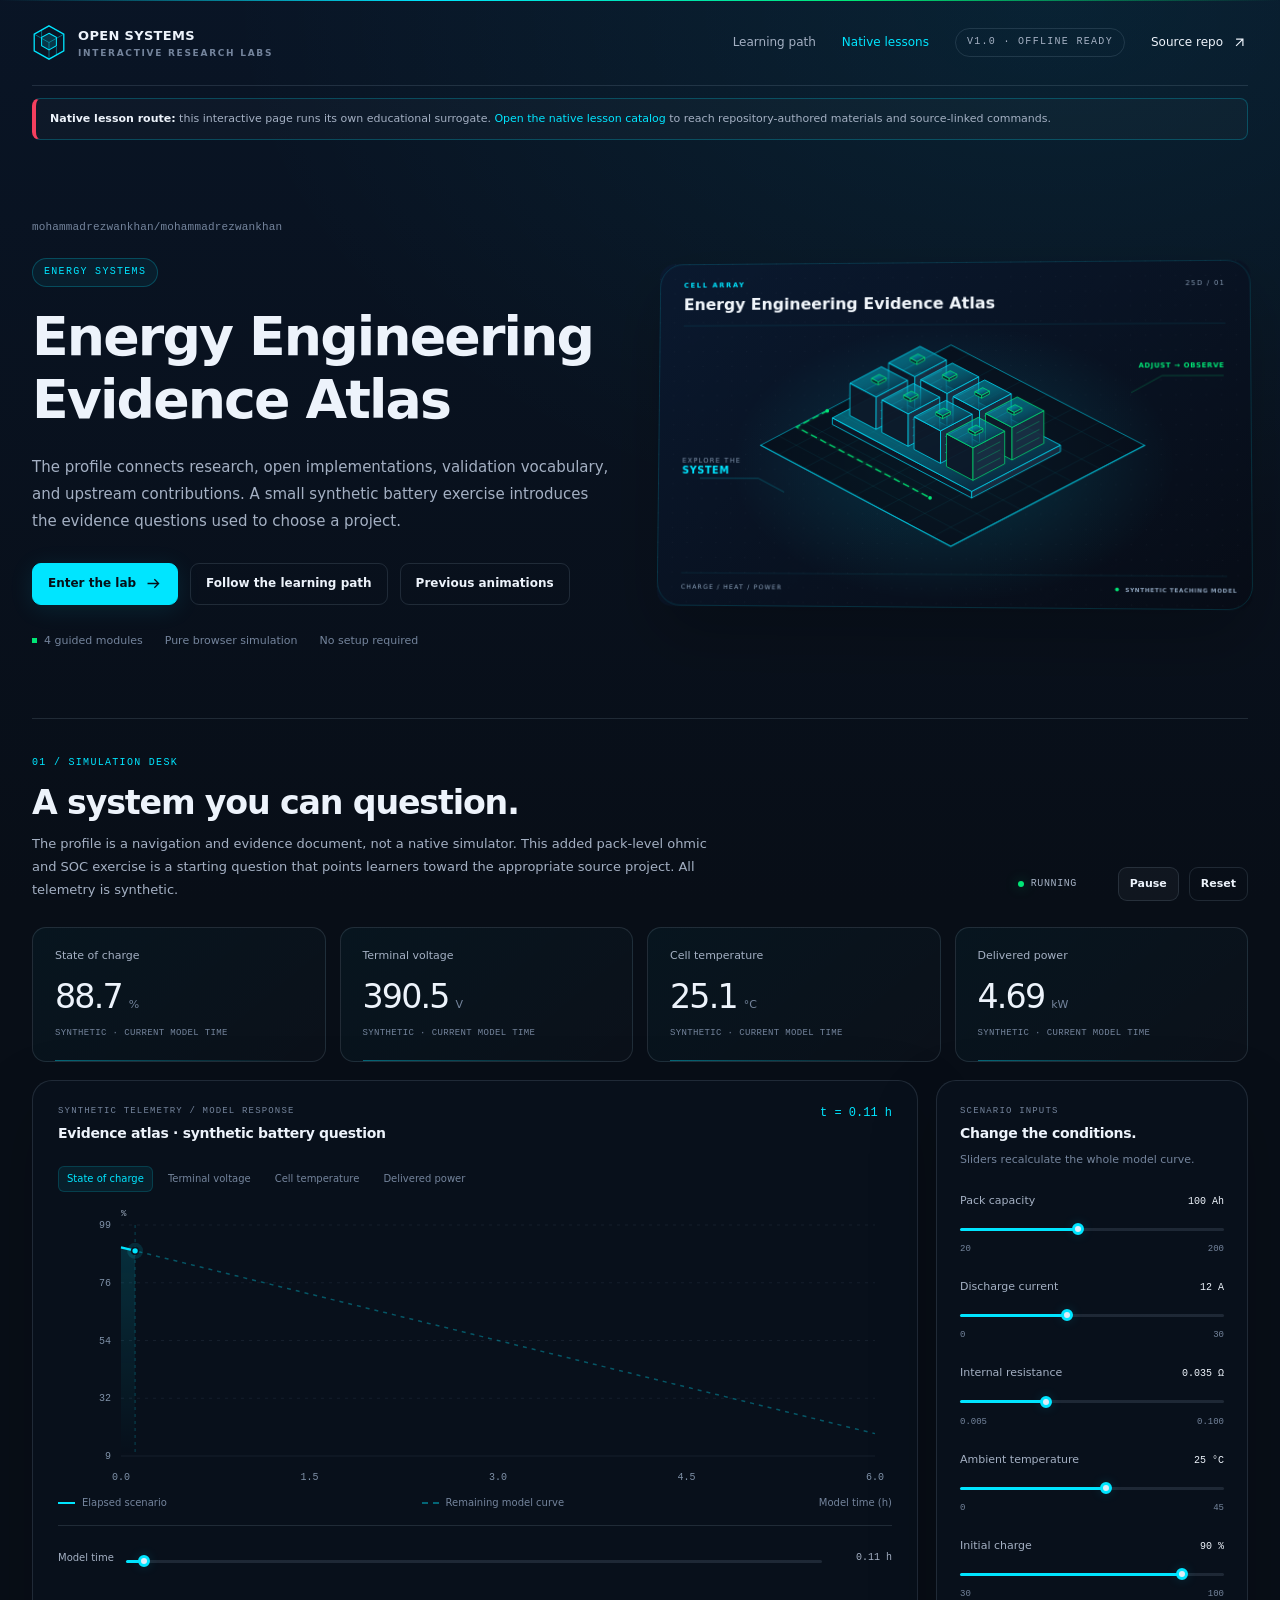
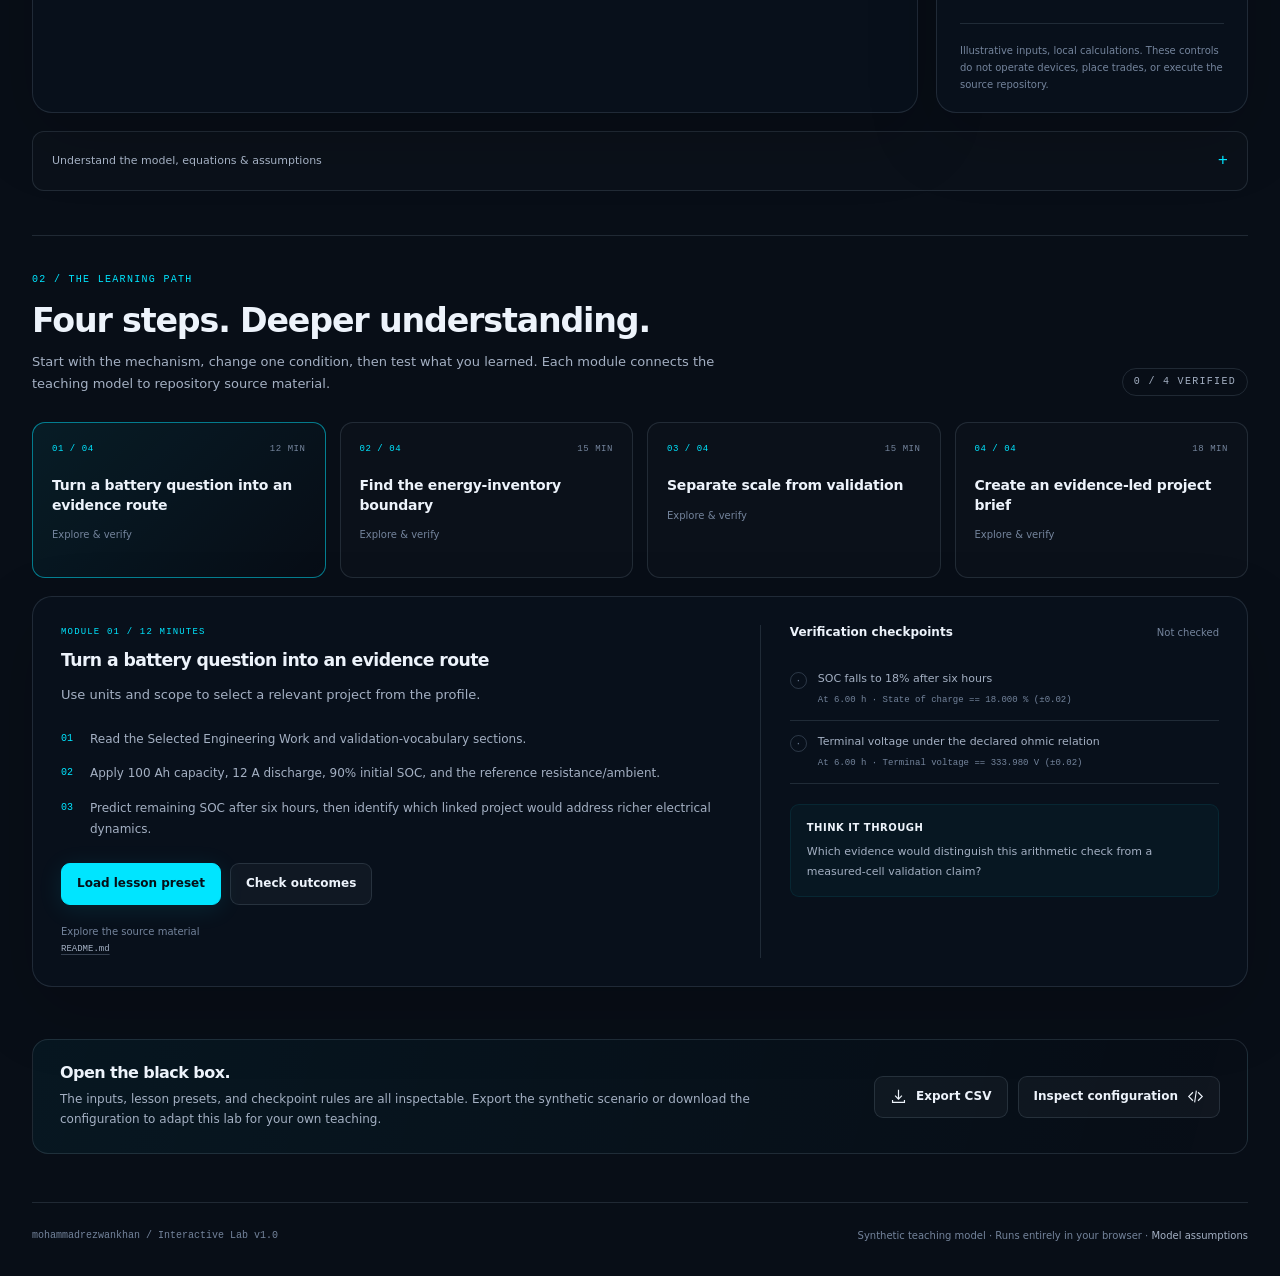
==== commit 7590afe9: "feat(docs): restore previous animations alongside current labs" ====
--- a/docs/index.html
+++ b/docs/index.html
@@ -1,5 +1,5 @@
 <!doctype html>
-<html data-flagship-build="aa762f3b4ea4f0ef07adfa4f0af59e0b3d0f667333cb52196462bb7e0a83a6f6" lang="en" data-flagship-repo="mohammadrezwankhan/mohammadrezwankhan" data-flagship-version="1.0">
+<html data-flagship-build="8ab37c4fd871e7276ce2f1cb8c7705d95859aa1da48a2f52416872e097136b84" lang="en" data-flagship-repo="mohammadrezwankhan/mohammadrezwankhan" data-flagship-version="1.0">
 <head>
 <meta charset="utf-8">
 <meta name="viewport" content="width=device-width,initial-scale=1">
@@ -27,7 +27,7 @@
 </header>
 <aside class="native-surface-note" role="note"><strong>Native lesson route:</strong> this interactive page runs its own educational surrogate. <a href="native-lessons.html">Open the native lesson catalog</a> to reach repository-authored materials and source-linked commands.</aside><main id="top">
 <section class="hero" aria-labelledby="hero-title">
-<div class="hero-copy"><p class="repo-path" id="repo-path"></p><span class="tag accent" id="domain-tag">INTERACTIVE ENGINEERING LAB</span><h1 class="hero-title" id="hero-title">Explore the system.</h1><p class="hero-summary" id="hero-summary"></p><div class="hero-actions"><a class="btn primary" href="#simulation">Enter the lab <svg viewBox="0 0 20 20" fill="none" aria-hidden="true"><path d="M3 10h13m-5-5 5 5-5 5" stroke="currentColor" stroke-width="1.5"/></svg></a><a class="btn quiet" href="#lessons">Follow the learning path</a></div><div class="hero-notes"><span><i class="mini-square" aria-hidden="true"></i><span id="hero-module-count">4 guided modules</span></span><span>Pure browser simulation</span><span>No setup required</span></div></div>
+<div class="hero-copy"><p class="repo-path" id="repo-path"></p><span class="tag accent" id="domain-tag">INTERACTIVE ENGINEERING LAB</span><h1 class="hero-title" id="hero-title">Explore the system.</h1><p class="hero-summary" id="hero-summary"></p><div class="hero-actions"><a class="btn primary" href="#simulation">Enter the lab <svg viewBox="0 0 20 20" fill="none" aria-hidden="true"><path d="M3 10h13m-5-5 5 5-5 5" stroke="currentColor" stroke-width="1.5"/></svg></a><a class="btn quiet" href="#lessons">Follow the learning path</a><a class="btn quiet previous-animations-link" href="animations/">Previous animations</a></div><div class="hero-notes"><span><i class="mini-square" aria-hidden="true"></i><span id="hero-module-count">4 guided modules</span></span><span>Pure browser simulation</span><span>No setup required</span></div></div>
 <div class="hero-art"><svg xmlns="http://www.w3.org/2000/svg" width="960" height="560" viewBox="0 0 960 560" role="img" aria-labelledby="h-mohammadrezwankhan-title h-mohammadrezwankhan-desc">
 <title id="h-mohammadrezwankhan-title">Energy Engineering Evidence Atlas — 2.5D teaching laboratory</title>
 <desc id="h-mohammadrezwankhan-desc">An isometric vector illustration of cell array. Decorative animation only; all dashboard telemetry is synthetic.</desc>
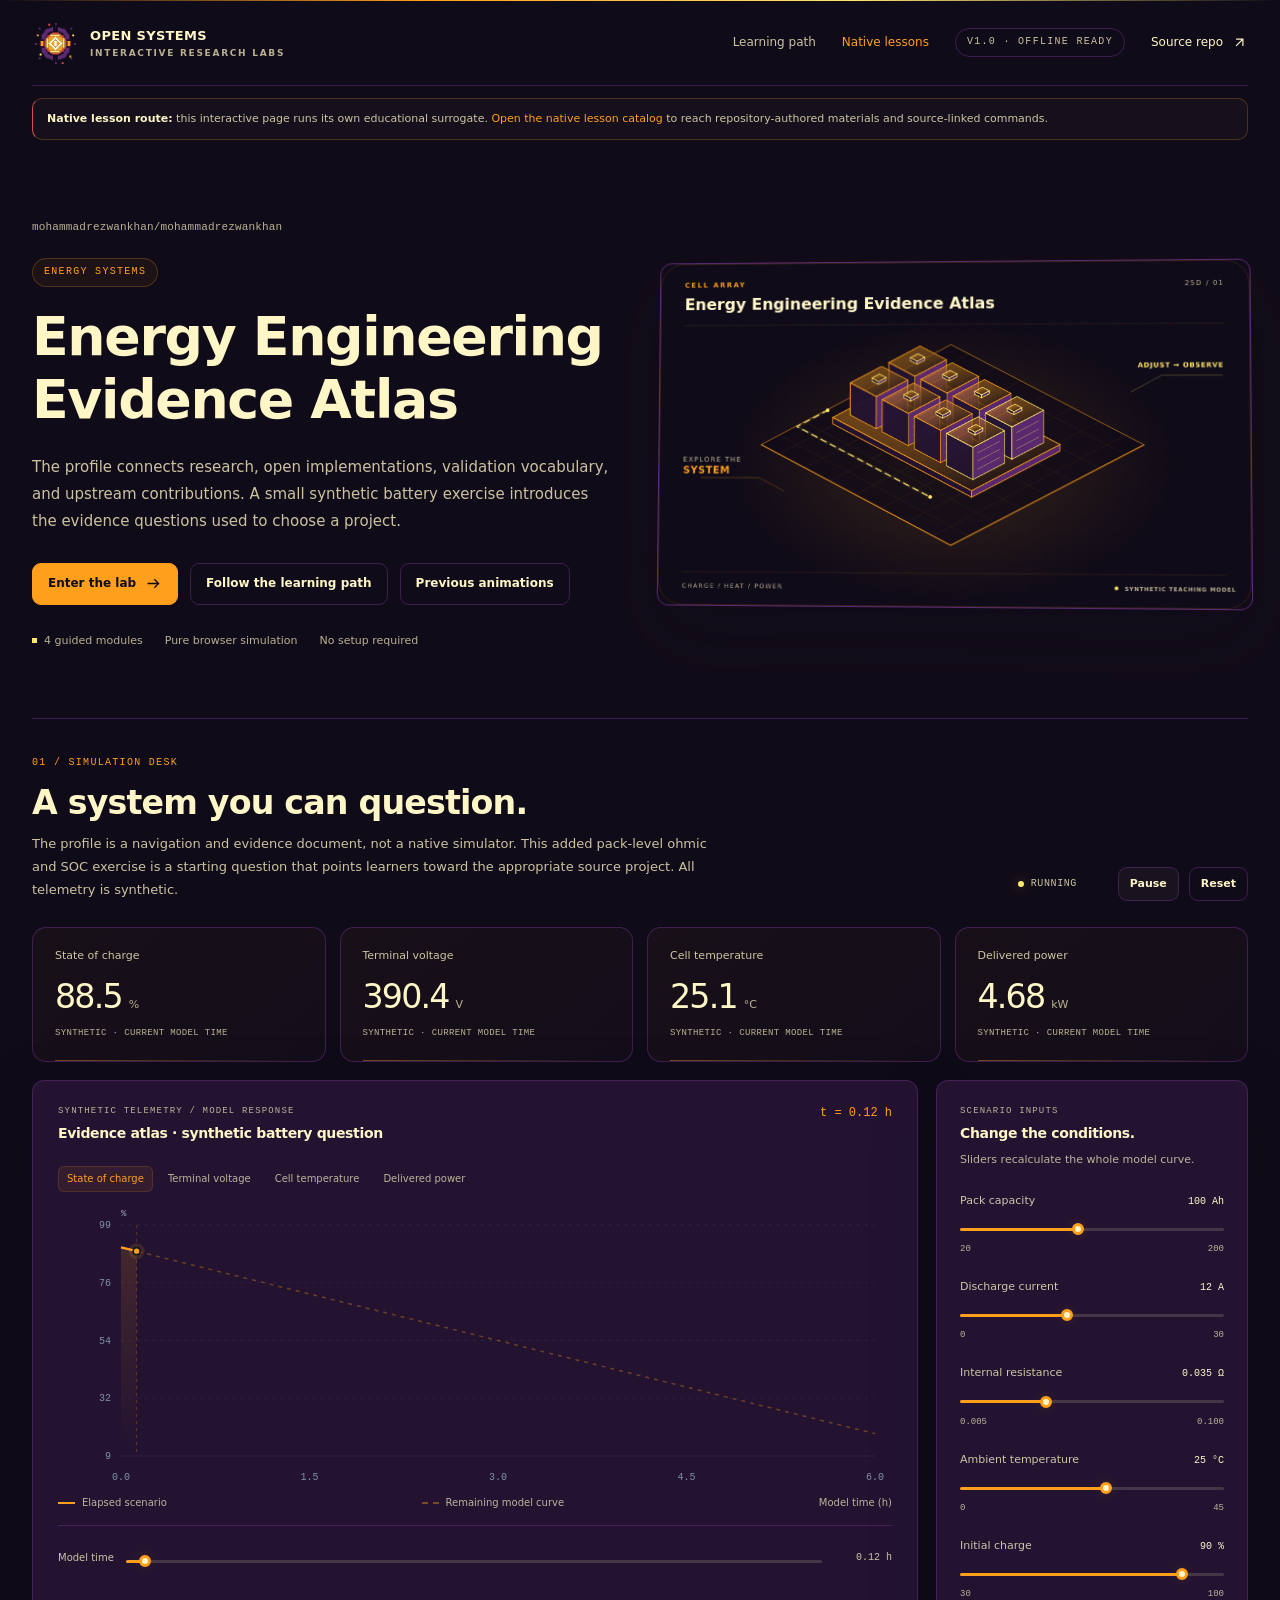
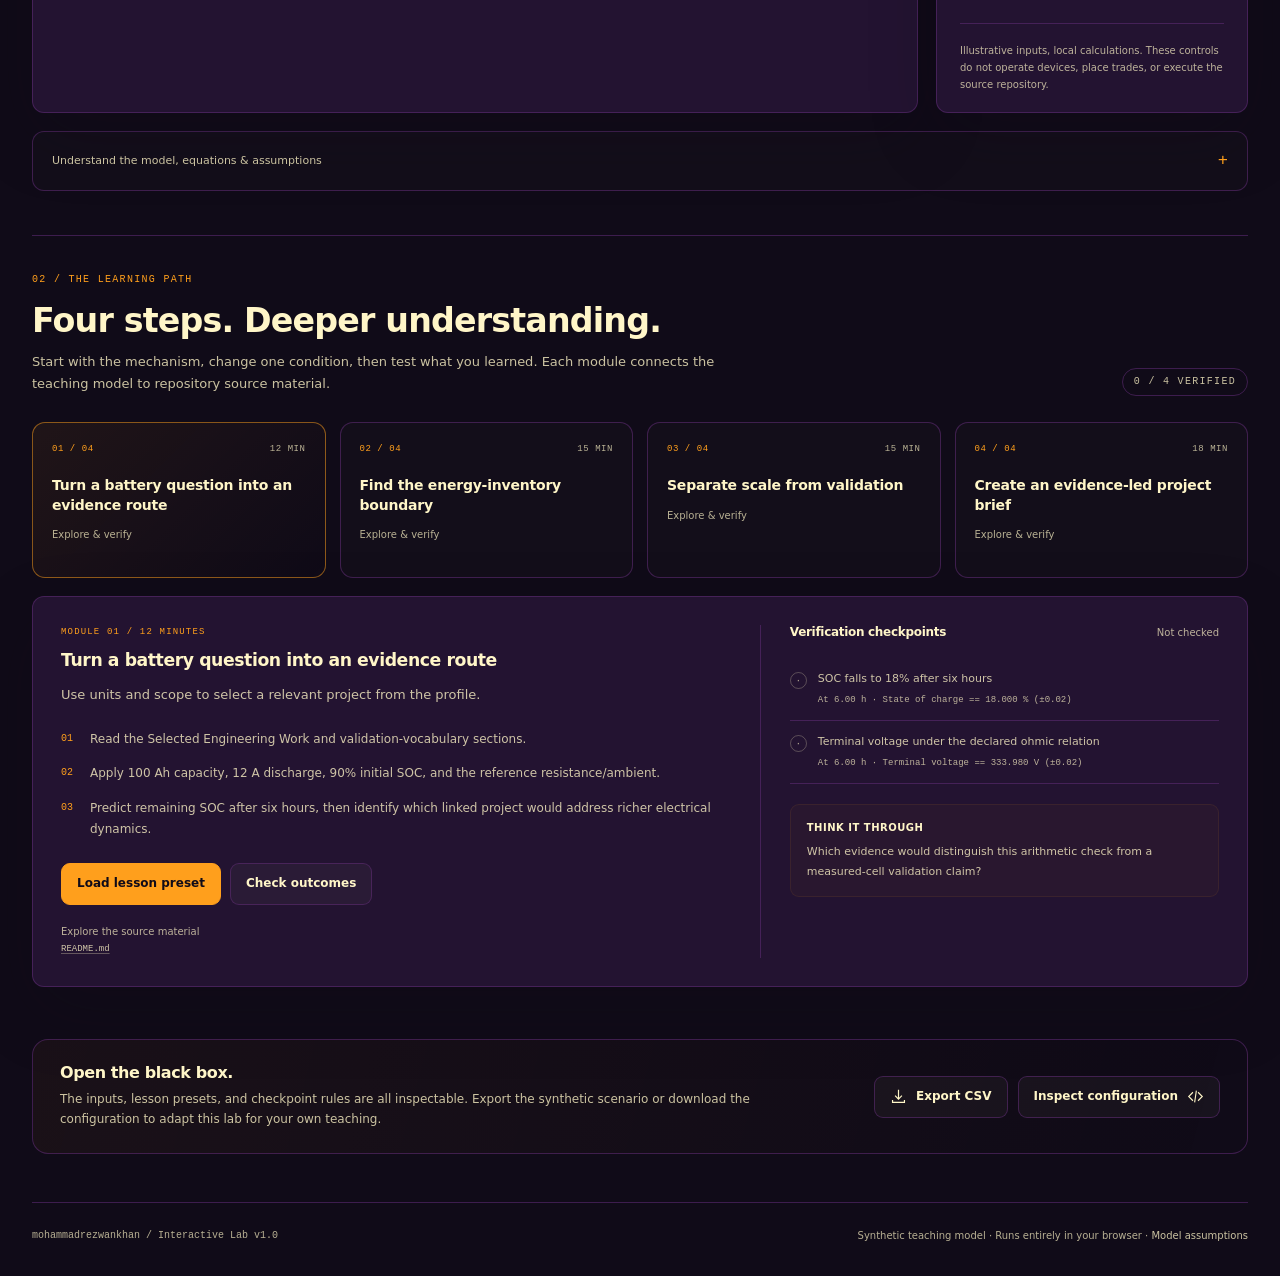
==== commit 05387c5d: "style: align learning surfaces with canonical avatar identity" ====
--- a/docs/index.html
+++ b/docs/index.html
@@ -1,5 +1,5 @@
 <!doctype html>
-<html data-flagship-build="8ab37c4fd871e7276ce2f1cb8c7705d95859aa1da48a2f52416872e097136b84" lang="en" data-flagship-repo="mohammadrezwankhan/mohammadrezwankhan" data-flagship-version="1.0">
+<html data-avatar-brand="dashboard" data-flagship-build="8ab37c4fd871e7276ce2f1cb8c7705d95859aa1da48a2f52416872e097136b84" lang="en" data-flagship-repo="mohammadrezwankhan/mohammadrezwankhan" data-flagship-version="1.0">
 <head>
 <meta charset="utf-8">
 <meta name="viewport" content="width=device-width,initial-scale=1">
@@ -7,22 +7,23 @@
 <meta name="description" content="Navigate battery, BESS &amp; smart-grid projects through engineering questions, inspectable source code and explicit limits.">
 <title>Energy Engineering Evidence Atlas · Interactive learning lab</title>
 <style>
-:root{--primary:#00E5FF;--secondary:#00E676;--surface:#0A192F;--glow:rgba(0,229,255,.35);--p-rgb:0,229,255;--s-rgb:0,230,118;--ink:#EDF3FB;--muted:#A4B0C3;--faint:#74849C;--border:rgba(179,201,224,.14);--card:rgba(10,18,30,.76);--radius:20px;--shadow:0 24px 70px rgba(0,0,0,.18);font-family:Inter,ui-sans-serif,system-ui,-apple-system,BlinkMacSystemFont,"Segoe UI",sans-serif;color:var(--ink);background:#080E17;font-synthesis:none}
-*{box-sizing:border-box}html{scroll-behavior:smooth;scroll-padding-top:24px}body{margin:0;background:radial-gradient(ellipse 65% 550px at 82% 0,rgba(var(--p-rgb),.065),transparent),linear-gradient(180deg,var(--surface) -600px,#080E17 900px);font-size:14px;line-height:1.65}body:before{content:"";position:absolute;inset:0 0 auto;height:1px;background:linear-gradient(90deg,transparent,var(--primary),var(--secondary),transparent)}button,input,select{font:inherit}button,a,input,summary{touch-action:manipulation}button{cursor:pointer}a{color:var(--primary);text-decoration:none}a:hover{text-decoration:underline}button:focus-visible,a:focus-visible,summary:focus-visible,input:focus-visible{outline:2px solid var(--primary);outline-offset:4px}button:disabled{cursor:default;opacity:.45}::selection{background:rgba(var(--p-rgb),.28)}h1,h2,h3,p{margin:0}h1,h2,h3{line-height:1.17;letter-spacing:-.035em}h1{font-size:clamp(2.25rem,4.2vw,4rem);font-weight:640;max-width:730px;text-wrap:balance}h2{font-size:clamp(1.6rem,2.6vw,2.25rem);font-weight:580}h3{font-size:1.08rem;font-weight:600}button svg,a svg{width:17px;height:17px;flex:none}svg{overflow:visible}.shell{width:min(1320px,calc(100% - 64px));margin:auto}.topbar{min-height:86px;display:flex;align-items:center;justify-content:space-between;gap:24px;border-bottom:1px solid var(--border)}.brand{display:flex;align-items:center;gap:12px;color:var(--ink);letter-spacing:.025em;font-weight:650;font-size:13px;white-space:nowrap}.brand:hover{text-decoration:none}.brand-icon{width:34px;height:37px;color:var(--primary)}.brand small{display:block;color:var(--faint);font-size:9px;letter-spacing:.19em;font-weight:600;line-height:1.4}.topnav{display:flex;gap:26px;align-items:center;font-size:12px}.topnav a{color:var(--muted)}.topnav .source-link{color:var(--ink);display:flex;align-items:center;gap:8px}.tag,.eyebrow{font-family:ui-monospace,SFMono-Regular,Consolas,monospace;font-size:10px;letter-spacing:.13em;text-transform:uppercase}.tag{border:1px solid var(--border);border-radius:999px;padding:5px 11px;color:var(--muted);display:inline-flex;gap:7px;align-items:center;white-space:nowrap}.tag.accent{color:var(--primary);border-color:rgba(var(--p-rgb),.23);background:rgba(var(--p-rgb),.055)}.hero{display:grid;grid-template-columns:1fr 1.02fr;align-items:center;gap:40px;padding:66px 0 56px}.hero-copy{padding:12px 0}.repo-path{font-family:ui-monospace,SFMono-Regular,Consolas,monospace;color:var(--faint);font-size:11px;letter-spacing:.015em;overflow-wrap:anywhere;margin-bottom:22px}.hero-title{margin-top:19px}.hero-summary{font-size:15px;line-height:1.8;color:var(--muted);max-width:600px;margin-top:22px}.hero-actions{display:flex;gap:12px;flex-wrap:wrap;margin-top:28px}.btn{display:inline-flex;align-items:center;justify-content:center;gap:9px;min-height:42px;border:1px solid var(--border);border-radius:9px;padding:9px 15px;font-size:12px;font-weight:600;color:var(--ink);background:rgba(255,255,255,.035);transition:background .16s,border-color .16s,transform .16s;text-align:center}.btn:hover{background:rgba(255,255,255,.075);text-decoration:none;border-color:rgba(179,201,224,.28)}.btn.primary{color:#061019;background:var(--primary);border-color:var(--primary);box-shadow:0 4px 24px rgba(var(--p-rgb),.10)}.btn.primary:hover{filter:brightness(1.08)}.btn.quiet{background:transparent}.btn.compact{min-height:34px;padding:6px 11px;font-size:11px}.btn.icon{padding:8px;min-width:36px}.hero-notes{margin-top:27px;display:flex;gap:22px;align-items:center;font-size:11px;color:var(--faint)}.hero-notes span{display:flex;align-items:center;gap:7px}.mini-square{width:5px;height:5px;background:var(--secondary);display:inline-block}.hero-art{position:relative;min-width:0;transform:perspective(1100px) rotateY(-3deg) rotateX(2deg);transform-origin:center;filter:drop-shadow(0 30px 34px rgba(0,0,0,.23))}.hero-art:after{content:"";position:absolute;inset:0;border-radius:24px;border:1px solid rgba(var(--p-rgb),.14);pointer-events:none}.hero-art>svg{display:block;width:100%;height:auto;border-radius:24px}.section{padding:36px 0 44px;border-top:1px solid var(--border)}.section-heading{display:flex;align-items:flex-end;justify-content:space-between;gap:24px;margin-bottom:26px}.eyebrow{color:var(--primary);margin-bottom:13px}.section-description{font-size:13px;color:var(--muted);margin-top:10px;max-width:690px;line-height:1.75}.section-controls{display:flex;align-items:center;gap:10px;flex:none}.run-status{font-family:ui-monospace,SFMono-Regular,Consolas,monospace;font-size:10px;letter-spacing:.06em;color:var(--muted);display:flex;align-items:center;gap:7px;min-width:90px}.run-status .dot{width:6px;height:6px;border-radius:50%;background:var(--secondary);box-shadow:0 0 13px rgba(var(--s-rgb),.4)}.run-status.paused .dot{background:var(--faint);box-shadow:none}.metric-grid{display:grid;grid-template-columns:repeat(4,minmax(0,1fr));gap:14px;margin-bottom:18px}.metric-card{border:1px solid var(--border);border-radius:14px;background:linear-gradient(140deg,rgba(var(--p-rgb),.035),rgba(255,255,255,.014));padding:20px 22px;min-width:0;position:relative;overflow:hidden}.metric-card:before{content:"";position:absolute;left:22px;right:22px;bottom:0;height:1px;background:linear-gradient(90deg,var(--primary),transparent);opacity:.4}.metric-label{font-size:11px;color:var(--muted);white-space:normal;line-height:1.4;min-height:16px}.metric-reading{display:flex;align-items:baseline;gap:7px;margin-top:11px;white-space:nowrap;font-variant-numeric:tabular-nums}.metric-value{font-size:clamp(1.7rem,2.6vw,2.35rem);font-weight:540;line-height:1.3;letter-spacing:-.055em}.metric-unit{color:var(--faint);font-size:11px}.metric-caption{font-family:ui-monospace,SFMono-Regular,Consolas,monospace;font-size:9px;color:var(--faint);margin-top:7px;letter-spacing:.04em}.workbench{display:grid;grid-template-columns:minmax(0,1fr) 312px;gap:18px}.panel{border:1px solid var(--border);border-radius:var(--radius);background:var(--card);box-shadow:var(--shadow);min-width:0}.chart-panel{padding:23px 25px 18px;overflow:hidden}.panel-topline{display:flex;align-items:flex-start;justify-content:space-between;gap:20px}.panel-kicker{color:var(--faint);font-family:ui-monospace,SFMono-Regular,Consolas,monospace;font-size:9px;letter-spacing:.13em;text-transform:uppercase;margin-bottom:6px}.panel-title{font-size:14px;font-weight:600;letter-spacing:-.02em;line-height:1.4}.chart-time{font-family:ui-monospace,SFMono-Regular,Consolas,monospace;font-size:12px;color:var(--primary);white-space:nowrap}.chart-tabs{display:flex;gap:6px;flex-wrap:wrap;margin-top:22px}.chart-tab{border:1px solid transparent;background:transparent;color:var(--faint);border-radius:6px;padding:5px 8px;font-size:10px;line-height:1.4}.chart-tab:hover{color:var(--ink);background:rgba(255,255,255,.04)}.chart-tab[aria-pressed=true]{background:rgba(var(--p-rgb),.075);color:var(--primary);border-color:rgba(var(--p-rgb),.16)}.canvas-wrap{position:relative;width:100%;height:285px;margin-top:14px}canvas{display:block;width:100%;height:100%}.chart-legend{display:flex;justify-content:space-between;align-items:center;gap:15px;color:var(--faint);font-size:10px;padding:4px 0 14px;border-bottom:1px solid var(--border)}.chart-legend span{display:flex;align-items:center;gap:7px}.legend-line{display:inline-block;width:17px;height:2px;background:var(--primary)}.legend-line.future{height:0;background:none;border-top:2px dashed rgba(var(--p-rgb),.4)}.time-control{display:flex;align-items:center;gap:12px;margin-top:15px}.time-control label{font-size:10px;color:var(--muted);white-space:nowrap}.time-control input{flex:1;min-width:0}.time-control output{font-family:ui-monospace,SFMono-Regular,Consolas,monospace;color:var(--muted);font-size:10px;min-width:58px;text-align:right}.controls-panel{padding:23px 23px 19px}.panel-subtitle{font-size:11px;color:var(--faint);margin-top:7px;line-height:1.6}.sliders{margin-top:24px}.slider-item{margin-top:22px}.slider-item:first-child{margin-top:0}.slider-label{display:flex;align-items:baseline;justify-content:space-between;gap:8px;font-size:11px;color:var(--muted);line-height:1.5}.slider-label output{font-family:ui-monospace,SFMono-Regular,Consolas,monospace;color:var(--ink);font-size:10px;white-space:nowrap}.slider-range{display:flex;justify-content:space-between;font-family:ui-monospace,SFMono-Regular,Consolas,monospace;font-size:9px;color:var(--faint);margin-top:1px}input[type=range]{appearance:none;-webkit-appearance:none;display:block;width:100%;height:22px;margin:9px 0 2px;background:transparent;cursor:pointer}input[type=range]::-webkit-slider-runnable-track{height:3px;border-radius:8px;background:linear-gradient(90deg,var(--primary) 0,var(--primary) var(--fill,50%),rgba(155,177,205,.15) var(--fill,50%))}input[type=range]::-moz-range-track{height:3px;border-radius:8px;background:rgba(155,177,205,.15)}input[type=range]::-moz-range-progress{height:3px;background:var(--primary)}input[type=range]::-webkit-slider-thumb{appearance:none;-webkit-appearance:none;width:12px;height:12px;background:#DDECF7;border:3px solid var(--primary);border-radius:50%;margin-top:-4.5px;box-shadow:0 0 12px rgba(var(--p-rgb),.15)}input[type=range]::-moz-range-thumb{width:7px;height:7px;background:#DDECF7;border:3px solid var(--primary);border-radius:50%}.controls-note{padding-top:18px;margin-top:21px;border-top:1px solid var(--border);color:var(--faint);font-size:10px;line-height:1.7}.method{margin-top:18px;border:1px solid var(--border);border-radius:12px;background:rgba(255,255,255,.014)}.method summary{cursor:pointer;display:flex;align-items:center;justify-content:space-between;gap:18px;padding:15px 19px;color:var(--muted);font-size:11px;list-style:none}.method summary::-webkit-details-marker{display:none}.method summary:after{content:"+";font-family:ui-monospace,monospace;color:var(--primary);font-size:17px}.method[open] summary:after{content:"−"}.method-body{padding:3px 21px 20px}.equation{font-family:ui-monospace,SFMono-Regular,Consolas,monospace;font-size:11px;color:var(--primary);line-height:1.9;white-space:pre-wrap;overflow-wrap:anywhere;padding:14px 16px;border-radius:9px;background:rgba(var(--p-rgb),.035);margin:0 0 14px}.method-body ul{padding-left:18px;margin:0;color:var(--muted);font-size:11px;line-height:1.8}.method-body li+li{margin-top:4px}.module-grid{display:grid;grid-template-columns:repeat(4,minmax(0,1fr));gap:14px;margin-bottom:18px}.module-button{display:flex;flex-direction:column;text-align:left;border:1px solid var(--border);border-radius:13px;background:rgba(255,255,255,.015);padding:19px;min-height:156px;color:var(--ink);width:100%;position:relative;transition:border-color .2s,background .2s}.module-button:hover{border-color:rgba(var(--p-rgb),.35);background:rgba(var(--p-rgb),.025)}.module-button[aria-selected=true]{border-color:rgba(var(--p-rgb),.5);background:linear-gradient(135deg,rgba(var(--p-rgb),.065),transparent)}.module-meta{font-family:ui-monospace,SFMono-Regular,Consolas,monospace;display:flex;align-items:center;justify-content:space-between;gap:8px;font-size:9px;color:var(--faint);letter-spacing:.06em;width:100%;margin-bottom:19px}.module-index{color:var(--primary)}.module-title{font-size:14px;font-weight:570;line-height:1.4;letter-spacing:-.015em;overflow-wrap:anywhere}.module-state{font-size:10px;color:var(--faint);margin-top:12px}.module-state.completed{color:var(--secondary)}.lesson-panel{padding:28px;display:grid;grid-template-columns:minmax(0,1.18fr) minmax(280px,.82fr);gap:38px}.lesson-eyebrow{font-family:ui-monospace,SFMono-Regular,Consolas,monospace;color:var(--primary);font-size:9px;letter-spacing:.13em;text-transform:uppercase;margin-bottom:10px}.lesson-objective{font-size:13px;color:var(--muted);line-height:1.8;margin-top:13px}.lesson-steps{list-style:none;counter-reset:steps;padding:0;margin:22px 0}.lesson-steps li{counter-increment:steps;position:relative;padding-left:29px;color:var(--muted);font-size:12px;line-height:1.8;margin-top:13px}.lesson-steps li:before{content:counter(steps,decimal-leading-zero);position:absolute;left:0;top:1px;color:var(--primary);font-family:ui-monospace,monospace;font-size:10px}.lesson-actions{display:flex;flex-wrap:wrap;gap:9px;margin-top:21px}.check-area{border-left:1px solid var(--border);padding-left:29px;min-width:0}.checks-heading{display:flex;justify-content:space-between;gap:10px;align-items:baseline}.checks-heading h3{font-size:12px;letter-spacing:0}.check-status{color:var(--faint);font-size:10px}.checks{margin-top:16px}.check-row{padding:12px 0;border-bottom:1px solid var(--border)}.check-top{display:flex;gap:11px;align-items:flex-start;font-size:11px;color:var(--muted);line-height:1.65}.check-icon{width:17px;height:17px;flex:none;border:1px solid rgba(150,175,201,.25);border-radius:50%;font-size:10px;text-align:center;line-height:15px;color:var(--faint);margin-top:2px}.check-row.pass .check-icon{border-color:rgba(var(--s-rgb),.4);color:var(--secondary);background:rgba(var(--s-rgb),.07)}.check-row.fail .check-icon{border-color:rgba(255,181,101,.4);color:#FFBF85}.check-value{font-family:ui-monospace,SFMono-Regular,Consolas,monospace;font-size:9px;color:var(--faint);padding-left:28px;margin-top:4px;line-height:1.7;overflow-wrap:anywhere}.check-row.pass .check-value{color:var(--secondary)}.check-row.fail .check-value{color:#FFBF85}.reflection{font-size:11px;line-height:1.8;color:var(--muted);padding:14px 16px;border-radius:9px;background:rgba(var(--p-rgb),.03);border:1px solid rgba(var(--p-rgb),.08);margin-top:20px}.reflection strong{display:block;color:var(--ink);font-size:10px;letter-spacing:.05em;margin-bottom:5px;text-transform:uppercase;font-weight:600}.lesson-sources{margin-top:17px;font-size:10px;color:var(--faint);line-height:1.9;overflow-wrap:anywhere}.lesson-sources a{display:block;color:var(--muted);font-family:ui-monospace,SFMono-Regular,Consolas,monospace;font-size:9px;text-decoration:underline;text-decoration-color:rgba(160,180,206,.3);text-underline-offset:3px}.about-strip{display:flex;align-items:center;justify-content:space-between;gap:30px;border:1px solid var(--border);border-radius:16px;padding:24px 27px;background:linear-gradient(105deg,rgba(var(--p-rgb),.045),transparent);margin:8px 0 48px}.about-strip h3{font-size:16px;font-weight:550}.about-strip p{font-size:12px;color:var(--muted);margin-top:7px;max-width:760px}.about-actions{display:flex;gap:10px;flex:none}.footer{display:flex;justify-content:space-between;gap:20px;align-items:center;border-top:1px solid var(--border);padding:25px 0 31px;font-size:10px;color:var(--faint)}.footer span:first-child{font-family:ui-monospace,SFMono-Regular,Consolas,monospace}.footer a{color:var(--muted)}.toast{position:fixed;left:50%;bottom:23px;transform:translateX(-50%) translateY(14px);border:1px solid rgba(var(--p-rgb),.25);background:#122031;box-shadow:0 15px 50px rgba(0,0,0,.4);padding:11px 17px;border-radius:10px;color:var(--ink);font-size:12px;opacity:0;pointer-events:none;max-width:min(90vw,600px);width:max-content;z-index:10;transition:opacity .2s,transform .2s}.toast.visible{opacity:1;transform:translateX(-50%) translateY(0)}.drawer{position:fixed;inset:0 0 0 auto;margin:0;height:100dvh;max-height:100dvh;width:min(650px,100%);max-width:100%;border:0;border-left:1px solid var(--border);padding:0;background:#0C1421;color:var(--ink);box-shadow:-25px 0 100px rgba(0,0,0,.4)}.drawer::backdrop{background:rgba(2,6,12,.75);backdrop-filter:blur(5px)}.drawer-layout{display:flex;flex-direction:column;height:100%;min-height:0}.drawer-header{padding:25px 27px 20px;border-bottom:1px solid var(--border);flex:none}.drawer-header-row{display:flex;justify-content:space-between;align-items:flex-start;gap:20px}.drawer h2{font-size:24px}.drawer-intro{font-size:12px;color:var(--muted);line-height:1.8;margin-top:13px}.drawer-toolbar{display:flex;gap:9px;flex-wrap:wrap;margin-top:18px}.drawer-body{padding:22px 27px;overflow:auto;min-height:0}.config-meta{display:grid;grid-template-columns:1fr 1fr;gap:12px;margin-bottom:18px}.config-meta div{padding:12px;background:rgba(255,255,255,.025);border:1px solid var(--border);border-radius:9px;font-size:11px;color:var(--muted);overflow-wrap:anywhere}.config-meta strong{display:block;font-family:ui-monospace,monospace;font-size:9px;color:var(--faint);letter-spacing:.1em;font-weight:500;text-transform:uppercase;margin-bottom:4px}.code-label{font-family:ui-monospace,monospace;font-size:10px;color:var(--primary);margin:20px 0 11px}.config-code{font-family:ui-monospace,SFMono-Regular,Consolas,monospace;font-size:10px;line-height:1.8;margin:0;padding:17px;background:#080E17;border:1px solid var(--border);border-radius:10px;white-space:pre;overflow:auto;tab-size:2;max-width:100%;color:#B8CCDF}.drawer-footer{border-top:1px solid var(--border);font-size:10px;color:var(--faint);padding:14px 27px;flex:none}.visually-hidden{position:absolute!important;width:1px;height:1px;padding:0;margin:-1px;overflow:hidden;clip:rect(0,0,0,0);white-space:nowrap;border:0}.skip-link{position:absolute;left:20px;top:-100px;background:var(--primary);color:#071019;border-radius:6px;padding:10px 18px;z-index:99}.skip-link:focus{top:12px}.error-banner{border:1px solid #ECA777;border-radius:12px;background:#231910;color:#FFE2C8;padding:20px;margin:30px auto}.hidden{display:none!important}
+:root{--primary:#ff9f1c;--secondary:#ffe66d;--surface:#100b18;--glow:rgba(255,159,28,.35);--p-rgb:0,229,255;--s-rgb:0,230,118;--ink:#fff6c8;--muted:#fff6c8;--faint:#fff6c8b8;--border:rgba(255,246,200,.14);--card:rgba(16,11,24,.76);--radius:20px;--shadow:0 24px 70px rgba(16,11,24,.18);font-family:Inter,ui-sans-serif,system-ui,-apple-system,BlinkMacSystemFont,"Segoe UI",sans-serif;color:var(--ink);background:#100b18;font-synthesis:none}
+*{box-sizing:border-box}html{scroll-behavior:smooth;scroll-padding-top:24px}body{margin:0;background:radial-gradient(ellipse 65% 550px at 82% 0,rgba(var(--p-rgb),.065),transparent),linear-gradient(180deg,var(--surface) -600px,#100b18 900px);font-size:14px;line-height:1.65}body:before{content:"";position:absolute;inset:0 0 auto;height:1px;background:linear-gradient(90deg,transparent,var(--primary),var(--secondary),transparent)}button,input,select{font:inherit}button,a,input,summary{touch-action:manipulation}button{cursor:pointer}a{color:var(--primary);text-decoration:none}a:hover{text-decoration:underline}button:focus-visible,a:focus-visible,summary:focus-visible,input:focus-visible{outline:2px solid var(--primary);outline-offset:4px}button:disabled{cursor:default;opacity:.45}::selection{background:rgba(var(--p-rgb),.28)}h1,h2,h3,p{margin:0}h1,h2,h3{line-height:1.17;letter-spacing:-.035em}h1{font-size:clamp(2.25rem,4.2vw,4rem);font-weight:640;max-width:730px;text-wrap:balance}h2{font-size:clamp(1.6rem,2.6vw,2.25rem);font-weight:580}h3{font-size:1.08rem;font-weight:600}button svg,a svg{width:17px;height:17px;flex:none}svg{overflow:visible}.shell{width:min(1320px,calc(100% - 64px));margin:auto}.topbar{min-height:86px;display:flex;align-items:center;justify-content:space-between;gap:24px;border-bottom:1px solid var(--border)}.brand{display:flex;align-items:center;gap:12px;color:var(--ink);letter-spacing:.025em;font-weight:650;font-size:13px;white-space:nowrap}.brand:hover{text-decoration:none}.brand-icon{width:34px;height:37px;color:var(--primary)}.brand small{display:block;color:var(--faint);font-size:9px;letter-spacing:.19em;font-weight:600;line-height:1.4}.topnav{display:flex;gap:26px;align-items:center;font-size:12px}.topnav a{color:var(--muted)}.topnav .source-link{color:var(--ink);display:flex;align-items:center;gap:8px}.tag,.eyebrow{font-family:ui-monospace,SFMono-Regular,Consolas,monospace;font-size:10px;letter-spacing:.13em;text-transform:uppercase}.tag{border:1px solid var(--border);border-radius:999px;padding:5px 11px;color:var(--muted);display:inline-flex;gap:7px;align-items:center;white-space:nowrap}.tag.accent{color:var(--primary);border-color:rgba(var(--p-rgb),.23);background:rgba(var(--p-rgb),.055)}.hero{display:grid;grid-template-columns:1fr 1.02fr;align-items:center;gap:40px;padding:66px 0 56px}.hero-copy{padding:12px 0}.repo-path{font-family:ui-monospace,SFMono-Regular,Consolas,monospace;color:var(--faint);font-size:11px;letter-spacing:.015em;overflow-wrap:anywhere;margin-bottom:22px}.hero-title{margin-top:19px}.hero-summary{font-size:15px;line-height:1.8;color:var(--muted);max-width:600px;margin-top:22px}.hero-actions{display:flex;gap:12px;flex-wrap:wrap;margin-top:28px}.btn{display:inline-flex;align-items:center;justify-content:center;gap:9px;min-height:42px;border:1px solid var(--border);border-radius:9px;padding:9px 15px;font-size:12px;font-weight:600;color:var(--ink);background:rgba(255,246,200,.035);transition:background .16s,border-color .16s,transform .16s;text-align:center}.btn:hover{background:rgba(255,246,200,.075);text-decoration:none;border-color:rgba(255,246,200,.28)}.btn.primary{color:#100b18;background:var(--primary);border-color:var(--primary);box-shadow:0 4px 24px rgba(var(--p-rgb),.10)}.btn.primary:hover{filter:brightness(1.08)}.btn.quiet{background:transparent}.btn.compact{min-height:34px;padding:6px 11px;font-size:11px}.btn.icon{padding:8px;min-width:36px}.hero-notes{margin-top:27px;display:flex;gap:22px;align-items:center;font-size:11px;color:var(--faint)}.hero-notes span{display:flex;align-items:center;gap:7px}.mini-square{width:5px;height:5px;background:var(--secondary);display:inline-block}.hero-art{position:relative;min-width:0;transform:perspective(1100px) rotateY(-3deg) rotateX(2deg);transform-origin:center;filter:drop-shadow(0 30px 34px rgba(16,11,24,.23))}.hero-art:after{content:"";position:absolute;inset:0;border-radius:24px;border:1px solid rgba(var(--p-rgb),.14);pointer-events:none}.hero-art>svg{display:block;width:100%;height:auto;border-radius:24px}.section{padding:36px 0 44px;border-top:1px solid var(--border)}.section-heading{display:flex;align-items:flex-end;justify-content:space-between;gap:24px;margin-bottom:26px}.eyebrow{color:var(--primary);margin-bottom:13px}.section-description{font-size:13px;color:var(--muted);margin-top:10px;max-width:690px;line-height:1.75}.section-controls{display:flex;align-items:center;gap:10px;flex:none}.run-status{font-family:ui-monospace,SFMono-Regular,Consolas,monospace;font-size:10px;letter-spacing:.06em;color:var(--muted);display:flex;align-items:center;gap:7px;min-width:90px}.run-status .dot{width:6px;height:6px;border-radius:50%;background:var(--secondary);box-shadow:0 0 13px rgba(var(--s-rgb),.4)}.run-status.paused .dot{background:var(--faint);box-shadow:none}.metric-grid{display:grid;grid-template-columns:repeat(4,minmax(0,1fr));gap:14px;margin-bottom:18px}.metric-card{border:1px solid var(--border);border-radius:14px;background:linear-gradient(140deg,rgba(var(--p-rgb),.035),rgba(255,246,200,.014));padding:20px 22px;min-width:0;position:relative;overflow:hidden}.metric-card:before{content:"";position:absolute;left:22px;right:22px;bottom:0;height:1px;background:linear-gradient(90deg,var(--primary),transparent);opacity:.4}.metric-label{font-size:11px;color:var(--muted);white-space:normal;line-height:1.4;min-height:16px}.metric-reading{display:flex;align-items:baseline;gap:7px;margin-top:11px;white-space:nowrap;font-variant-numeric:tabular-nums}.metric-value{font-size:clamp(1.7rem,2.6vw,2.35rem);font-weight:540;line-height:1.3;letter-spacing:-.055em}.metric-unit{color:var(--faint);font-size:11px}.metric-caption{font-family:ui-monospace,SFMono-Regular,Consolas,monospace;font-size:9px;color:var(--faint);margin-top:7px;letter-spacing:.04em}.workbench{display:grid;grid-template-columns:minmax(0,1fr) 312px;gap:18px}.panel{border:1px solid var(--border);border-radius:var(--radius);background:var(--card);box-shadow:var(--shadow);min-width:0}.chart-panel{padding:23px 25px 18px;overflow:hidden}.panel-topline{display:flex;align-items:flex-start;justify-content:space-between;gap:20px}.panel-kicker{color:var(--faint);font-family:ui-monospace,SFMono-Regular,Consolas,monospace;font-size:9px;letter-spacing:.13em;text-transform:uppercase;margin-bottom:6px}.panel-title{font-size:14px;font-weight:600;letter-spacing:-.02em;line-height:1.4}.chart-time{font-family:ui-monospace,SFMono-Regular,Consolas,monospace;font-size:12px;color:var(--primary);white-space:nowrap}.chart-tabs{display:flex;gap:6px;flex-wrap:wrap;margin-top:22px}.chart-tab{border:1px solid transparent;background:transparent;color:var(--faint);border-radius:6px;padding:5px 8px;font-size:10px;line-height:1.4}.chart-tab:hover{color:var(--ink);background:rgba(255,246,200,.04)}.chart-tab[aria-pressed=true]{background:rgba(var(--p-rgb),.075);color:var(--primary);border-color:rgba(var(--p-rgb),.16)}.canvas-wrap{position:relative;width:100%;height:285px;margin-top:14px}canvas{display:block;width:100%;height:100%}.chart-legend{display:flex;justify-content:space-between;align-items:center;gap:15px;color:var(--faint);font-size:10px;padding:4px 0 14px;border-bottom:1px solid var(--border)}.chart-legend span{display:flex;align-items:center;gap:7px}.legend-line{display:inline-block;width:17px;height:2px;background:var(--primary)}.legend-line.future{height:0;background:none;border-top:2px dashed rgba(var(--p-rgb),.4)}.time-control{display:flex;align-items:center;gap:12px;margin-top:15px}.time-control label{font-size:10px;color:var(--muted);white-space:nowrap}.time-control input{flex:1;min-width:0}.time-control output{font-family:ui-monospace,SFMono-Regular,Consolas,monospace;color:var(--muted);font-size:10px;min-width:58px;text-align:right}.controls-panel{padding:23px 23px 19px}.panel-subtitle{font-size:11px;color:var(--faint);margin-top:7px;line-height:1.6}.sliders{margin-top:24px}.slider-item{margin-top:22px}.slider-item:first-child{margin-top:0}.slider-label{display:flex;align-items:baseline;justify-content:space-between;gap:8px;font-size:11px;color:var(--muted);line-height:1.5}.slider-label output{font-family:ui-monospace,SFMono-Regular,Consolas,monospace;color:var(--ink);font-size:10px;white-space:nowrap}.slider-range{display:flex;justify-content:space-between;font-family:ui-monospace,SFMono-Regular,Consolas,monospace;font-size:9px;color:var(--faint);margin-top:1px}input[type=range]{appearance:none;-webkit-appearance:none;display:block;width:100%;height:22px;margin:9px 0 2px;background:transparent;cursor:pointer}input[type=range]::-webkit-slider-runnable-track{height:3px;border-radius:8px;background:linear-gradient(90deg,var(--primary) 0,var(--primary) var(--fill,50%),rgba(255,246,200,.15) var(--fill,50%))}input[type=range]::-moz-range-track{height:3px;border-radius:8px;background:rgba(255,246,200,.15)}input[type=range]::-moz-range-progress{height:3px;background:var(--primary)}input[type=range]::-webkit-slider-thumb{appearance:none;-webkit-appearance:none;width:12px;height:12px;background:#fff6c8;border:3px solid var(--primary);border-radius:50%;margin-top:-4.5px;box-shadow:0 0 12px rgba(var(--p-rgb),.15)}input[type=range]::-moz-range-thumb{width:7px;height:7px;background:#fff6c8;border:3px solid var(--primary);border-radius:50%}.controls-note{padding-top:18px;margin-top:21px;border-top:1px solid var(--border);color:var(--faint);font-size:10px;line-height:1.7}.method{margin-top:18px;border:1px solid var(--border);border-radius:12px;background:rgba(255,246,200,.014)}.method summary{cursor:pointer;display:flex;align-items:center;justify-content:space-between;gap:18px;padding:15px 19px;color:var(--muted);font-size:11px;list-style:none}.method summary::-webkit-details-marker{display:none}.method summary:after{content:"+";font-family:ui-monospace,monospace;color:var(--primary);font-size:17px}.method[open] summary:after{content:"−"}.method-body{padding:3px 21px 20px}.equation{font-family:ui-monospace,SFMono-Regular,Consolas,monospace;font-size:11px;color:var(--primary);line-height:1.9;white-space:pre-wrap;overflow-wrap:anywhere;padding:14px 16px;border-radius:9px;background:rgba(var(--p-rgb),.035);margin:0 0 14px}.method-body ul{padding-left:18px;margin:0;color:var(--muted);font-size:11px;line-height:1.8}.method-body li+li{margin-top:4px}.module-grid{display:grid;grid-template-columns:repeat(4,minmax(0,1fr));gap:14px;margin-bottom:18px}.module-button{display:flex;flex-direction:column;text-align:left;border:1px solid var(--border);border-radius:13px;background:rgba(255,246,200,.015);padding:19px;min-height:156px;color:var(--ink);width:100%;position:relative;transition:border-color .2s,background .2s}.module-button:hover{border-color:rgba(var(--p-rgb),.35);background:rgba(var(--p-rgb),.025)}.module-button[aria-selected=true]{border-color:rgba(var(--p-rgb),.5);background:linear-gradient(135deg,rgba(var(--p-rgb),.065),transparent)}.module-meta{font-family:ui-monospace,SFMono-Regular,Consolas,monospace;display:flex;align-items:center;justify-content:space-between;gap:8px;font-size:9px;color:var(--faint);letter-spacing:.06em;width:100%;margin-bottom:19px}.module-index{color:var(--primary)}.module-title{font-size:14px;font-weight:570;line-height:1.4;letter-spacing:-.015em;overflow-wrap:anywhere}.module-state{font-size:10px;color:var(--faint);margin-top:12px}.module-state.completed{color:var(--secondary)}.lesson-panel{padding:28px;display:grid;grid-template-columns:minmax(0,1.18fr) minmax(280px,.82fr);gap:38px}.lesson-eyebrow{font-family:ui-monospace,SFMono-Regular,Consolas,monospace;color:var(--primary);font-size:9px;letter-spacing:.13em;text-transform:uppercase;margin-bottom:10px}.lesson-objective{font-size:13px;color:var(--muted);line-height:1.8;margin-top:13px}.lesson-steps{list-style:none;counter-reset:steps;padding:0;margin:22px 0}.lesson-steps li{counter-increment:steps;position:relative;padding-left:29px;color:var(--muted);font-size:12px;line-height:1.8;margin-top:13px}.lesson-steps li:before{content:counter(steps,decimal-leading-zero);position:absolute;left:0;top:1px;color:var(--primary);font-family:ui-monospace,monospace;font-size:10px}.lesson-actions{display:flex;flex-wrap:wrap;gap:9px;margin-top:21px}.check-area{border-left:1px solid var(--border);padding-left:29px;min-width:0}.checks-heading{display:flex;justify-content:space-between;gap:10px;align-items:baseline}.checks-heading h3{font-size:12px;letter-spacing:0}.check-status{color:var(--faint);font-size:10px}.checks{margin-top:16px}.check-row{padding:12px 0;border-bottom:1px solid var(--border)}.check-top{display:flex;gap:11px;align-items:flex-start;font-size:11px;color:var(--muted);line-height:1.65}.check-icon{width:17px;height:17px;flex:none;border:1px solid rgba(255,246,200,.25);border-radius:50%;font-size:10px;text-align:center;line-height:15px;color:var(--faint);margin-top:2px}.check-row.pass .check-icon{border-color:rgba(var(--s-rgb),.4);color:var(--secondary);background:rgba(var(--s-rgb),.07)}.check-row.fail .check-icon{border-color:rgba(255,246,200,.4);color:#fff6c8}.check-value{font-family:ui-monospace,SFMono-Regular,Consolas,monospace;font-size:9px;color:var(--faint);padding-left:28px;margin-top:4px;line-height:1.7;overflow-wrap:anywhere}.check-row.pass .check-value{color:var(--secondary)}.check-row.fail .check-value{color:#fff6c8}.reflection{font-size:11px;line-height:1.8;color:var(--muted);padding:14px 16px;border-radius:9px;background:rgba(var(--p-rgb),.03);border:1px solid rgba(var(--p-rgb),.08);margin-top:20px}.reflection strong{display:block;color:var(--ink);font-size:10px;letter-spacing:.05em;margin-bottom:5px;text-transform:uppercase;font-weight:600}.lesson-sources{margin-top:17px;font-size:10px;color:var(--faint);line-height:1.9;overflow-wrap:anywhere}.lesson-sources a{display:block;color:var(--muted);font-family:ui-monospace,SFMono-Regular,Consolas,monospace;font-size:9px;text-decoration:underline;text-decoration-color:rgba(255,246,200,.3);text-underline-offset:3px}.about-strip{display:flex;align-items:center;justify-content:space-between;gap:30px;border:1px solid var(--border);border-radius:16px;padding:24px 27px;background:linear-gradient(105deg,rgba(var(--p-rgb),.045),transparent);margin:8px 0 48px}.about-strip h3{font-size:16px;font-weight:550}.about-strip p{font-size:12px;color:var(--muted);margin-top:7px;max-width:760px}.about-actions{display:flex;gap:10px;flex:none}.footer{display:flex;justify-content:space-between;gap:20px;align-items:center;border-top:1px solid var(--border);padding:25px 0 31px;font-size:10px;color:var(--faint)}.footer span:first-child{font-family:ui-monospace,SFMono-Regular,Consolas,monospace}.footer a{color:var(--muted)}.toast{position:fixed;left:50%;bottom:23px;transform:translateX(-50%) translateY(14px);border:1px solid rgba(var(--p-rgb),.25);background:#231331;box-shadow:0 15px 50px rgba(16,11,24,.4);padding:11px 17px;border-radius:10px;color:var(--ink);font-size:12px;opacity:0;pointer-events:none;max-width:min(90vw,600px);width:max-content;z-index:10;transition:opacity .2s,transform .2s}.toast.visible{opacity:1;transform:translateX(-50%) translateY(0)}.drawer{position:fixed;inset:0 0 0 auto;margin:0;height:100dvh;max-height:100dvh;width:min(650px,100%);max-width:100%;border:0;border-left:1px solid var(--border);padding:0;background:#231331;color:var(--ink);box-shadow:-25px 0 100px rgba(16,11,24,.4)}.drawer::backdrop{background:rgba(16,11,24,.75);backdrop-filter:blur(5px)}.drawer-layout{display:flex;flex-direction:column;height:100%;min-height:0}.drawer-header{padding:25px 27px 20px;border-bottom:1px solid var(--border);flex:none}.drawer-header-row{display:flex;justify-content:space-between;align-items:flex-start;gap:20px}.drawer h2{font-size:24px}.drawer-intro{font-size:12px;color:var(--muted);line-height:1.8;margin-top:13px}.drawer-toolbar{display:flex;gap:9px;flex-wrap:wrap;margin-top:18px}.drawer-body{padding:22px 27px;overflow:auto;min-height:0}.config-meta{display:grid;grid-template-columns:1fr 1fr;gap:12px;margin-bottom:18px}.config-meta div{padding:12px;background:rgba(255,246,200,.025);border:1px solid var(--border);border-radius:9px;font-size:11px;color:var(--muted);overflow-wrap:anywhere}.config-meta strong{display:block;font-family:ui-monospace,monospace;font-size:9px;color:var(--faint);letter-spacing:.1em;font-weight:500;text-transform:uppercase;margin-bottom:4px}.code-label{font-family:ui-monospace,monospace;font-size:10px;color:var(--primary);margin:20px 0 11px}.config-code{font-family:ui-monospace,SFMono-Regular,Consolas,monospace;font-size:10px;line-height:1.8;margin:0;padding:17px;background:#100b18;border:1px solid var(--border);border-radius:10px;white-space:pre;overflow:auto;tab-size:2;max-width:100%;color:#fff6c8}.drawer-footer{border-top:1px solid var(--border);font-size:10px;color:var(--faint);padding:14px 27px;flex:none}.visually-hidden{position:absolute!important;width:1px;height:1px;padding:0;margin:-1px;overflow:hidden;clip:rect(0,0,0,0);white-space:nowrap;border:0}.skip-link{position:absolute;left:20px;top:-100px;background:var(--primary);color:#100b18;border-radius:6px;padding:10px 18px;z-index:99}.skip-link:focus{top:12px}.error-banner{border:1px solid #fff6c8;border-radius:12px;background:#231331;color:#fff6c8;padding:20px;margin:30px auto}.hidden{display:none!important}
 @media(min-width:1440px){.hero{gap:65px}.hero-art{margin-left:0;margin-right:-6px}.canvas-wrap{height:310px}}
 @media(max-width:1100px){.shell{width:calc(100% - 44px)}.hero{gap:28px;padding-top:48px}.hero-summary{font-size:13px}.workbench{grid-template-columns:minmax(0,1fr) 280px}.controls-panel{padding:20px}.module-button{padding:16px}.lesson-panel{gap:26px}.check-area{padding-left:24px}.topnav{gap:19px}.metric-card{padding:17px}.metric-card:before{left:17px;right:17px}}
 @media(max-width:820px){.hero{grid-template-columns:1fr;gap:30px;padding:37px 0 35px}.hero-copy{max-width:640px}.hero-title{font-size:clamp(2.35rem,6.5vw,3.9rem)}.hero-summary{font-size:14px;max-width:660px}.hero-art{max-width:720px;width:100%;transform:none}.repo-path{margin-bottom:16px}.hero-notes{margin-top:23px}.workbench{grid-template-columns:1fr}.controls-panel{display:block;padding:23px}.sliders{display:grid;grid-template-columns:repeat(2,minmax(0,1fr));gap:21px 32px;margin-top:23px}.slider-item{margin:0}.controls-note{margin-top:21px;padding-top:14px}.metric-value{font-size:1.75rem}.metric-label{font-size:10px;min-height:28px}.metric-reading{gap:4px}.metric-unit{font-size:9px}.metric-caption{font-size:8px}.module-grid{grid-template-columns:repeat(2,minmax(0,1fr))}.module-button{min-height:139px}.lesson-panel{grid-template-columns:1fr;padding:24px;gap:25px}.check-area{padding-left:0;border-left:0;border-top:1px solid var(--border);padding-top:25px}.about-strip{align-items:flex-start;flex-direction:column;gap:20px}.section-controls{gap:8px}.section-heading{gap:20px}.topnav .nav-secondary{display:none}.canvas-wrap{height:290px}}
 @media(max-width:560px){.shell{width:calc(100% - 32px)}.topbar{min-height:73px;gap:12px}.brand{gap:8px;font-size:11px}.brand-icon{width:27px;height:30px}.brand small{font-size:7px}.topnav{gap:10px}.topnav .tag{display:none}.topnav .source-link{font-size:11px;gap:5px}.hero{padding-top:30px;gap:25px}.hero-title{font-size:clamp(2rem,8.8vw,2.8rem);line-height:1.12}.hero-summary{font-size:13px;margin-top:18px}.hero-actions{margin-top:22px;gap:8px}.btn{padding:9px 12px;font-size:11px;min-height:41px}.hero-notes{font-size:9px;gap:15px}.hero-art>svg{border-radius:15px}.hero-art:after{border-radius:15px}.tag{font-size:8px;padding:4px 9px}.repo-path{font-size:9px;margin-bottom:14px}.section{padding:29px 0 32px}.section-heading{display:block;margin-bottom:21px}.eyebrow{font-size:9px;margin-bottom:11px}.section-description{font-size:12px}.section-controls{margin-top:18px}.metric-grid{grid-template-columns:repeat(2,minmax(0,1fr));gap:10px;margin-bottom:14px}.metric-label{min-height:0;font-size:10px}.metric-value{font-size:2rem}.metric-card{padding:16px}.metric-caption{font-size:8px}.metric-unit{font-size:10px}.workbench{gap:14px}.chart-panel{padding:19px 14px 16px}.panel-topline{gap:13px}.panel-title{font-size:12px}.chart-time{font-size:10px}.chart-tabs{gap:4px;margin-top:18px}.chart-tab{font-size:9px;padding:5px 6px}.canvas-wrap{height:240px;margin-top:10px}.chart-legend{font-size:8px;gap:10px;align-items:flex-start}.chart-legend span{gap:5px;line-height:1.5}.legend-line{width:13px;margin-top:5px;flex:none}.time-control{gap:8px}.time-control label,.time-control output{font-size:9px}.time-control output{min-width:47px}.controls-panel{padding:20px}.sliders{grid-template-columns:1fr;gap:22px}.slider-label{font-size:11px}.method summary{font-size:10px;padding:13px 15px}.method-body{padding:2px 15px 17px}.equation{font-size:10px;padding:12px}.module-grid{gap:10px;margin-bottom:14px}.module-button{padding:14px;min-height:145px}.module-meta{font-size:8px;margin-bottom:15px}.module-title{font-size:12px}.module-state{font-size:9px}.lesson-panel{padding:20px}.lesson-objective{font-size:12px}.lesson-steps li{font-size:11px}.lesson-sources a{font-size:9px}.about-strip{padding:21px;margin-bottom:34px}.about-strip h3{font-size:15px}.about-strip p{font-size:11px}.about-actions{flex-wrap:wrap;gap:8px}.footer{display:block;font-size:9px;padding:22px 0}.footer span{display:block}.footer span+span{margin-top:9px}.drawer-header{padding:22px 19px 18px}.drawer-body{padding:18px 19px}.drawer-footer{padding:13px 19px}.drawer h2{font-size:21px}.drawer-intro{font-size:11px}.config-code{font-size:9px;padding:13px}.config-meta{gap:9px}.config-meta div{font-size:10px;padding:10px}.toast{font-size:11px;bottom:15px;max-width:calc(100vw - 26px)}}
 @media(prefers-reduced-motion:reduce){html{scroll-behavior:auto}*,*:before,*:after{animation:none!important;transition:none!important}.hero-art{transform:none}}
 
-.native-lessons-link{white-space:nowrap;color:var(--primary)!important}.native-surface-note{margin:12px 0 0;padding:11px 14px;border:1px solid rgba(var(--p-rgb),.24);border-left:4px solid #F43F5E;border-radius:8px;background:rgba(255,255,255,.025);color:var(--muted);font-size:11px;line-height:1.65}.native-surface-note strong{color:var(--ink)}.native-surface-note a{color:var(--primary)}@media(max-width:560px){.native-lessons-link{font-size:10px}.native-surface-note{margin-top:8px;padding:9px 11px}}
+.native-lessons-link{white-space:nowrap;color:var(--primary)!important}.native-surface-note{margin:12px 0 0;padding:11px 14px;border:1px solid rgba(var(--p-rgb),.24);border-left:4px solid #d94a4a;border-radius:8px;background:rgba(255,246,200,.025);color:var(--muted);font-size:11px;line-height:1.65}.native-surface-note strong{color:var(--ink)}.native-surface-note a{color:var(--primary)}@media(max-width:560px){.native-lessons-link{font-size:10px}.native-surface-note{margin-top:8px;padding:9px 11px}}
 </style>
+<link rel="stylesheet" href="visuals/brand-uniformity/brand.css">
 </head>
 <body>
 <a class="skip-link" href="#simulation">Skip to simulation</a>
 <div class="shell" id="app-shell">
 <header class="topbar">
-<a class="brand" href="#top" aria-label="Open Systems Lab home"><svg class="brand-icon" viewBox="0 0 36 40" fill="none" aria-hidden="true"><path d="M18 2 34 11v18L18 38 2 29V11Z" stroke="currentColor" stroke-width="1.4"/><path d="m2 11 16 9 16-9M18 20v18M10 15.5v-9M26 24.5v9" stroke="currentColor" stroke-opacity=".45"/><path d="m18 10 8 4.5v9L18 28l-8-4.5v-9Z" fill="currentColor" fill-opacity=".16" stroke="currentColor" stroke-width="1.1"/></svg><span>OPEN SYSTEMS<small>INTERACTIVE RESEARCH LABS</small></span></a>
+<a class="brand" href="#top" aria-label="Open Systems Lab home"><img class="brand-avatar" data-brand-decoration="true" src="visuals/brand-uniformity/avatar.svg" width="48" height="48" alt=""><svg class="brand-icon" viewBox="0 0 36 40" fill="none" aria-hidden="true"><path d="M18 2 34 11v18L18 38 2 29V11Z" stroke="currentColor" stroke-width="1.4"/><path d="m2 11 16 9 16-9M18 20v18M10 15.5v-9M26 24.5v9" stroke="currentColor" stroke-opacity=".45"/><path d="m18 10 8 4.5v9L18 28l-8-4.5v-9Z" fill="currentColor" fill-opacity=".16" stroke="currentColor" stroke-width="1.1"/></svg><span>OPEN SYSTEMS<small>INTERACTIVE RESEARCH LABS</small></span></a>
 <nav class="topnav" aria-label="Main navigation"><a class="nav-secondary" href="#lessons">Learning path</a><a class="native-lessons-link" href="native-lessons.html">Native lessons</a><span class="tag">v1.0 · offline ready</span><a class="source-link" id="top-source" href="#sources" target="_blank" rel="noopener noreferrer">Source repo <svg viewBox="0 0 20 20" fill="none" aria-hidden="true"><path d="M6 14 14 6M6 6h8v8" stroke="currentColor" stroke-width="1.4"/></svg></a></nav>
 </header>
 <aside class="native-surface-note" role="note"><strong>Native lesson route:</strong> this interactive page runs its own educational surrogate. <a href="native-lessons.html">Open the native lesson catalog</a> to reach repository-authored materials and source-linked commands.</aside><main id="top">
@@ -32,17 +33,17 @@
 <title id="h-mohammadrezwankhan-title">Energy Engineering Evidence Atlas — 2.5D teaching laboratory</title>
 <desc id="h-mohammadrezwankhan-desc">An isometric vector illustration of cell array. Decorative animation only; all dashboard telemetry is synthetic.</desc>
 <defs>
-      <linearGradient id="h-mohammadrezwankhan-bg" x2="1" y2="1"><stop stop-color="#0A192F"/><stop offset="1" stop-color="#070C16"/></linearGradient>
-      <linearGradient id="h-mohammadrezwankhan-top" x2="0.8" y2="1"><stop stop-color="#00E5FF" stop-opacity=".3"/><stop offset="1" stop-color="#0A192F"/></linearGradient>
-      <radialGradient id="h-mohammadrezwankhan-halo"><stop stop-color="#00E5FF" stop-opacity=".16"/><stop offset="1" stop-color="#00E5FF" stop-opacity="0"/></radialGradient>
-      <pattern id="h-mohammadrezwankhan-dots" width="24" height="24" patternUnits="userSpaceOnUse"><circle cx="1" cy="1" r=".7" fill="#BDD8EB" opacity=".12"/></pattern>
+      <linearGradient id="h-mohammadrezwankhan-bg" x2="1" y2="1"><stop stop-color="#100b18"/><stop offset="1" stop-color="#100b18"/></linearGradient>
+      <linearGradient id="h-mohammadrezwankhan-top" x2="0.8" y2="1"><stop stop-color="#ff9f1c" stop-opacity=".3"/><stop offset="1" stop-color="#100b18"/></linearGradient>
+      <radialGradient id="h-mohammadrezwankhan-halo"><stop stop-color="#ff9f1c" stop-opacity=".16"/><stop offset="1" stop-color="#ff9f1c" stop-opacity="0"/></radialGradient>
+      <pattern id="h-mohammadrezwankhan-dots" width="24" height="24" patternUnits="userSpaceOnUse"><circle cx="1" cy="1" r=".7" fill="#fff6c8" opacity=".12"/></pattern>
       <clipPath id="h-mohammadrezwankhan-clip"><rect width="960" height="560" rx="24"/></clipPath>
     </defs>
     <style>
       text{font-family:ui-sans-serif,system-ui,-apple-system,BlinkMacSystemFont,'Segoe UI',sans-serif}
-      .flow{animation:h-mohammadrezwankhan-flow 2.4s linear infinite}
-      .float{animation:h-mohammadrezwankhan-float 5s ease-in-out infinite}
-      .signal{animation:h-mohammadrezwankhan-signal 2.6s ease-in-out infinite}
+      .flow{animation:h-mohammadrezwankhan-flow 4.8s linear 1 both}
+      .float{animation:h-mohammadrezwankhan-float 4.8s ease-in-out 1 both}
+      .signal{animation:h-mohammadrezwankhan-signal 4.8s ease-in-out 1 both}
       @keyframes h-mohammadrezwankhan-flow{to{stroke-dashoffset:-34}}
       @keyframes h-mohammadrezwankhan-float{50%{transform:translateY(-6px)}}
       @keyframes h-mohammadrezwankhan-signal{50%{opacity:.35}}
@@ -52,117 +53,117 @@
       <rect width="960" height="560" rx="24" fill="url(#h-mohammadrezwankhan-bg)"/>
       <rect width="960" height="560" fill="url(#h-mohammadrezwankhan-dots)"/>
       <ellipse cx="480" cy="326" rx="360" ry="225" fill="url(#h-mohammadrezwankhan-halo)"/>
-      <path d="M40 102H920" stroke="#00E5FF" stroke-opacity=".16"/>
+      <path d="M40 102H920" stroke="#ff9f1c" stroke-opacity=".16"/>
 
-<text x="40" y="39" fill="#00E5FF" font-size="11" font-weight="700" letter-spacing="2.8">CELL ARRAY</text>
-<text x="40" y="76" fill="#F1F6FB" font-size="26" font-weight="600" >Energy Engineering Evidence Atlas</text>
-<text x="920" y="40" fill="#8195AD" font-size="11" font-weight="500" text-anchor="end" letter-spacing="2">25D / 01</text>
-<polygon points="480.0,135.2 790.8,298.0 480.0,460.8 169.2,298.0" fill="#070D18" stroke="#00E5FF" stroke-width="1.2" opacity="0.7" />
-<polyline points="509.4,150.6 198.6,313.4" fill="none" stroke="#00E5FF" stroke-width="0.7" opacity="0.14" stroke-linecap="round" stroke-linejoin="round" />
-<polyline points="450.6,150.6 761.4,313.4" fill="none" stroke="#00E5FF" stroke-width="0.7" opacity="0.14" stroke-linecap="round" stroke-linejoin="round" />
-<polyline points="551.4,172.6 240.6,335.4" fill="none" stroke="#00E5FF" stroke-width="0.7" opacity="0.14" stroke-linecap="round" stroke-linejoin="round" />
-<polyline points="408.6,172.6 719.4,335.4" fill="none" stroke="#00E5FF" stroke-width="0.7" opacity="0.14" stroke-linecap="round" stroke-linejoin="round" />
-<polyline points="593.4,194.6 282.6,357.4" fill="none" stroke="#00E5FF" stroke-width="0.7" opacity="0.14" stroke-linecap="round" stroke-linejoin="round" />
-<polyline points="366.6,194.6 677.4,357.4" fill="none" stroke="#00E5FF" stroke-width="0.7" opacity="0.14" stroke-linecap="round" stroke-linejoin="round" />
-<polyline points="635.4,216.6 324.6,379.4" fill="none" stroke="#00E5FF" stroke-width="0.7" opacity="0.14" stroke-linecap="round" stroke-linejoin="round" />
-<polyline points="324.6,216.6 635.4,379.4" fill="none" stroke="#00E5FF" stroke-width="0.7" opacity="0.14" stroke-linecap="round" stroke-linejoin="round" />
-<polyline points="677.4,238.6 366.6,401.4" fill="none" stroke="#00E5FF" stroke-width="0.7" opacity="0.14" stroke-linecap="round" stroke-linejoin="round" />
-<polyline points="282.6,238.6 593.4,401.4" fill="none" stroke="#00E5FF" stroke-width="0.7" opacity="0.14" stroke-linecap="round" stroke-linejoin="round" />
-<polyline points="719.4,260.6 408.6,423.4" fill="none" stroke="#00E5FF" stroke-width="0.7" opacity="0.14" stroke-linecap="round" stroke-linejoin="round" />
-<polyline points="240.6,260.6 551.4,423.4" fill="none" stroke="#00E5FF" stroke-width="0.7" opacity="0.14" stroke-linecap="round" stroke-linejoin="round" />
-<polyline points="761.4,282.6 450.6,445.4" fill="none" stroke="#00E5FF" stroke-width="0.7" opacity="0.14" stroke-linecap="round" stroke-linejoin="round" />
-<polyline points="198.6,282.6 509.4,445.4" fill="none" stroke="#00E5FF" stroke-width="0.7" opacity="0.14" stroke-linecap="round" stroke-linejoin="round" />
-<polyline points="169.2,298.0 480.0,460.8 790.8,298.0" fill="none" stroke="#00E5FF" stroke-width="1.8" opacity="0.6" stroke-linecap="round" stroke-linejoin="round" />
+<text x="40" y="39" fill="#ff9f1c" font-size="11" font-weight="700" letter-spacing="2.8">CELL ARRAY</text>
+<text x="40" y="76" fill="#fff6c8" font-size="26" font-weight="600" >Energy Engineering Evidence Atlas</text>
+<text x="920" y="40" fill="#fff6c8b8" font-size="11" font-weight="500" text-anchor="end" letter-spacing="2">25D / 01</text>
+<polygon points="480.0,135.2 790.8,298.0 480.0,460.8 169.2,298.0" fill="#100b18" stroke="#ff9f1c" stroke-width="1.2" opacity="0.7" />
+<polyline points="509.4,150.6 198.6,313.4" fill="none" stroke="#ff9f1c" stroke-width="0.7" opacity="0.14" stroke-linecap="round" stroke-linejoin="round" />
+<polyline points="450.6,150.6 761.4,313.4" fill="none" stroke="#ff9f1c" stroke-width="0.7" opacity="0.14" stroke-linecap="round" stroke-linejoin="round" />
+<polyline points="551.4,172.6 240.6,335.4" fill="none" stroke="#ff9f1c" stroke-width="0.7" opacity="0.14" stroke-linecap="round" stroke-linejoin="round" />
+<polyline points="408.6,172.6 719.4,335.4" fill="none" stroke="#ff9f1c" stroke-width="0.7" opacity="0.14" stroke-linecap="round" stroke-linejoin="round" />
+<polyline points="593.4,194.6 282.6,357.4" fill="none" stroke="#ff9f1c" stroke-width="0.7" opacity="0.14" stroke-linecap="round" stroke-linejoin="round" />
+<polyline points="366.6,194.6 677.4,357.4" fill="none" stroke="#ff9f1c" stroke-width="0.7" opacity="0.14" stroke-linecap="round" stroke-linejoin="round" />
+<polyline points="635.4,216.6 324.6,379.4" fill="none" stroke="#ff9f1c" stroke-width="0.7" opacity="0.14" stroke-linecap="round" stroke-linejoin="round" />
+<polyline points="324.6,216.6 635.4,379.4" fill="none" stroke="#ff9f1c" stroke-width="0.7" opacity="0.14" stroke-linecap="round" stroke-linejoin="round" />
+<polyline points="677.4,238.6 366.6,401.4" fill="none" stroke="#ff9f1c" stroke-width="0.7" opacity="0.14" stroke-linecap="round" stroke-linejoin="round" />
+<polyline points="282.6,238.6 593.4,401.4" fill="none" stroke="#ff9f1c" stroke-width="0.7" opacity="0.14" stroke-linecap="round" stroke-linejoin="round" />
+<polyline points="719.4,260.6 408.6,423.4" fill="none" stroke="#ff9f1c" stroke-width="0.7" opacity="0.14" stroke-linecap="round" stroke-linejoin="round" />
+<polyline points="240.6,260.6 551.4,423.4" fill="none" stroke="#ff9f1c" stroke-width="0.7" opacity="0.14" stroke-linecap="round" stroke-linejoin="round" />
+<polyline points="761.4,282.6 450.6,445.4" fill="none" stroke="#ff9f1c" stroke-width="0.7" opacity="0.14" stroke-linecap="round" stroke-linejoin="round" />
+<polyline points="198.6,282.6 509.4,445.4" fill="none" stroke="#ff9f1c" stroke-width="0.7" opacity="0.14" stroke-linecap="round" stroke-linejoin="round" />
+<polyline points="169.2,298.0 480.0,460.8 790.8,298.0" fill="none" stroke="#ff9f1c" stroke-width="1.8" opacity="0.6" stroke-linecap="round" stroke-linejoin="round" />
 <g class="float">
-<polygon points="286.8,264.1 513.6,382.9 513.6,372.4 286.8,253.6" fill="#0D1828" stroke="#00E5FF" stroke-width="1.2" opacity="0.95" />
-<polygon points="656.4,308.1 513.6,382.9 513.6,372.4 656.4,297.6" fill="#182D41" stroke="#00E5FF" stroke-width="1.2" opacity="0.95" />
-<polygon points="429.6,178.8 656.4,297.6 513.6,372.4 286.8,253.6" fill="url(#h-mohammadrezwankhan-top)" stroke="#00E5FF" stroke-width="1.2" opacity="1" />
-<polygon points="378.4,216.6 421.2,239.1 421.2,186.6 378.4,164.1" fill="#0D1828" stroke="#00E5FF" stroke-width="1.2" opacity="0.95" />
-<polygon points="472.4,212.2 421.2,239.1 421.2,186.6 472.4,159.7" fill="#182D41" stroke="#00E5FF" stroke-width="1.2" opacity="0.95" />
-<polygon points="429.6,137.3 472.4,159.7 421.2,186.6 378.4,164.1" fill="url(#h-mohammadrezwankhan-top)" stroke="#00E5FF" stroke-width="1.2" opacity="1" />
-<polyline points="464.8,203.1 428.9,221.9" fill="none" stroke="#00E5FF" stroke-width="1" opacity="0.5" stroke-linecap="round" stroke-linejoin="round" />
-<polyline points="464.8,190.0 428.9,208.8" fill="none" stroke="#00E5FF" stroke-width="1" opacity="0.5" stroke-linecap="round" stroke-linejoin="round" />
-<polyline points="464.8,176.9 428.9,195.7" fill="none" stroke="#00E5FF" stroke-width="1" opacity="0.5" stroke-linecap="round" stroke-linejoin="round" />
-<polygon points="413.6,161.1 424.6,166.8 424.6,162.0 413.6,156.3" fill="#0D1828" stroke="#00E676" stroke-width="1.2" opacity="0.95" />
-<polygon points="437.2,160.2 424.6,166.8 424.6,162.0 437.2,155.4" fill="#182D41" stroke="#00E676" stroke-width="1.2" opacity="0.95" />
-<polygon points="426.2,149.7 437.2,155.4 424.6,162.0 413.6,156.3" fill="url(#h-mohammadrezwankhan-top)" stroke="#00E676" stroke-width="1.2" opacity="1" />
-<polygon points="430.9,244.1 473.7,266.6 473.7,214.1 430.9,191.6" fill="#0D1828" stroke="#00E5FF" stroke-width="1.2" opacity="0.95" />
-<polygon points="524.9,239.7 473.7,266.6 473.7,214.1 524.9,187.2" fill="#182D41" stroke="#00E5FF" stroke-width="1.2" opacity="0.95" />
-<polygon points="482.1,164.8 524.9,187.2 473.7,214.1 430.9,191.6" fill="url(#h-mohammadrezwankhan-top)" stroke="#00E5FF" stroke-width="1.2" opacity="1" />
-<polyline points="517.3,230.6 481.4,249.4" fill="none" stroke="#00E5FF" stroke-width="1" opacity="0.5" stroke-linecap="round" stroke-linejoin="round" />
-<polyline points="517.3,217.5 481.4,236.3" fill="none" stroke="#00E5FF" stroke-width="1" opacity="0.5" stroke-linecap="round" stroke-linejoin="round" />
-<polyline points="517.3,204.4 481.4,223.2" fill="none" stroke="#00E5FF" stroke-width="1" opacity="0.5" stroke-linecap="round" stroke-linejoin="round" />
-<polygon points="466.1,188.6 477.1,194.3 477.1,189.5 466.1,183.8" fill="#0D1828" stroke="#00E676" stroke-width="1.2" opacity="0.95" />
-<polygon points="489.7,187.7 477.1,194.3 477.1,189.5 489.7,182.9" fill="#182D41" stroke="#00E676" stroke-width="1.2" opacity="0.95" />
-<polygon points="478.7,177.2 489.7,182.9 477.1,189.5 466.1,183.8" fill="url(#h-mohammadrezwankhan-top)" stroke="#00E676" stroke-width="1.2" opacity="1" />
-<polygon points="483.4,271.6 526.2,294.1 526.2,241.6 483.4,219.1" fill="#0D1828" stroke="#00E5FF" stroke-width="1.2" opacity="0.95" />
-<polygon points="577.4,267.2 526.2,294.1 526.2,241.6 577.4,214.7" fill="#182D41" stroke="#00E5FF" stroke-width="1.2" opacity="0.95" />
-<polygon points="534.6,192.3 577.4,214.7 526.2,241.6 483.4,219.1" fill="url(#h-mohammadrezwankhan-top)" stroke="#00E5FF" stroke-width="1.2" opacity="1" />
-<polyline points="569.8,258.1 533.9,276.9" fill="none" stroke="#00E5FF" stroke-width="1" opacity="0.5" stroke-linecap="round" stroke-linejoin="round" />
-<polyline points="569.8,245.0 533.9,263.8" fill="none" stroke="#00E5FF" stroke-width="1" opacity="0.5" stroke-linecap="round" stroke-linejoin="round" />
-<polyline points="569.8,231.9 533.9,250.7" fill="none" stroke="#00E5FF" stroke-width="1" opacity="0.5" stroke-linecap="round" stroke-linejoin="round" />
-<polygon points="518.6,216.1 529.6,221.8 529.6,217.0 518.6,211.3" fill="#0D1828" stroke="#00E676" stroke-width="1.2" opacity="0.95" />
-<polygon points="542.2,215.2 529.6,221.8 529.6,217.0 542.2,210.4" fill="#182D41" stroke="#00E676" stroke-width="1.2" opacity="0.95" />
-<polygon points="531.2,204.7 542.2,210.4 529.6,217.0 518.6,211.3" fill="url(#h-mohammadrezwankhan-top)" stroke="#00E676" stroke-width="1.2" opacity="1" />
-<polygon points="535.9,299.1 578.7,321.6 578.7,269.1 535.9,246.6" fill="#0D1828" stroke="#00E676" stroke-width="1.2" opacity="0.95" />
-<polygon points="629.9,294.7 578.7,321.6 578.7,269.1 629.9,242.2" fill="#182D41" stroke="#00E676" stroke-width="1.2" opacity="0.95" />
-<polygon points="587.1,219.8 629.9,242.2 578.7,269.1 535.9,246.6" fill="url(#h-mohammadrezwankhan-top)" stroke="#00E676" stroke-width="1.2" opacity="1" />
-<polyline points="622.3,285.6 586.4,304.4" fill="none" stroke="#00E676" stroke-width="1" opacity="0.5" stroke-linecap="round" stroke-linejoin="round" />
-<polyline points="622.3,272.5 586.4,291.3" fill="none" stroke="#00E676" stroke-width="1" opacity="0.5" stroke-linecap="round" stroke-linejoin="round" />
-<polyline points="622.3,259.4 586.4,278.2" fill="none" stroke="#00E676" stroke-width="1" opacity="0.5" stroke-linecap="round" stroke-linejoin="round" />
-<polygon points="571.1,243.6 582.1,249.3 582.1,244.5 571.1,238.8" fill="#0D1828" stroke="#00E676" stroke-width="1.2" opacity="0.95" />
-<polygon points="594.7,242.7 582.1,249.3 582.1,244.5 594.7,237.9" fill="#182D41" stroke="#00E676" stroke-width="1.2" opacity="0.95" />
-<polygon points="583.7,232.2 594.7,237.9 582.1,244.5 571.1,238.8" fill="url(#h-mohammadrezwankhan-top)" stroke="#00E676" stroke-width="1.2" opacity="1" />
-<polygon points="315.4,249.6 358.2,272.1 358.2,219.6 315.4,197.1" fill="#0D1828" stroke="#00E5FF" stroke-width="1.2" opacity="0.95" />
-<polygon points="409.4,245.2 358.2,272.1 358.2,219.6 409.4,192.7" fill="#182D41" stroke="#00E5FF" stroke-width="1.2" opacity="0.95" />
-<polygon points="366.6,170.3 409.4,192.7 358.2,219.6 315.4,197.1" fill="url(#h-mohammadrezwankhan-top)" stroke="#00E5FF" stroke-width="1.2" opacity="1" />
-<polyline points="401.8,236.1 365.9,254.9" fill="none" stroke="#00E5FF" stroke-width="1" opacity="0.5" stroke-linecap="round" stroke-linejoin="round" />
-<polyline points="401.8,223.0 365.9,241.8" fill="none" stroke="#00E5FF" stroke-width="1" opacity="0.5" stroke-linecap="round" stroke-linejoin="round" />
-<polyline points="401.8,209.9 365.9,228.7" fill="none" stroke="#00E5FF" stroke-width="1" opacity="0.5" stroke-linecap="round" stroke-linejoin="round" />
-<polygon points="350.6,194.1 361.6,199.8 361.6,195.0 350.6,189.3" fill="#0D1828" stroke="#00E676" stroke-width="1.2" opacity="0.95" />
-<polygon points="374.2,193.2 361.6,199.8 361.6,195.0 374.2,188.4" fill="#182D41" stroke="#00E676" stroke-width="1.2" opacity="0.95" />
-<polygon points="363.2,182.7 374.2,188.4 361.6,195.0 350.6,189.3" fill="url(#h-mohammadrezwankhan-top)" stroke="#00E676" stroke-width="1.2" opacity="1" />
-<polygon points="367.9,277.1 410.7,299.6 410.7,247.1 367.9,224.6" fill="#0D1828" stroke="#00E5FF" stroke-width="1.2" opacity="0.95" />
-<polygon points="461.9,272.7 410.7,299.6 410.7,247.1 461.9,220.2" fill="#182D41" stroke="#00E5FF" stroke-width="1.2" opacity="0.95" />
-<polygon points="419.1,197.8 461.9,220.2 410.7,247.1 367.9,224.6" fill="url(#h-mohammadrezwankhan-top)" stroke="#00E5FF" stroke-width="1.2" opacity="1" />
-<polyline points="454.3,263.6 418.4,282.4" fill="none" stroke="#00E5FF" stroke-width="1" opacity="0.5" stroke-linecap="round" stroke-linejoin="round" />
-<polyline points="454.3,250.5 418.4,269.3" fill="none" stroke="#00E5FF" stroke-width="1" opacity="0.5" stroke-linecap="round" stroke-linejoin="round" />
-<polyline points="454.3,237.4 418.4,256.2" fill="none" stroke="#00E5FF" stroke-width="1" opacity="0.5" stroke-linecap="round" stroke-linejoin="round" />
-<polygon points="403.1,221.6 414.1,227.3 414.1,222.5 403.1,216.8" fill="#0D1828" stroke="#00E676" stroke-width="1.2" opacity="0.95" />
-<polygon points="426.7,220.7 414.1,227.3 414.1,222.5 426.7,215.9" fill="#182D41" stroke="#00E676" stroke-width="1.2" opacity="0.95" />
-<polygon points="415.7,210.2 426.7,215.9 414.1,222.5 403.1,216.8" fill="url(#h-mohammadrezwankhan-top)" stroke="#00E676" stroke-width="1.2" opacity="1" />
-<polygon points="420.4,304.6 463.2,327.1 463.2,274.6 420.4,252.1" fill="#0D1828" stroke="#00E5FF" stroke-width="1.2" opacity="0.95" />
-<polygon points="514.4,300.2 463.2,327.1 463.2,274.6 514.4,247.7" fill="#182D41" stroke="#00E5FF" stroke-width="1.2" opacity="0.95" />
-<polygon points="471.6,225.3 514.4,247.7 463.2,274.6 420.4,252.1" fill="url(#h-mohammadrezwankhan-top)" stroke="#00E5FF" stroke-width="1.2" opacity="1" />
-<polyline points="506.8,291.1 470.9,309.9" fill="none" stroke="#00E5FF" stroke-width="1" opacity="0.5" stroke-linecap="round" stroke-linejoin="round" />
-<polyline points="506.8,278.0 470.9,296.8" fill="none" stroke="#00E5FF" stroke-width="1" opacity="0.5" stroke-linecap="round" stroke-linejoin="round" />
-<polyline points="506.8,264.9 470.9,283.7" fill="none" stroke="#00E5FF" stroke-width="1" opacity="0.5" stroke-linecap="round" stroke-linejoin="round" />
-<polygon points="455.6,249.1 466.6,254.8 466.6,250.0 455.6,244.3" fill="#0D1828" stroke="#00E676" stroke-width="1.2" opacity="0.95" />
-<polygon points="479.2,248.2 466.6,254.8 466.6,250.0 479.2,243.4" fill="#182D41" stroke="#00E676" stroke-width="1.2" opacity="0.95" />
-<polygon points="468.2,237.7 479.2,243.4 466.6,250.0 455.6,244.3" fill="url(#h-mohammadrezwankhan-top)" stroke="#00E676" stroke-width="1.2" opacity="1" />
-<polygon points="472.9,332.1 515.7,354.6 515.7,302.1 472.9,279.6" fill="#0D1828" stroke="#00E676" stroke-width="1.2" opacity="0.95" />
-<polygon points="566.9,327.7 515.7,354.6 515.7,302.1 566.9,275.2" fill="#182D41" stroke="#00E676" stroke-width="1.2" opacity="0.95" />
-<polygon points="524.1,252.8 566.9,275.2 515.7,302.1 472.9,279.6" fill="url(#h-mohammadrezwankhan-top)" stroke="#00E676" stroke-width="1.2" opacity="1" />
-<polyline points="559.3,318.6 523.4,337.4" fill="none" stroke="#00E676" stroke-width="1" opacity="0.5" stroke-linecap="round" stroke-linejoin="round" />
-<polyline points="559.3,305.5 523.4,324.3" fill="none" stroke="#00E676" stroke-width="1" opacity="0.5" stroke-linecap="round" stroke-linejoin="round" />
-<polyline points="559.3,292.4 523.4,311.2" fill="none" stroke="#00E676" stroke-width="1" opacity="0.5" stroke-linecap="round" stroke-linejoin="round" />
-<polygon points="508.1,276.6 519.1,282.3 519.1,277.5 508.1,271.8" fill="#0D1828" stroke="#00E676" stroke-width="1.2" opacity="0.95" />
-<polygon points="531.7,275.7 519.1,282.3 519.1,277.5 531.7,270.9" fill="#182D41" stroke="#00E676" stroke-width="1.2" opacity="0.95" />
-<polygon points="520.7,265.2 531.7,270.9 519.1,277.5 508.1,271.8" fill="url(#h-mohammadrezwankhan-top)" stroke="#00E676" stroke-width="1.2" opacity="1" />
-<polyline points="278.4,242.0 228.0,268.4 446.4,382.8" fill="none" stroke="#00E676" stroke-width="5.4" opacity="0.08" stroke-linecap="round" stroke-linejoin="round" />
-<polyline points="278.4,242.0 228.0,268.4 446.4,382.8" fill="none" stroke="#00E676" stroke-width="2.4" opacity="0.8" stroke-linecap="round" stroke-linejoin="round" class="flow" stroke-dasharray="9 8"/>
-<circle cx="278.4" cy="242.0" r="3" fill="#00E676"/>
-<circle cx="446.4" cy="382.8" r="3" fill="#00E676"/>
+<polygon points="286.8,264.1 513.6,382.9 513.6,372.4 286.8,253.6" fill="#231331" stroke="#ff9f1c" stroke-width="1.2" opacity="0.95" />
+<polygon points="656.4,308.1 513.6,382.9 513.6,372.4 656.4,297.6" fill="#5c2a72" stroke="#ff9f1c" stroke-width="1.2" opacity="0.95" />
+<polygon points="429.6,178.8 656.4,297.6 513.6,372.4 286.8,253.6" fill="url(#h-mohammadrezwankhan-top)" stroke="#ff9f1c" stroke-width="1.2" opacity="1" />
+<polygon points="378.4,216.6 421.2,239.1 421.2,186.6 378.4,164.1" fill="#231331" stroke="#ff9f1c" stroke-width="1.2" opacity="0.95" />
+<polygon points="472.4,212.2 421.2,239.1 421.2,186.6 472.4,159.7" fill="#5c2a72" stroke="#ff9f1c" stroke-width="1.2" opacity="0.95" />
+<polygon points="429.6,137.3 472.4,159.7 421.2,186.6 378.4,164.1" fill="url(#h-mohammadrezwankhan-top)" stroke="#ff9f1c" stroke-width="1.2" opacity="1" />
+<polyline points="464.8,203.1 428.9,221.9" fill="none" stroke="#ff9f1c" stroke-width="1" opacity="0.5" stroke-linecap="round" stroke-linejoin="round" />
+<polyline points="464.8,190.0 428.9,208.8" fill="none" stroke="#ff9f1c" stroke-width="1" opacity="0.5" stroke-linecap="round" stroke-linejoin="round" />
+<polyline points="464.8,176.9 428.9,195.7" fill="none" stroke="#ff9f1c" stroke-width="1" opacity="0.5" stroke-linecap="round" stroke-linejoin="round" />
+<polygon points="413.6,161.1 424.6,166.8 424.6,162.0 413.6,156.3" fill="#231331" stroke="#ffe66d" stroke-width="1.2" opacity="0.95" />
+<polygon points="437.2,160.2 424.6,166.8 424.6,162.0 437.2,155.4" fill="#5c2a72" stroke="#ffe66d" stroke-width="1.2" opacity="0.95" />
+<polygon points="426.2,149.7 437.2,155.4 424.6,162.0 413.6,156.3" fill="url(#h-mohammadrezwankhan-top)" stroke="#ffe66d" stroke-width="1.2" opacity="1" />
+<polygon points="430.9,244.1 473.7,266.6 473.7,214.1 430.9,191.6" fill="#231331" stroke="#ff9f1c" stroke-width="1.2" opacity="0.95" />
+<polygon points="524.9,239.7 473.7,266.6 473.7,214.1 524.9,187.2" fill="#5c2a72" stroke="#ff9f1c" stroke-width="1.2" opacity="0.95" />
+<polygon points="482.1,164.8 524.9,187.2 473.7,214.1 430.9,191.6" fill="url(#h-mohammadrezwankhan-top)" stroke="#ff9f1c" stroke-width="1.2" opacity="1" />
+<polyline points="517.3,230.6 481.4,249.4" fill="none" stroke="#ff9f1c" stroke-width="1" opacity="0.5" stroke-linecap="round" stroke-linejoin="round" />
+<polyline points="517.3,217.5 481.4,236.3" fill="none" stroke="#ff9f1c" stroke-width="1" opacity="0.5" stroke-linecap="round" stroke-linejoin="round" />
+<polyline points="517.3,204.4 481.4,223.2" fill="none" stroke="#ff9f1c" stroke-width="1" opacity="0.5" stroke-linecap="round" stroke-linejoin="round" />
+<polygon points="466.1,188.6 477.1,194.3 477.1,189.5 466.1,183.8" fill="#231331" stroke="#ffe66d" stroke-width="1.2" opacity="0.95" />
+<polygon points="489.7,187.7 477.1,194.3 477.1,189.5 489.7,182.9" fill="#5c2a72" stroke="#ffe66d" stroke-width="1.2" opacity="0.95" />
+<polygon points="478.7,177.2 489.7,182.9 477.1,189.5 466.1,183.8" fill="url(#h-mohammadrezwankhan-top)" stroke="#ffe66d" stroke-width="1.2" opacity="1" />
+<polygon points="483.4,271.6 526.2,294.1 526.2,241.6 483.4,219.1" fill="#231331" stroke="#ff9f1c" stroke-width="1.2" opacity="0.95" />
+<polygon points="577.4,267.2 526.2,294.1 526.2,241.6 577.4,214.7" fill="#5c2a72" stroke="#ff9f1c" stroke-width="1.2" opacity="0.95" />
+<polygon points="534.6,192.3 577.4,214.7 526.2,241.6 483.4,219.1" fill="url(#h-mohammadrezwankhan-top)" stroke="#ff9f1c" stroke-width="1.2" opacity="1" />
+<polyline points="569.8,258.1 533.9,276.9" fill="none" stroke="#ff9f1c" stroke-width="1" opacity="0.5" stroke-linecap="round" stroke-linejoin="round" />
+<polyline points="569.8,245.0 533.9,263.8" fill="none" stroke="#ff9f1c" stroke-width="1" opacity="0.5" stroke-linecap="round" stroke-linejoin="round" />
+<polyline points="569.8,231.9 533.9,250.7" fill="none" stroke="#ff9f1c" stroke-width="1" opacity="0.5" stroke-linecap="round" stroke-linejoin="round" />
+<polygon points="518.6,216.1 529.6,221.8 529.6,217.0 518.6,211.3" fill="#231331" stroke="#ffe66d" stroke-width="1.2" opacity="0.95" />
+<polygon points="542.2,215.2 529.6,221.8 529.6,217.0 542.2,210.4" fill="#5c2a72" stroke="#ffe66d" stroke-width="1.2" opacity="0.95" />
+<polygon points="531.2,204.7 542.2,210.4 529.6,217.0 518.6,211.3" fill="url(#h-mohammadrezwankhan-top)" stroke="#ffe66d" stroke-width="1.2" opacity="1" />
+<polygon points="535.9,299.1 578.7,321.6 578.7,269.1 535.9,246.6" fill="#231331" stroke="#ffe66d" stroke-width="1.2" opacity="0.95" />
+<polygon points="629.9,294.7 578.7,321.6 578.7,269.1 629.9,242.2" fill="#5c2a72" stroke="#ffe66d" stroke-width="1.2" opacity="0.95" />
+<polygon points="587.1,219.8 629.9,242.2 578.7,269.1 535.9,246.6" fill="url(#h-mohammadrezwankhan-top)" stroke="#ffe66d" stroke-width="1.2" opacity="1" />
+<polyline points="622.3,285.6 586.4,304.4" fill="none" stroke="#ffe66d" stroke-width="1" opacity="0.5" stroke-linecap="round" stroke-linejoin="round" />
+<polyline points="622.3,272.5 586.4,291.3" fill="none" stroke="#ffe66d" stroke-width="1" opacity="0.5" stroke-linecap="round" stroke-linejoin="round" />
+<polyline points="622.3,259.4 586.4,278.2" fill="none" stroke="#ffe66d" stroke-width="1" opacity="0.5" stroke-linecap="round" stroke-linejoin="round" />
+<polygon points="571.1,243.6 582.1,249.3 582.1,244.5 571.1,238.8" fill="#231331" stroke="#ffe66d" stroke-width="1.2" opacity="0.95" />
+<polygon points="594.7,242.7 582.1,249.3 582.1,244.5 594.7,237.9" fill="#5c2a72" stroke="#ffe66d" stroke-width="1.2" opacity="0.95" />
+<polygon points="583.7,232.2 594.7,237.9 582.1,244.5 571.1,238.8" fill="url(#h-mohammadrezwankhan-top)" stroke="#ffe66d" stroke-width="1.2" opacity="1" />
+<polygon points="315.4,249.6 358.2,272.1 358.2,219.6 315.4,197.1" fill="#231331" stroke="#ff9f1c" stroke-width="1.2" opacity="0.95" />
+<polygon points="409.4,245.2 358.2,272.1 358.2,219.6 409.4,192.7" fill="#5c2a72" stroke="#ff9f1c" stroke-width="1.2" opacity="0.95" />
+<polygon points="366.6,170.3 409.4,192.7 358.2,219.6 315.4,197.1" fill="url(#h-mohammadrezwankhan-top)" stroke="#ff9f1c" stroke-width="1.2" opacity="1" />
+<polyline points="401.8,236.1 365.9,254.9" fill="none" stroke="#ff9f1c" stroke-width="1" opacity="0.5" stroke-linecap="round" stroke-linejoin="round" />
+<polyline points="401.8,223.0 365.9,241.8" fill="none" stroke="#ff9f1c" stroke-width="1" opacity="0.5" stroke-linecap="round" stroke-linejoin="round" />
+<polyline points="401.8,209.9 365.9,228.7" fill="none" stroke="#ff9f1c" stroke-width="1" opacity="0.5" stroke-linecap="round" stroke-linejoin="round" />
+<polygon points="350.6,194.1 361.6,199.8 361.6,195.0 350.6,189.3" fill="#231331" stroke="#ffe66d" stroke-width="1.2" opacity="0.95" />
+<polygon points="374.2,193.2 361.6,199.8 361.6,195.0 374.2,188.4" fill="#5c2a72" stroke="#ffe66d" stroke-width="1.2" opacity="0.95" />
+<polygon points="363.2,182.7 374.2,188.4 361.6,195.0 350.6,189.3" fill="url(#h-mohammadrezwankhan-top)" stroke="#ffe66d" stroke-width="1.2" opacity="1" />
+<polygon points="367.9,277.1 410.7,299.6 410.7,247.1 367.9,224.6" fill="#231331" stroke="#ff9f1c" stroke-width="1.2" opacity="0.95" />
+<polygon points="461.9,272.7 410.7,299.6 410.7,247.1 461.9,220.2" fill="#5c2a72" stroke="#ff9f1c" stroke-width="1.2" opacity="0.95" />
+<polygon points="419.1,197.8 461.9,220.2 410.7,247.1 367.9,224.6" fill="url(#h-mohammadrezwankhan-top)" stroke="#ff9f1c" stroke-width="1.2" opacity="1" />
+<polyline points="454.3,263.6 418.4,282.4" fill="none" stroke="#ff9f1c" stroke-width="1" opacity="0.5" stroke-linecap="round" stroke-linejoin="round" />
+<polyline points="454.3,250.5 418.4,269.3" fill="none" stroke="#ff9f1c" stroke-width="1" opacity="0.5" stroke-linecap="round" stroke-linejoin="round" />
+<polyline points="454.3,237.4 418.4,256.2" fill="none" stroke="#ff9f1c" stroke-width="1" opacity="0.5" stroke-linecap="round" stroke-linejoin="round" />
+<polygon points="403.1,221.6 414.1,227.3 414.1,222.5 403.1,216.8" fill="#231331" stroke="#ffe66d" stroke-width="1.2" opacity="0.95" />
+<polygon points="426.7,220.7 414.1,227.3 414.1,222.5 426.7,215.9" fill="#5c2a72" stroke="#ffe66d" stroke-width="1.2" opacity="0.95" />
+<polygon points="415.7,210.2 426.7,215.9 414.1,222.5 403.1,216.8" fill="url(#h-mohammadrezwankhan-top)" stroke="#ffe66d" stroke-width="1.2" opacity="1" />
+<polygon points="420.4,304.6 463.2,327.1 463.2,274.6 420.4,252.1" fill="#231331" stroke="#ff9f1c" stroke-width="1.2" opacity="0.95" />
+<polygon points="514.4,300.2 463.2,327.1 463.2,274.6 514.4,247.7" fill="#5c2a72" stroke="#ff9f1c" stroke-width="1.2" opacity="0.95" />
+<polygon points="471.6,225.3 514.4,247.7 463.2,274.6 420.4,252.1" fill="url(#h-mohammadrezwankhan-top)" stroke="#ff9f1c" stroke-width="1.2" opacity="1" />
+<polyline points="506.8,291.1 470.9,309.9" fill="none" stroke="#ff9f1c" stroke-width="1" opacity="0.5" stroke-linecap="round" stroke-linejoin="round" />
+<polyline points="506.8,278.0 470.9,296.8" fill="none" stroke="#ff9f1c" stroke-width="1" opacity="0.5" stroke-linecap="round" stroke-linejoin="round" />
+<polyline points="506.8,264.9 470.9,283.7" fill="none" stroke="#ff9f1c" stroke-width="1" opacity="0.5" stroke-linecap="round" stroke-linejoin="round" />
+<polygon points="455.6,249.1 466.6,254.8 466.6,250.0 455.6,244.3" fill="#231331" stroke="#ffe66d" stroke-width="1.2" opacity="0.95" />
+<polygon points="479.2,248.2 466.6,254.8 466.6,250.0 479.2,243.4" fill="#5c2a72" stroke="#ffe66d" stroke-width="1.2" opacity="0.95" />
+<polygon points="468.2,237.7 479.2,243.4 466.6,250.0 455.6,244.3" fill="url(#h-mohammadrezwankhan-top)" stroke="#ffe66d" stroke-width="1.2" opacity="1" />
+<polygon points="472.9,332.1 515.7,354.6 515.7,302.1 472.9,279.6" fill="#231331" stroke="#ffe66d" stroke-width="1.2" opacity="0.95" />
+<polygon points="566.9,327.7 515.7,354.6 515.7,302.1 566.9,275.2" fill="#5c2a72" stroke="#ffe66d" stroke-width="1.2" opacity="0.95" />
+<polygon points="524.1,252.8 566.9,275.2 515.7,302.1 472.9,279.6" fill="url(#h-mohammadrezwankhan-top)" stroke="#ffe66d" stroke-width="1.2" opacity="1" />
+<polyline points="559.3,318.6 523.4,337.4" fill="none" stroke="#ffe66d" stroke-width="1" opacity="0.5" stroke-linecap="round" stroke-linejoin="round" />
+<polyline points="559.3,305.5 523.4,324.3" fill="none" stroke="#ffe66d" stroke-width="1" opacity="0.5" stroke-linecap="round" stroke-linejoin="round" />
+<polyline points="559.3,292.4 523.4,311.2" fill="none" stroke="#ffe66d" stroke-width="1" opacity="0.5" stroke-linecap="round" stroke-linejoin="round" />
+<polygon points="508.1,276.6 519.1,282.3 519.1,277.5 508.1,271.8" fill="#231331" stroke="#ffe66d" stroke-width="1.2" opacity="0.95" />
+<polygon points="531.7,275.7 519.1,282.3 519.1,277.5 531.7,270.9" fill="#5c2a72" stroke="#ffe66d" stroke-width="1.2" opacity="0.95" />
+<polygon points="520.7,265.2 531.7,270.9 519.1,277.5 508.1,271.8" fill="url(#h-mohammadrezwankhan-top)" stroke="#ffe66d" stroke-width="1.2" opacity="1" />
+<polyline points="278.4,242.0 228.0,268.4 446.4,382.8" fill="none" stroke="#ffe66d" stroke-width="5.4" opacity="0.08" stroke-linecap="round" stroke-linejoin="round" />
+<polyline points="278.4,242.0 228.0,268.4 446.4,382.8" fill="none" stroke="#ffe66d" stroke-width="2.4" opacity="0.8" stroke-linecap="round" stroke-linejoin="round" class="flow" stroke-dasharray="9 8"/>
+<circle cx="278.4" cy="242.0" r="3" fill="#ffe66d"/>
+<circle cx="446.4" cy="382.8" r="3" fill="#ffe66d"/>
 </g>
-<polyline points="70.0,352.0 166.0,352.0 208.0,374.0" fill="none" stroke="#00E5FF" stroke-width="1" opacity="0.4" stroke-linecap="round" stroke-linejoin="round" />
-<text x="40" y="326" fill="#8195AD" font-size="11" font-weight="500" letter-spacing="2">EXPLORE THE</text>
-<text x="40" y="345" fill="#00E5FF" font-size="16" font-weight="600" letter-spacing="1">SYSTEM</text>
-<polyline points="770.0,213.0 819.0,186.0 916.0,186.0" fill="none" stroke="#00E676" stroke-width="1" opacity="0.4" stroke-linecap="round" stroke-linejoin="round" />
-<text x="918" y="173" fill="#00E676" font-size="11" font-weight="600" text-anchor="end" letter-spacing="1">ADJUST → OBSERVE</text>
-<path d="M40 506H920" stroke="#00E5FF" stroke-opacity=".15"/>
-<text x="40" y="532" fill="#8EA4BD" font-size="10" font-weight="500" letter-spacing="2">CHARGE / HEAT / POWER</text>
-<circle cx="746.0" cy="528.0" r="3" fill="#00E676" class="signal"/>
-<text x="759" y="532" fill="#8EA4BD" font-size="9" font-weight="600" letter-spacing="1.1">SYNTHETIC TEACHING MODEL</text>
+<polyline points="70.0,352.0 166.0,352.0 208.0,374.0" fill="none" stroke="#ff9f1c" stroke-width="1" opacity="0.4" stroke-linecap="round" stroke-linejoin="round" />
+<text x="40" y="326" fill="#fff6c8b8" font-size="11" font-weight="500" letter-spacing="2">EXPLORE THE</text>
+<text x="40" y="345" fill="#ff9f1c" font-size="16" font-weight="600" letter-spacing="1">SYSTEM</text>
+<polyline points="770.0,213.0 819.0,186.0 916.0,186.0" fill="none" stroke="#ffe66d" stroke-width="1" opacity="0.4" stroke-linecap="round" stroke-linejoin="round" />
+<text x="918" y="173" fill="#ffe66d" font-size="11" font-weight="600" text-anchor="end" letter-spacing="1">ADJUST → OBSERVE</text>
+<path d="M40 506H920" stroke="#ff9f1c" stroke-opacity=".15"/>
+<text x="40" y="532" fill="#fff6c8b8" font-size="10" font-weight="500" letter-spacing="2">CHARGE / HEAT / POWER</text>
+<circle cx="746.0" cy="528.0" r="3" fill="#ffe66d" class="signal"/>
+<text x="759" y="532" fill="#fff6c8b8" font-size="9" font-weight="600" letter-spacing="1.1">SYNTHETIC TEACHING MODEL</text>
 </g></svg></div>
 </section>
 <section class="section" id="simulation" aria-labelledby="simulation-title">
@@ -393,7 +394,7 @@
 const palettes = {A:{primary:'#00E5FF',secondary:'#00E676',surface:'#0A192F',glow:'rgba(0,229,255,0.35)',name:'Energy & battery systems'},B:{primary:'#B388FF',secondary:'#FF4081',surface:'#120D2B',glow:'rgba(179,136,255,0.35)',name:'AI & intelligent automation'},C:{primary:'#FFAB00',secondary:'#448AFF',surface:'#161B22',glow:'rgba(255,171,0,0.35)',name:'Software, markets & security'},D:{primary:'#FF6D00',secondary:'#00B0FF',surface:'#1A1412',glow:'rgba(255,109,0,0.35)',name:'Simulation & digital twins'}};
 const palette = palettes[domain.id] || palettes.A;
 const hex = (v, fallback) => /^#[0-9a-f]{6}$/i.test(String(v)) ? v : fallback;
-const primary = hex(domain.primary, palette.primary), secondary = hex(domain.secondary, palette.secondary), surface = hex(domain.surface, palette.surface);
+const primary = '#ff9f1c', secondary = '#ffe66d', surface = '#100b18'; // Canonical avatar palette; model/config unchanged.
 const rgb = (v) => [1,3,5].map(i => parseInt(v.slice(i,i+2),16)).join(',');
 const root = document.documentElement;
 root.style.setProperty('--primary',primary); root.style.setProperty('--secondary',secondary); root.style.setProperty('--surface',surface); root.style.setProperty('--glow',palette.glow); root.style.setProperty('--p-rgb',rgb(primary)); root.style.setProperty('--s-rgb',rgb(secondary)); root.dataset.domain = domain.id || 'A';
--- a/docs/visuals/brand-uniformity/brand.css
+++ b/docs/visuals/brand-uniformity/brand.css
@@ -0,0 +1,93 @@
+/* Exact energy-core palette. Presentation only; no lesson or model state. */
+:root[data-avatar-brand] {
+  --primary: #ff9f1c !important;
+  --secondary: #ffe66d !important;
+  --accent: #ff9f1c !important;
+  --surface: #100b18 !important;
+  --bg: #100b18;
+  --panel: #231331;
+  --ink: #fff6c8;
+  --muted: #fff6c8c7;
+  --faint: #fff6c8b3;
+  --line: #5c2a72;
+  --border: #5c2a7299;
+  --card: #231331;
+  --radius: 12px;
+  --glow: transparent !important;
+  --p-rgb: 255,159,28 !important;
+  --s-rgb: 255,230,109 !important;
+  --cyan: #ff9f1c;
+  --green: #ffe66d;
+  --amber: #ff9f1c;
+  --violet: #fff6c8;
+  --rose: #d94a4a;
+  --focus: #ff9f1c;
+  scrollbar-color: #5c2a72 #100b18;
+}
+html[data-avatar-brand] body { background: var(--bg); color: var(--ink); }
+[data-avatar-brand] ::selection { background: #ff9f1c; color: #100b18; }
+[data-avatar-brand] :is(input, textarea) { caret-color: var(--accent); }
+[data-avatar-brand] :is(h1, h2, h3) { letter-spacing: -.025em; }
+[data-avatar-brand] :is(button, a, input, select, textarea, summary):focus-visible {
+  outline: 3px solid var(--focus);
+  outline-offset: 4px;
+}
+[data-avatar-brand] a { text-underline-offset: .22em; }
+[data-avatar-brand] :is(.hero-summary, .lede, .boundary p) { max-width: 72ch; }
+[data-avatar-brand] :is(.metric, .stat, .revision, .source-path) { font-variant-numeric: tabular-nums; }
+[data-avatar-brand] .brand-avatar { width: 46px; height: 46px; flex: 0 0 46px; display: block; }
+[data-avatar-brand] .brand-icon { display: none; }
+[data-avatar-brand] .mark { width: auto; height: auto; border: 0; background: transparent; box-shadow: none; color: var(--muted); font-size: 11px; }
+[data-avatar-brand] :is(.native-surface-note, .surface-note, .disclosure) { border-left-width: 1px; border-radius: 10px; }
+[data-avatar-brand] :is(.surface-note, .surface-note strong) { color: var(--ink); }
+[data-avatar-brand] :is(.btn.primary, button.primary, .tag.active) { background: #ff9f1c; color: #100b18; border-color: #ff9f1c; box-shadow: none; }
+[data-avatar-brand] :is(.btn.primary, button.primary, .tag.active):hover { background: #ffe66d; border-color: #ffe66d; }
+[data-avatar-brand] .hero-art { box-shadow: none; border-radius: 12px; border: 1px solid var(--line); overflow: hidden; }
+[data-avatar-brand] .hero-art > svg { display: block; width: 100%; height: auto; }
+[data-avatar-brand] .hero-art :is(.flow, .float, .signal) { animation-duration: 4.8s; animation-iteration-count: 1; animation-fill-mode: both; }
+[data-avatar-brand="portfolio"] .visual { background: #100b18; border-radius: 12px; height: 360px; }
+[data-avatar-brand="portfolio"] .visual::before { display: none; }
+[data-avatar-brand="portfolio"] .isometric { position: absolute; inset: 0; width: 100%; height: 100%; perspective: none; transform: none; z-index: 1; }
+[data-avatar-brand="portfolio"] .plate { display: none; }
+[data-avatar-brand="portfolio"] .champion-art { position: absolute; inset: 0; margin: auto; width: min(100%, 500px); height: 100%; display: block; }
+[data-avatar-brand="portfolio"] .node { background: #231331; border-color: #5c2a72; color: #fff6c8; box-shadow: none; }
+[data-avatar-brand="portfolio"] .node.one { left: 4%; top: 19%; }
+[data-avatar-brand="portfolio"] .node.two { right: 2%; left: auto; top: 59%; }
+[data-avatar-brand="portfolio"] .node.three { left: 8%; top: 78%; color: #ffe66d; }
+[data-avatar-brand="portfolio"] .visual-caption { color: var(--muted); bottom: 2px; z-index: 2; }
+[data-avatar-brand="portfolio"] :is(.lesson, .metrics, .boundary) { box-shadow: none; border-color: #5c2a72; border-radius: 12px; }
+[data-avatar-brand="portfolio"] .lesson { background: #231331; }
+[data-avatar-brand="portfolio"] .lesson:hover { border-color: #ff9f1c; transform: none; }
+[data-avatar-brand="portfolio"] .lesson.complete::after { color: #ffe66d; }
+[data-avatar-brand="catalog"] .surface-nav .brand-avatar { width: 38px; height: 38px; flex-basis: 38px; }
+[data-avatar-brand="catalog"] .section-banner { max-width: 960px; }
+[data-avatar-brand="catalog"] .section-link { outline-offset: 4px; }
+[data-avatar-brand="catalog"] .model-figure { background: var(--panel); }
+[data-avatar-brand="catalog"] .model-figure img { max-height: 560px; }
+@media (prefers-color-scheme: light) {
+  :root[data-avatar-brand="catalog"] {
+    --bg: #fff6c8; --panel: #fff6c8; --ink: #231331; --muted: #5c2a72;
+    --line: #5c2a7273; --accent: #5c2a72 !important; --cyan: #5c2a72;
+    --green: #5c2a72; --amber: #5c2a72; --violet: #5c2a72; --rose: #5c2a72; --focus: #5c2a72;
+    scrollbar-color: #5c2a72 #fff6c8;
+  }
+}
+@media (max-width: 800px) {
+  [data-avatar-brand] .topbar { flex-wrap: wrap; }
+  [data-avatar-brand] .topnav { gap: 14px; flex-wrap: wrap; padding-bottom: 12px; }
+  [data-avatar-brand] .brand-avatar { width: 40px; height: 40px; flex-basis: 40px; }
+  [data-avatar-brand="portfolio"] .visual { height: 300px; }
+  [data-avatar-brand="portfolio"] .toplinks { flex-wrap: wrap; }
+  [data-avatar-brand="portfolio"] .node { font-size: 11px; padding: 6px 8px; }
+  [data-avatar-brand="portfolio"] .node.one { left: 1%; top: 13%; }
+  [data-avatar-brand="portfolio"] .node.two { right: 0; top: 57%; }
+  [data-avatar-brand="portfolio"] .node.three { left: 0; top: 79%; }
+}
+@media (prefers-reduced-motion: reduce) {
+  [data-avatar-brand] *, [data-avatar-brand] *::before, [data-avatar-brand] *::after { animation: none !important; scroll-behavior: auto !important; }
+}
+body[data-motion="off"] .champion-art * { animation: none !important; }
+@media print {
+  [data-avatar-brand] .champion-art, [data-avatar-brand] .brand-avatar { display: none; }
+  html[data-avatar-brand] body { color: #100b18; background: white; }
+}
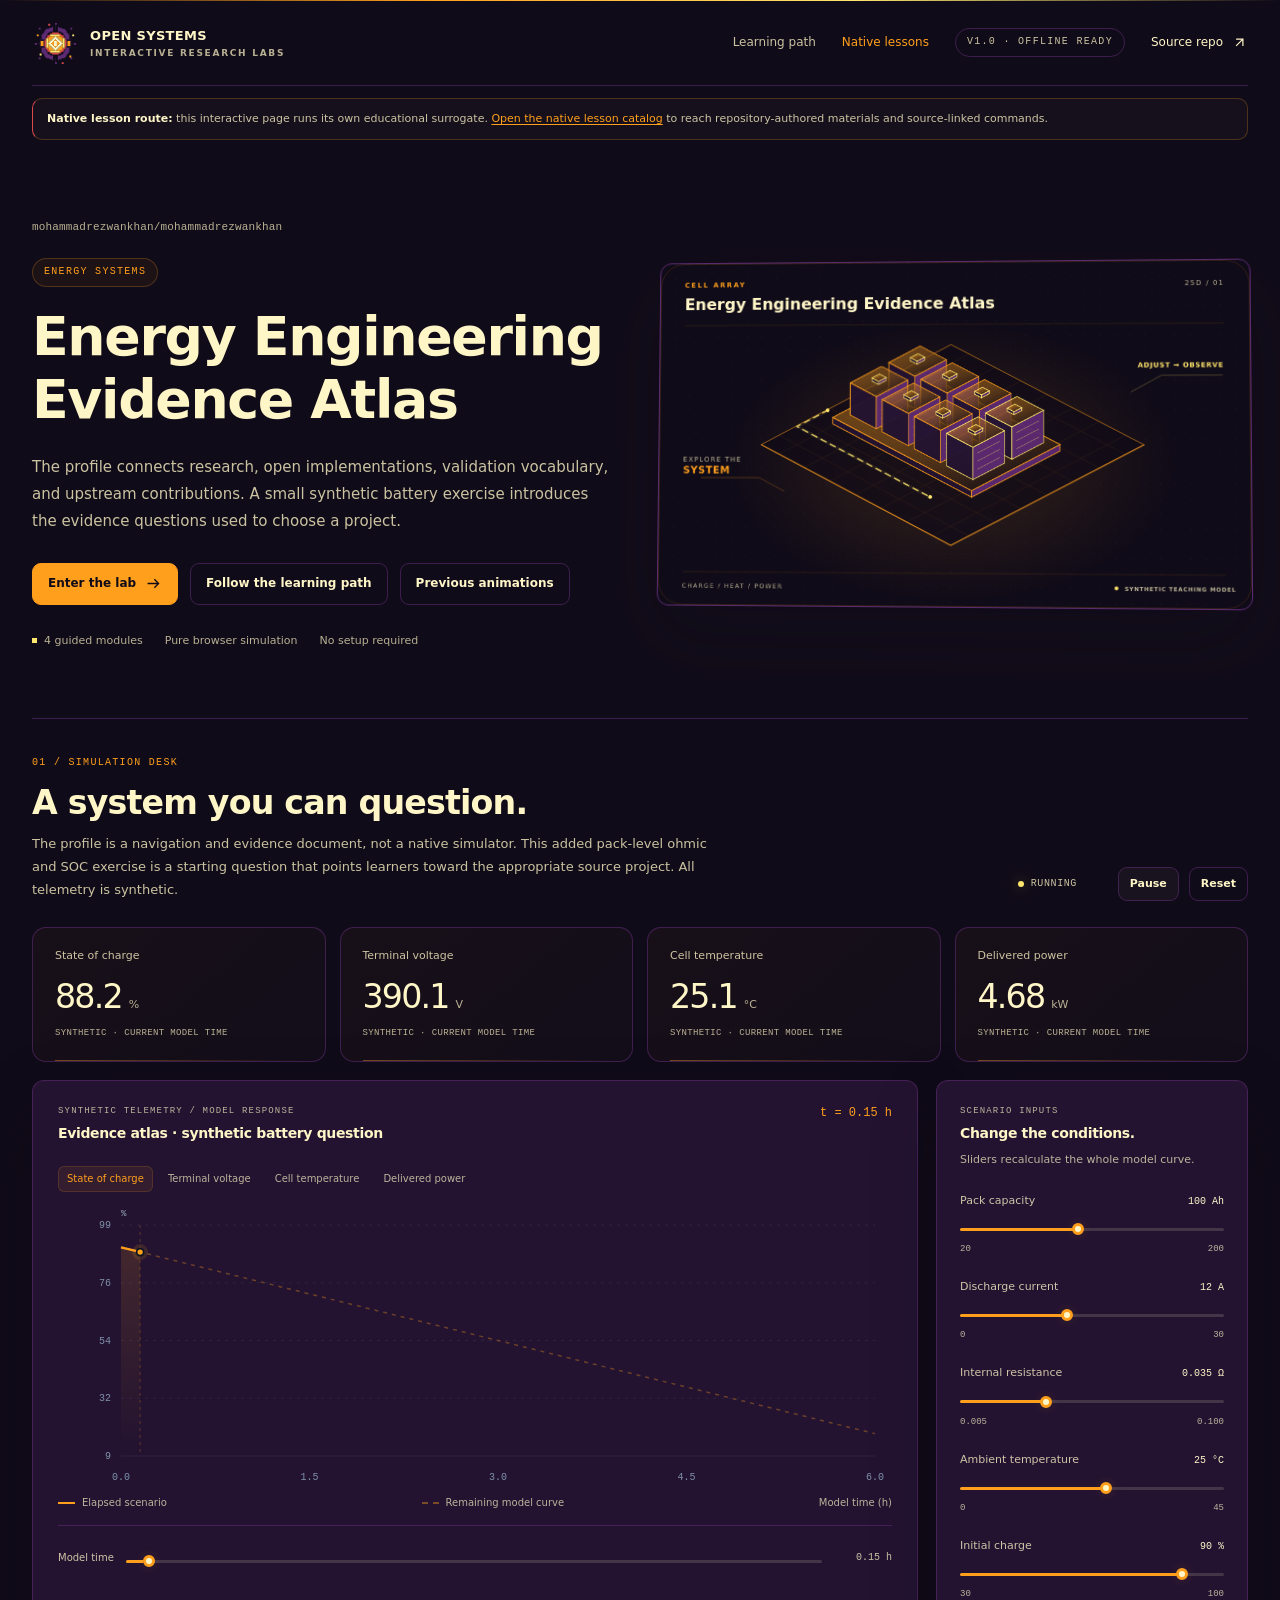
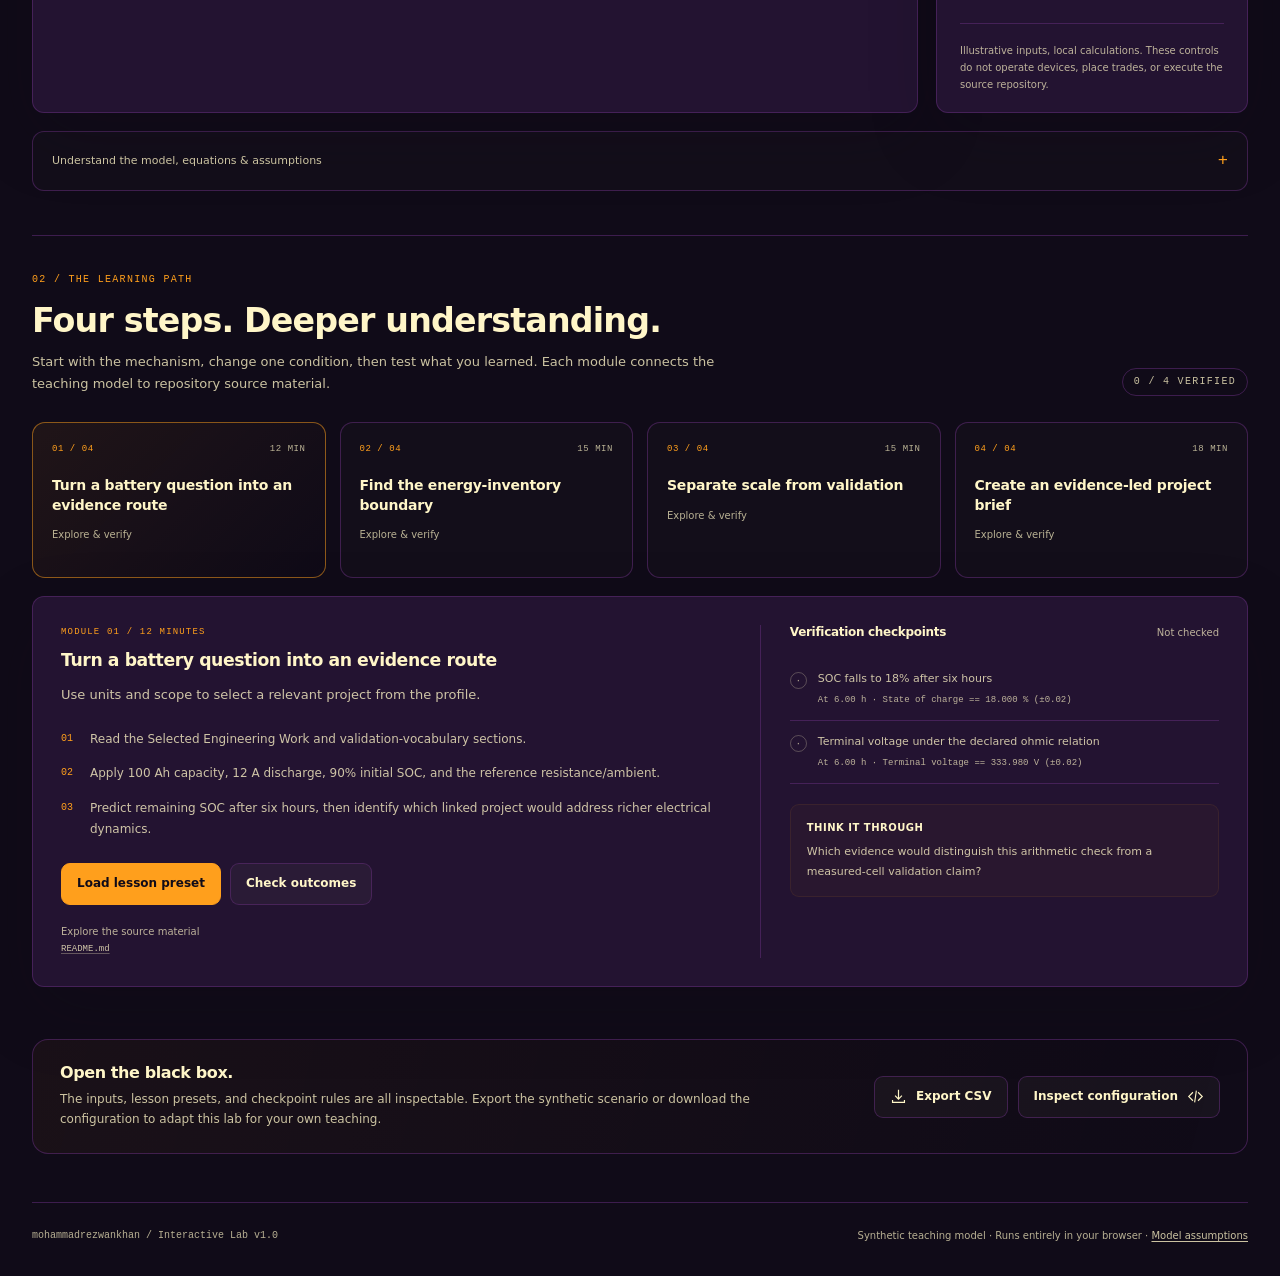
==== commit ffdd0124: "Improve lab homepage link accessibility" ====
--- a/docs/index.html
+++ b/docs/index.html
@@ -8,14 +8,14 @@
 <title>Energy Engineering Evidence Atlas · Interactive learning lab</title>
 <style>
 :root{--primary:#ff9f1c;--secondary:#ffe66d;--surface:#100b18;--glow:rgba(255,159,28,.35);--p-rgb:0,229,255;--s-rgb:0,230,118;--ink:#fff6c8;--muted:#fff6c8;--faint:#fff6c8b8;--border:rgba(255,246,200,.14);--card:rgba(16,11,24,.76);--radius:20px;--shadow:0 24px 70px rgba(16,11,24,.18);font-family:Inter,ui-sans-serif,system-ui,-apple-system,BlinkMacSystemFont,"Segoe UI",sans-serif;color:var(--ink);background:#100b18;font-synthesis:none}
-*{box-sizing:border-box}html{scroll-behavior:smooth;scroll-padding-top:24px}body{margin:0;background:radial-gradient(ellipse 65% 550px at 82% 0,rgba(var(--p-rgb),.065),transparent),linear-gradient(180deg,var(--surface) -600px,#100b18 900px);font-size:14px;line-height:1.65}body:before{content:"";position:absolute;inset:0 0 auto;height:1px;background:linear-gradient(90deg,transparent,var(--primary),var(--secondary),transparent)}button,input,select{font:inherit}button,a,input,summary{touch-action:manipulation}button{cursor:pointer}a{color:var(--primary);text-decoration:none}a:hover{text-decoration:underline}button:focus-visible,a:focus-visible,summary:focus-visible,input:focus-visible{outline:2px solid var(--primary);outline-offset:4px}button:disabled{cursor:default;opacity:.45}::selection{background:rgba(var(--p-rgb),.28)}h1,h2,h3,p{margin:0}h1,h2,h3{line-height:1.17;letter-spacing:-.035em}h1{font-size:clamp(2.25rem,4.2vw,4rem);font-weight:640;max-width:730px;text-wrap:balance}h2{font-size:clamp(1.6rem,2.6vw,2.25rem);font-weight:580}h3{font-size:1.08rem;font-weight:600}button svg,a svg{width:17px;height:17px;flex:none}svg{overflow:visible}.shell{width:min(1320px,calc(100% - 64px));margin:auto}.topbar{min-height:86px;display:flex;align-items:center;justify-content:space-between;gap:24px;border-bottom:1px solid var(--border)}.brand{display:flex;align-items:center;gap:12px;color:var(--ink);letter-spacing:.025em;font-weight:650;font-size:13px;white-space:nowrap}.brand:hover{text-decoration:none}.brand-icon{width:34px;height:37px;color:var(--primary)}.brand small{display:block;color:var(--faint);font-size:9px;letter-spacing:.19em;font-weight:600;line-height:1.4}.topnav{display:flex;gap:26px;align-items:center;font-size:12px}.topnav a{color:var(--muted)}.topnav .source-link{color:var(--ink);display:flex;align-items:center;gap:8px}.tag,.eyebrow{font-family:ui-monospace,SFMono-Regular,Consolas,monospace;font-size:10px;letter-spacing:.13em;text-transform:uppercase}.tag{border:1px solid var(--border);border-radius:999px;padding:5px 11px;color:var(--muted);display:inline-flex;gap:7px;align-items:center;white-space:nowrap}.tag.accent{color:var(--primary);border-color:rgba(var(--p-rgb),.23);background:rgba(var(--p-rgb),.055)}.hero{display:grid;grid-template-columns:1fr 1.02fr;align-items:center;gap:40px;padding:66px 0 56px}.hero-copy{padding:12px 0}.repo-path{font-family:ui-monospace,SFMono-Regular,Consolas,monospace;color:var(--faint);font-size:11px;letter-spacing:.015em;overflow-wrap:anywhere;margin-bottom:22px}.hero-title{margin-top:19px}.hero-summary{font-size:15px;line-height:1.8;color:var(--muted);max-width:600px;margin-top:22px}.hero-actions{display:flex;gap:12px;flex-wrap:wrap;margin-top:28px}.btn{display:inline-flex;align-items:center;justify-content:center;gap:9px;min-height:42px;border:1px solid var(--border);border-radius:9px;padding:9px 15px;font-size:12px;font-weight:600;color:var(--ink);background:rgba(255,246,200,.035);transition:background .16s,border-color .16s,transform .16s;text-align:center}.btn:hover{background:rgba(255,246,200,.075);text-decoration:none;border-color:rgba(255,246,200,.28)}.btn.primary{color:#100b18;background:var(--primary);border-color:var(--primary);box-shadow:0 4px 24px rgba(var(--p-rgb),.10)}.btn.primary:hover{filter:brightness(1.08)}.btn.quiet{background:transparent}.btn.compact{min-height:34px;padding:6px 11px;font-size:11px}.btn.icon{padding:8px;min-width:36px}.hero-notes{margin-top:27px;display:flex;gap:22px;align-items:center;font-size:11px;color:var(--faint)}.hero-notes span{display:flex;align-items:center;gap:7px}.mini-square{width:5px;height:5px;background:var(--secondary);display:inline-block}.hero-art{position:relative;min-width:0;transform:perspective(1100px) rotateY(-3deg) rotateX(2deg);transform-origin:center;filter:drop-shadow(0 30px 34px rgba(16,11,24,.23))}.hero-art:after{content:"";position:absolute;inset:0;border-radius:24px;border:1px solid rgba(var(--p-rgb),.14);pointer-events:none}.hero-art>svg{display:block;width:100%;height:auto;border-radius:24px}.section{padding:36px 0 44px;border-top:1px solid var(--border)}.section-heading{display:flex;align-items:flex-end;justify-content:space-between;gap:24px;margin-bottom:26px}.eyebrow{color:var(--primary);margin-bottom:13px}.section-description{font-size:13px;color:var(--muted);margin-top:10px;max-width:690px;line-height:1.75}.section-controls{display:flex;align-items:center;gap:10px;flex:none}.run-status{font-family:ui-monospace,SFMono-Regular,Consolas,monospace;font-size:10px;letter-spacing:.06em;color:var(--muted);display:flex;align-items:center;gap:7px;min-width:90px}.run-status .dot{width:6px;height:6px;border-radius:50%;background:var(--secondary);box-shadow:0 0 13px rgba(var(--s-rgb),.4)}.run-status.paused .dot{background:var(--faint);box-shadow:none}.metric-grid{display:grid;grid-template-columns:repeat(4,minmax(0,1fr));gap:14px;margin-bottom:18px}.metric-card{border:1px solid var(--border);border-radius:14px;background:linear-gradient(140deg,rgba(var(--p-rgb),.035),rgba(255,246,200,.014));padding:20px 22px;min-width:0;position:relative;overflow:hidden}.metric-card:before{content:"";position:absolute;left:22px;right:22px;bottom:0;height:1px;background:linear-gradient(90deg,var(--primary),transparent);opacity:.4}.metric-label{font-size:11px;color:var(--muted);white-space:normal;line-height:1.4;min-height:16px}.metric-reading{display:flex;align-items:baseline;gap:7px;margin-top:11px;white-space:nowrap;font-variant-numeric:tabular-nums}.metric-value{font-size:clamp(1.7rem,2.6vw,2.35rem);font-weight:540;line-height:1.3;letter-spacing:-.055em}.metric-unit{color:var(--faint);font-size:11px}.metric-caption{font-family:ui-monospace,SFMono-Regular,Consolas,monospace;font-size:9px;color:var(--faint);margin-top:7px;letter-spacing:.04em}.workbench{display:grid;grid-template-columns:minmax(0,1fr) 312px;gap:18px}.panel{border:1px solid var(--border);border-radius:var(--radius);background:var(--card);box-shadow:var(--shadow);min-width:0}.chart-panel{padding:23px 25px 18px;overflow:hidden}.panel-topline{display:flex;align-items:flex-start;justify-content:space-between;gap:20px}.panel-kicker{color:var(--faint);font-family:ui-monospace,SFMono-Regular,Consolas,monospace;font-size:9px;letter-spacing:.13em;text-transform:uppercase;margin-bottom:6px}.panel-title{font-size:14px;font-weight:600;letter-spacing:-.02em;line-height:1.4}.chart-time{font-family:ui-monospace,SFMono-Regular,Consolas,monospace;font-size:12px;color:var(--primary);white-space:nowrap}.chart-tabs{display:flex;gap:6px;flex-wrap:wrap;margin-top:22px}.chart-tab{border:1px solid transparent;background:transparent;color:var(--faint);border-radius:6px;padding:5px 8px;font-size:10px;line-height:1.4}.chart-tab:hover{color:var(--ink);background:rgba(255,246,200,.04)}.chart-tab[aria-pressed=true]{background:rgba(var(--p-rgb),.075);color:var(--primary);border-color:rgba(var(--p-rgb),.16)}.canvas-wrap{position:relative;width:100%;height:285px;margin-top:14px}canvas{display:block;width:100%;height:100%}.chart-legend{display:flex;justify-content:space-between;align-items:center;gap:15px;color:var(--faint);font-size:10px;padding:4px 0 14px;border-bottom:1px solid var(--border)}.chart-legend span{display:flex;align-items:center;gap:7px}.legend-line{display:inline-block;width:17px;height:2px;background:var(--primary)}.legend-line.future{height:0;background:none;border-top:2px dashed rgba(var(--p-rgb),.4)}.time-control{display:flex;align-items:center;gap:12px;margin-top:15px}.time-control label{font-size:10px;color:var(--muted);white-space:nowrap}.time-control input{flex:1;min-width:0}.time-control output{font-family:ui-monospace,SFMono-Regular,Consolas,monospace;color:var(--muted);font-size:10px;min-width:58px;text-align:right}.controls-panel{padding:23px 23px 19px}.panel-subtitle{font-size:11px;color:var(--faint);margin-top:7px;line-height:1.6}.sliders{margin-top:24px}.slider-item{margin-top:22px}.slider-item:first-child{margin-top:0}.slider-label{display:flex;align-items:baseline;justify-content:space-between;gap:8px;font-size:11px;color:var(--muted);line-height:1.5}.slider-label output{font-family:ui-monospace,SFMono-Regular,Consolas,monospace;color:var(--ink);font-size:10px;white-space:nowrap}.slider-range{display:flex;justify-content:space-between;font-family:ui-monospace,SFMono-Regular,Consolas,monospace;font-size:9px;color:var(--faint);margin-top:1px}input[type=range]{appearance:none;-webkit-appearance:none;display:block;width:100%;height:22px;margin:9px 0 2px;background:transparent;cursor:pointer}input[type=range]::-webkit-slider-runnable-track{height:3px;border-radius:8px;background:linear-gradient(90deg,var(--primary) 0,var(--primary) var(--fill,50%),rgba(255,246,200,.15) var(--fill,50%))}input[type=range]::-moz-range-track{height:3px;border-radius:8px;background:rgba(255,246,200,.15)}input[type=range]::-moz-range-progress{height:3px;background:var(--primary)}input[type=range]::-webkit-slider-thumb{appearance:none;-webkit-appearance:none;width:12px;height:12px;background:#fff6c8;border:3px solid var(--primary);border-radius:50%;margin-top:-4.5px;box-shadow:0 0 12px rgba(var(--p-rgb),.15)}input[type=range]::-moz-range-thumb{width:7px;height:7px;background:#fff6c8;border:3px solid var(--primary);border-radius:50%}.controls-note{padding-top:18px;margin-top:21px;border-top:1px solid var(--border);color:var(--faint);font-size:10px;line-height:1.7}.method{margin-top:18px;border:1px solid var(--border);border-radius:12px;background:rgba(255,246,200,.014)}.method summary{cursor:pointer;display:flex;align-items:center;justify-content:space-between;gap:18px;padding:15px 19px;color:var(--muted);font-size:11px;list-style:none}.method summary::-webkit-details-marker{display:none}.method summary:after{content:"+";font-family:ui-monospace,monospace;color:var(--primary);font-size:17px}.method[open] summary:after{content:"−"}.method-body{padding:3px 21px 20px}.equation{font-family:ui-monospace,SFMono-Regular,Consolas,monospace;font-size:11px;color:var(--primary);line-height:1.9;white-space:pre-wrap;overflow-wrap:anywhere;padding:14px 16px;border-radius:9px;background:rgba(var(--p-rgb),.035);margin:0 0 14px}.method-body ul{padding-left:18px;margin:0;color:var(--muted);font-size:11px;line-height:1.8}.method-body li+li{margin-top:4px}.module-grid{display:grid;grid-template-columns:repeat(4,minmax(0,1fr));gap:14px;margin-bottom:18px}.module-button{display:flex;flex-direction:column;text-align:left;border:1px solid var(--border);border-radius:13px;background:rgba(255,246,200,.015);padding:19px;min-height:156px;color:var(--ink);width:100%;position:relative;transition:border-color .2s,background .2s}.module-button:hover{border-color:rgba(var(--p-rgb),.35);background:rgba(var(--p-rgb),.025)}.module-button[aria-selected=true]{border-color:rgba(var(--p-rgb),.5);background:linear-gradient(135deg,rgba(var(--p-rgb),.065),transparent)}.module-meta{font-family:ui-monospace,SFMono-Regular,Consolas,monospace;display:flex;align-items:center;justify-content:space-between;gap:8px;font-size:9px;color:var(--faint);letter-spacing:.06em;width:100%;margin-bottom:19px}.module-index{color:var(--primary)}.module-title{font-size:14px;font-weight:570;line-height:1.4;letter-spacing:-.015em;overflow-wrap:anywhere}.module-state{font-size:10px;color:var(--faint);margin-top:12px}.module-state.completed{color:var(--secondary)}.lesson-panel{padding:28px;display:grid;grid-template-columns:minmax(0,1.18fr) minmax(280px,.82fr);gap:38px}.lesson-eyebrow{font-family:ui-monospace,SFMono-Regular,Consolas,monospace;color:var(--primary);font-size:9px;letter-spacing:.13em;text-transform:uppercase;margin-bottom:10px}.lesson-objective{font-size:13px;color:var(--muted);line-height:1.8;margin-top:13px}.lesson-steps{list-style:none;counter-reset:steps;padding:0;margin:22px 0}.lesson-steps li{counter-increment:steps;position:relative;padding-left:29px;color:var(--muted);font-size:12px;line-height:1.8;margin-top:13px}.lesson-steps li:before{content:counter(steps,decimal-leading-zero);position:absolute;left:0;top:1px;color:var(--primary);font-family:ui-monospace,monospace;font-size:10px}.lesson-actions{display:flex;flex-wrap:wrap;gap:9px;margin-top:21px}.check-area{border-left:1px solid var(--border);padding-left:29px;min-width:0}.checks-heading{display:flex;justify-content:space-between;gap:10px;align-items:baseline}.checks-heading h3{font-size:12px;letter-spacing:0}.check-status{color:var(--faint);font-size:10px}.checks{margin-top:16px}.check-row{padding:12px 0;border-bottom:1px solid var(--border)}.check-top{display:flex;gap:11px;align-items:flex-start;font-size:11px;color:var(--muted);line-height:1.65}.check-icon{width:17px;height:17px;flex:none;border:1px solid rgba(255,246,200,.25);border-radius:50%;font-size:10px;text-align:center;line-height:15px;color:var(--faint);margin-top:2px}.check-row.pass .check-icon{border-color:rgba(var(--s-rgb),.4);color:var(--secondary);background:rgba(var(--s-rgb),.07)}.check-row.fail .check-icon{border-color:rgba(255,246,200,.4);color:#fff6c8}.check-value{font-family:ui-monospace,SFMono-Regular,Consolas,monospace;font-size:9px;color:var(--faint);padding-left:28px;margin-top:4px;line-height:1.7;overflow-wrap:anywhere}.check-row.pass .check-value{color:var(--secondary)}.check-row.fail .check-value{color:#fff6c8}.reflection{font-size:11px;line-height:1.8;color:var(--muted);padding:14px 16px;border-radius:9px;background:rgba(var(--p-rgb),.03);border:1px solid rgba(var(--p-rgb),.08);margin-top:20px}.reflection strong{display:block;color:var(--ink);font-size:10px;letter-spacing:.05em;margin-bottom:5px;text-transform:uppercase;font-weight:600}.lesson-sources{margin-top:17px;font-size:10px;color:var(--faint);line-height:1.9;overflow-wrap:anywhere}.lesson-sources a{display:block;color:var(--muted);font-family:ui-monospace,SFMono-Regular,Consolas,monospace;font-size:9px;text-decoration:underline;text-decoration-color:rgba(255,246,200,.3);text-underline-offset:3px}.about-strip{display:flex;align-items:center;justify-content:space-between;gap:30px;border:1px solid var(--border);border-radius:16px;padding:24px 27px;background:linear-gradient(105deg,rgba(var(--p-rgb),.045),transparent);margin:8px 0 48px}.about-strip h3{font-size:16px;font-weight:550}.about-strip p{font-size:12px;color:var(--muted);margin-top:7px;max-width:760px}.about-actions{display:flex;gap:10px;flex:none}.footer{display:flex;justify-content:space-between;gap:20px;align-items:center;border-top:1px solid var(--border);padding:25px 0 31px;font-size:10px;color:var(--faint)}.footer span:first-child{font-family:ui-monospace,SFMono-Regular,Consolas,monospace}.footer a{color:var(--muted)}.toast{position:fixed;left:50%;bottom:23px;transform:translateX(-50%) translateY(14px);border:1px solid rgba(var(--p-rgb),.25);background:#231331;box-shadow:0 15px 50px rgba(16,11,24,.4);padding:11px 17px;border-radius:10px;color:var(--ink);font-size:12px;opacity:0;pointer-events:none;max-width:min(90vw,600px);width:max-content;z-index:10;transition:opacity .2s,transform .2s}.toast.visible{opacity:1;transform:translateX(-50%) translateY(0)}.drawer{position:fixed;inset:0 0 0 auto;margin:0;height:100dvh;max-height:100dvh;width:min(650px,100%);max-width:100%;border:0;border-left:1px solid var(--border);padding:0;background:#231331;color:var(--ink);box-shadow:-25px 0 100px rgba(16,11,24,.4)}.drawer::backdrop{background:rgba(16,11,24,.75);backdrop-filter:blur(5px)}.drawer-layout{display:flex;flex-direction:column;height:100%;min-height:0}.drawer-header{padding:25px 27px 20px;border-bottom:1px solid var(--border);flex:none}.drawer-header-row{display:flex;justify-content:space-between;align-items:flex-start;gap:20px}.drawer h2{font-size:24px}.drawer-intro{font-size:12px;color:var(--muted);line-height:1.8;margin-top:13px}.drawer-toolbar{display:flex;gap:9px;flex-wrap:wrap;margin-top:18px}.drawer-body{padding:22px 27px;overflow:auto;min-height:0}.config-meta{display:grid;grid-template-columns:1fr 1fr;gap:12px;margin-bottom:18px}.config-meta div{padding:12px;background:rgba(255,246,200,.025);border:1px solid var(--border);border-radius:9px;font-size:11px;color:var(--muted);overflow-wrap:anywhere}.config-meta strong{display:block;font-family:ui-monospace,monospace;font-size:9px;color:var(--faint);letter-spacing:.1em;font-weight:500;text-transform:uppercase;margin-bottom:4px}.code-label{font-family:ui-monospace,monospace;font-size:10px;color:var(--primary);margin:20px 0 11px}.config-code{font-family:ui-monospace,SFMono-Regular,Consolas,monospace;font-size:10px;line-height:1.8;margin:0;padding:17px;background:#100b18;border:1px solid var(--border);border-radius:10px;white-space:pre;overflow:auto;tab-size:2;max-width:100%;color:#fff6c8}.drawer-footer{border-top:1px solid var(--border);font-size:10px;color:var(--faint);padding:14px 27px;flex:none}.visually-hidden{position:absolute!important;width:1px;height:1px;padding:0;margin:-1px;overflow:hidden;clip:rect(0,0,0,0);white-space:nowrap;border:0}.skip-link{position:absolute;left:20px;top:-100px;background:var(--primary);color:#100b18;border-radius:6px;padding:10px 18px;z-index:99}.skip-link:focus{top:12px}.error-banner{border:1px solid #fff6c8;border-radius:12px;background:#231331;color:#fff6c8;padding:20px;margin:30px auto}.hidden{display:none!important}
+*{box-sizing:border-box}html{scroll-behavior:smooth;scroll-padding-top:24px}body{margin:0;background:radial-gradient(ellipse 65% 550px at 82% 0,rgba(var(--p-rgb),.065),transparent),linear-gradient(180deg,var(--surface) -600px,#100b18 900px);font-size:14px;line-height:1.65}body:before{content:"";position:absolute;inset:0 0 auto;height:1px;background:linear-gradient(90deg,transparent,var(--primary),var(--secondary),transparent)}button,input,select{font:inherit}button,a,input,summary{touch-action:manipulation}button{cursor:pointer}a{color:var(--primary);text-decoration:none}a:hover{text-decoration:underline}button:focus-visible,a:focus-visible,summary:focus-visible,input:focus-visible{outline:2px solid var(--primary);outline-offset:4px}button:disabled{cursor:default;opacity:.45}::selection{background:rgba(var(--p-rgb),.28)}h1,h2,h3,p{margin:0}h1,h2,h3{line-height:1.17;letter-spacing:-.035em}h1{font-size:clamp(2.25rem,4.2vw,4rem);font-weight:640;max-width:730px;text-wrap:balance}h2{font-size:clamp(1.6rem,2.6vw,2.25rem);font-weight:580}h3{font-size:1.08rem;font-weight:600}button svg,a svg{width:17px;height:17px;flex:none}svg{overflow:visible}.shell{width:min(1320px,calc(100% - 64px));margin:auto}.topbar{min-height:86px;display:flex;align-items:center;justify-content:space-between;gap:24px;border-bottom:1px solid var(--border)}.brand{display:flex;align-items:center;gap:12px;color:var(--ink);letter-spacing:.025em;font-weight:650;font-size:13px;white-space:nowrap}.brand:hover{text-decoration:none}.brand-icon{width:34px;height:37px;color:var(--primary)}.brand small{display:block;color:var(--faint);font-size:9px;letter-spacing:.19em;font-weight:600;line-height:1.4}.topnav{display:flex;gap:26px;align-items:center;font-size:12px}.topnav a{color:var(--muted)}.topnav .source-link{color:var(--ink);display:flex;align-items:center;gap:8px}.tag,.eyebrow{font-family:ui-monospace,SFMono-Regular,Consolas,monospace;font-size:10px;letter-spacing:.13em;text-transform:uppercase}.tag{border:1px solid var(--border);border-radius:999px;padding:5px 11px;color:var(--muted);display:inline-flex;gap:7px;align-items:center;white-space:nowrap}.tag.accent{color:var(--primary);border-color:rgba(var(--p-rgb),.23);background:rgba(var(--p-rgb),.055)}.hero{display:grid;grid-template-columns:1fr 1.02fr;align-items:center;gap:40px;padding:66px 0 56px}.hero-copy{padding:12px 0}.repo-path{font-family:ui-monospace,SFMono-Regular,Consolas,monospace;color:var(--faint);font-size:11px;letter-spacing:.015em;overflow-wrap:anywhere;margin-bottom:22px}.hero-title{margin-top:19px}.hero-summary{font-size:15px;line-height:1.8;color:var(--muted);max-width:600px;margin-top:22px}.hero-actions{display:flex;gap:12px;flex-wrap:wrap;margin-top:28px}.btn{display:inline-flex;align-items:center;justify-content:center;gap:9px;min-height:42px;border:1px solid var(--border);border-radius:9px;padding:9px 15px;font-size:12px;font-weight:600;color:var(--ink);background:rgba(255,246,200,.035);transition:background .16s,border-color .16s,transform .16s;text-align:center}.btn:hover{background:rgba(255,246,200,.075);text-decoration:none;border-color:rgba(255,246,200,.28)}.btn.primary{color:#100b18;background:var(--primary);border-color:var(--primary);box-shadow:0 4px 24px rgba(var(--p-rgb),.10)}.btn.primary:hover{filter:brightness(1.08)}.btn.quiet{background:transparent}.btn.compact{min-height:34px;padding:6px 11px;font-size:11px}.btn.icon{padding:8px;min-width:36px}.hero-notes{margin-top:27px;display:flex;gap:22px;align-items:center;font-size:11px;color:var(--faint)}.hero-notes span{display:flex;align-items:center;gap:7px}.mini-square{width:5px;height:5px;background:var(--secondary);display:inline-block}.hero-art{position:relative;min-width:0;transform:perspective(1100px) rotateY(-3deg) rotateX(2deg);transform-origin:center;filter:drop-shadow(0 30px 34px rgba(16,11,24,.23))}.hero-art:after{content:"";position:absolute;inset:0;border-radius:24px;border:1px solid rgba(var(--p-rgb),.14);pointer-events:none}.hero-art>svg{display:block;width:100%;height:auto;border-radius:24px}.section{padding:36px 0 44px;border-top:1px solid var(--border)}.section-heading{display:flex;align-items:flex-end;justify-content:space-between;gap:24px;margin-bottom:26px}.eyebrow{color:var(--primary);margin-bottom:13px}.section-description{font-size:13px;color:var(--muted);margin-top:10px;max-width:690px;line-height:1.75}.section-controls{display:flex;align-items:center;gap:10px;flex:none}.run-status{font-family:ui-monospace,SFMono-Regular,Consolas,monospace;font-size:10px;letter-spacing:.06em;color:var(--muted);display:flex;align-items:center;gap:7px;min-width:90px}.run-status .dot{width:6px;height:6px;border-radius:50%;background:var(--secondary);box-shadow:0 0 13px rgba(var(--s-rgb),.4)}.run-status.paused .dot{background:var(--faint);box-shadow:none}.metric-grid{display:grid;grid-template-columns:repeat(4,minmax(0,1fr));gap:14px;margin-bottom:18px}.metric-card{border:1px solid var(--border);border-radius:14px;background:linear-gradient(140deg,rgba(var(--p-rgb),.035),rgba(255,246,200,.014));padding:20px 22px;min-width:0;position:relative;overflow:hidden}.metric-card:before{content:"";position:absolute;left:22px;right:22px;bottom:0;height:1px;background:linear-gradient(90deg,var(--primary),transparent);opacity:.4}.metric-label{font-size:11px;color:var(--muted);white-space:normal;line-height:1.4;min-height:16px}.metric-reading{display:flex;align-items:baseline;gap:7px;margin-top:11px;white-space:nowrap;font-variant-numeric:tabular-nums}.metric-value{font-size:clamp(1.7rem,2.6vw,2.35rem);font-weight:540;line-height:1.3;letter-spacing:-.055em}.metric-unit{color:var(--faint);font-size:11px}.metric-caption{font-family:ui-monospace,SFMono-Regular,Consolas,monospace;font-size:9px;color:var(--faint);margin-top:7px;letter-spacing:.04em}.workbench{display:grid;grid-template-columns:minmax(0,1fr) 312px;gap:18px}.panel{border:1px solid var(--border);border-radius:var(--radius);background:var(--card);box-shadow:var(--shadow);min-width:0}.chart-panel{padding:23px 25px 18px;overflow:hidden}.panel-topline{display:flex;align-items:flex-start;justify-content:space-between;gap:20px}.panel-kicker{color:var(--faint);font-family:ui-monospace,SFMono-Regular,Consolas,monospace;font-size:9px;letter-spacing:.13em;text-transform:uppercase;margin-bottom:6px}.panel-title{font-size:14px;font-weight:600;letter-spacing:-.02em;line-height:1.4}.chart-time{font-family:ui-monospace,SFMono-Regular,Consolas,monospace;font-size:12px;color:var(--primary);white-space:nowrap}.chart-tabs{display:flex;gap:6px;flex-wrap:wrap;margin-top:22px}.chart-tab{border:1px solid transparent;background:transparent;color:var(--faint);border-radius:6px;padding:5px 8px;font-size:10px;line-height:1.4}.chart-tab:hover{color:var(--ink);background:rgba(255,246,200,.04)}.chart-tab[aria-pressed=true]{background:rgba(var(--p-rgb),.075);color:var(--primary);border-color:rgba(var(--p-rgb),.16)}.canvas-wrap{position:relative;width:100%;height:285px;margin-top:14px}canvas{display:block;width:100%;height:100%}.chart-legend{display:flex;justify-content:space-between;align-items:center;gap:15px;color:var(--faint);font-size:10px;padding:4px 0 14px;border-bottom:1px solid var(--border)}.chart-legend span{display:flex;align-items:center;gap:7px}.legend-line{display:inline-block;width:17px;height:2px;background:var(--primary)}.legend-line.future{height:0;background:none;border-top:2px dashed rgba(var(--p-rgb),.4)}.time-control{display:flex;align-items:center;gap:12px;margin-top:15px}.time-control label{font-size:10px;color:var(--muted);white-space:nowrap}.time-control input{flex:1;min-width:0}.time-control output{font-family:ui-monospace,SFMono-Regular,Consolas,monospace;color:var(--muted);font-size:10px;min-width:58px;text-align:right}.controls-panel{padding:23px 23px 19px}.panel-subtitle{font-size:11px;color:var(--faint);margin-top:7px;line-height:1.6}.sliders{margin-top:24px}.slider-item{margin-top:22px}.slider-item:first-child{margin-top:0}.slider-label{display:flex;align-items:baseline;justify-content:space-between;gap:8px;font-size:11px;color:var(--muted);line-height:1.5}.slider-label output{font-family:ui-monospace,SFMono-Regular,Consolas,monospace;color:var(--ink);font-size:10px;white-space:nowrap}.slider-range{display:flex;justify-content:space-between;font-family:ui-monospace,SFMono-Regular,Consolas,monospace;font-size:9px;color:var(--faint);margin-top:1px}input[type=range]{appearance:none;-webkit-appearance:none;display:block;width:100%;height:22px;margin:9px 0 2px;background:transparent;cursor:pointer}input[type=range]::-webkit-slider-runnable-track{height:3px;border-radius:8px;background:linear-gradient(90deg,var(--primary) 0,var(--primary) var(--fill,50%),rgba(255,246,200,.15) var(--fill,50%))}input[type=range]::-moz-range-track{height:3px;border-radius:8px;background:rgba(255,246,200,.15)}input[type=range]::-moz-range-progress{height:3px;background:var(--primary)}input[type=range]::-webkit-slider-thumb{appearance:none;-webkit-appearance:none;width:12px;height:12px;background:#fff6c8;border:3px solid var(--primary);border-radius:50%;margin-top:-4.5px;box-shadow:0 0 12px rgba(var(--p-rgb),.15)}input[type=range]::-moz-range-thumb{width:7px;height:7px;background:#fff6c8;border:3px solid var(--primary);border-radius:50%}.controls-note{padding-top:18px;margin-top:21px;border-top:1px solid var(--border);color:var(--faint);font-size:10px;line-height:1.7}.method{margin-top:18px;border:1px solid var(--border);border-radius:12px;background:rgba(255,246,200,.014)}.method summary{cursor:pointer;display:flex;align-items:center;justify-content:space-between;gap:18px;padding:15px 19px;color:var(--muted);font-size:11px;list-style:none}.method summary::-webkit-details-marker{display:none}.method summary:after{content:"+";font-family:ui-monospace,monospace;color:var(--primary);font-size:17px}.method[open] summary:after{content:"−"}.method-body{padding:3px 21px 20px}.equation{font-family:ui-monospace,SFMono-Regular,Consolas,monospace;font-size:11px;color:var(--primary);line-height:1.9;white-space:pre-wrap;overflow-wrap:anywhere;padding:14px 16px;border-radius:9px;background:rgba(var(--p-rgb),.035);margin:0 0 14px}.method-body ul{padding-left:18px;margin:0;color:var(--muted);font-size:11px;line-height:1.8}.method-body li+li{margin-top:4px}.module-grid{display:grid;grid-template-columns:repeat(4,minmax(0,1fr));gap:14px;margin-bottom:18px}.module-button{display:flex;flex-direction:column;text-align:left;border:1px solid var(--border);border-radius:13px;background:rgba(255,246,200,.015);padding:19px;min-height:156px;color:var(--ink);width:100%;position:relative;transition:border-color .2s,background .2s}.module-button:hover{border-color:rgba(var(--p-rgb),.35);background:rgba(var(--p-rgb),.025)}.module-button[aria-selected=true]{border-color:rgba(var(--p-rgb),.5);background:linear-gradient(135deg,rgba(var(--p-rgb),.065),transparent)}.module-meta{font-family:ui-monospace,SFMono-Regular,Consolas,monospace;display:flex;align-items:center;justify-content:space-between;gap:8px;font-size:9px;color:var(--faint);letter-spacing:.06em;width:100%;margin-bottom:19px}.module-index{color:var(--primary)}.module-title{font-size:14px;font-weight:570;line-height:1.4;letter-spacing:-.015em;overflow-wrap:anywhere}.module-state{font-size:10px;color:var(--faint);margin-top:12px}.module-state.completed{color:var(--secondary)}.lesson-panel{padding:28px;display:grid;grid-template-columns:minmax(0,1.18fr) minmax(280px,.82fr);gap:38px}.lesson-eyebrow{font-family:ui-monospace,SFMono-Regular,Consolas,monospace;color:var(--primary);font-size:9px;letter-spacing:.13em;text-transform:uppercase;margin-bottom:10px}.lesson-objective{font-size:13px;color:var(--muted);line-height:1.8;margin-top:13px}.lesson-steps{list-style:none;counter-reset:steps;padding:0;margin:22px 0}.lesson-steps li{counter-increment:steps;position:relative;padding-left:29px;color:var(--muted);font-size:12px;line-height:1.8;margin-top:13px}.lesson-steps li:before{content:counter(steps,decimal-leading-zero);position:absolute;left:0;top:1px;color:var(--primary);font-family:ui-monospace,monospace;font-size:10px}.lesson-actions{display:flex;flex-wrap:wrap;gap:9px;margin-top:21px}.check-area{border-left:1px solid var(--border);padding-left:29px;min-width:0}.checks-heading{display:flex;justify-content:space-between;gap:10px;align-items:baseline}.checks-heading h3{font-size:12px;letter-spacing:0}.check-status{color:var(--faint);font-size:10px}.checks{margin-top:16px}.check-row{padding:12px 0;border-bottom:1px solid var(--border)}.check-top{display:flex;gap:11px;align-items:flex-start;font-size:11px;color:var(--muted);line-height:1.65}.check-icon{width:17px;height:17px;flex:none;border:1px solid rgba(255,246,200,.25);border-radius:50%;font-size:10px;text-align:center;line-height:15px;color:var(--faint);margin-top:2px}.check-row.pass .check-icon{border-color:rgba(var(--s-rgb),.4);color:var(--secondary);background:rgba(var(--s-rgb),.07)}.check-row.fail .check-icon{border-color:rgba(255,246,200,.4);color:#fff6c8}.check-value{font-family:ui-monospace,SFMono-Regular,Consolas,monospace;font-size:9px;color:var(--faint);padding-left:28px;margin-top:4px;line-height:1.7;overflow-wrap:anywhere}.check-row.pass .check-value{color:var(--secondary)}.check-row.fail .check-value{color:#fff6c8}.reflection{font-size:11px;line-height:1.8;color:var(--muted);padding:14px 16px;border-radius:9px;background:rgba(var(--p-rgb),.03);border:1px solid rgba(var(--p-rgb),.08);margin-top:20px}.reflection strong{display:block;color:var(--ink);font-size:10px;letter-spacing:.05em;margin-bottom:5px;text-transform:uppercase;font-weight:600}.lesson-sources{margin-top:17px;font-size:10px;color:var(--faint);line-height:1.9;overflow-wrap:anywhere}.lesson-sources a{display:block;color:var(--muted);font-family:ui-monospace,SFMono-Regular,Consolas,monospace;font-size:9px;text-decoration:underline;text-decoration-color:rgba(255,246,200,.3);text-underline-offset:3px}.about-strip{display:flex;align-items:center;justify-content:space-between;gap:30px;border:1px solid var(--border);border-radius:16px;padding:24px 27px;background:linear-gradient(105deg,rgba(var(--p-rgb),.045),transparent);margin:8px 0 48px}.about-strip h3{font-size:16px;font-weight:550}.about-strip p{font-size:12px;color:var(--muted);margin-top:7px;max-width:760px}.about-actions{display:flex;gap:10px;flex:none}.footer{display:flex;justify-content:space-between;gap:20px;align-items:center;border-top:1px solid var(--border);padding:25px 0 31px;font-size:10px;color:var(--faint)}.footer span:first-child{font-family:ui-monospace,SFMono-Regular,Consolas,monospace}.footer a{color:var(--muted);text-decoration:underline;text-underline-offset:.22em}.toast{position:fixed;left:50%;bottom:23px;transform:translateX(-50%) translateY(14px);border:1px solid rgba(var(--p-rgb),.25);background:#231331;box-shadow:0 15px 50px rgba(16,11,24,.4);padding:11px 17px;border-radius:10px;color:var(--ink);font-size:12px;opacity:0;pointer-events:none;max-width:min(90vw,600px);width:max-content;z-index:10;transition:opacity .2s,transform .2s}.toast.visible{opacity:1;transform:translateX(-50%) translateY(0)}.drawer{position:fixed;inset:0 0 0 auto;margin:0;height:100dvh;max-height:100dvh;width:min(650px,100%);max-width:100%;border:0;border-left:1px solid var(--border);padding:0;background:#231331;color:var(--ink);box-shadow:-25px 0 100px rgba(16,11,24,.4)}.drawer::backdrop{background:rgba(16,11,24,.75);backdrop-filter:blur(5px)}.drawer-layout{display:flex;flex-direction:column;height:100%;min-height:0}.drawer-header{padding:25px 27px 20px;border-bottom:1px solid var(--border);flex:none}.drawer-header-row{display:flex;justify-content:space-between;align-items:flex-start;gap:20px}.drawer h2{font-size:24px}.drawer-intro{font-size:12px;color:var(--muted);line-height:1.8;margin-top:13px}.drawer-toolbar{display:flex;gap:9px;flex-wrap:wrap;margin-top:18px}.drawer-body{padding:22px 27px;overflow:auto;min-height:0}.config-meta{display:grid;grid-template-columns:1fr 1fr;gap:12px;margin-bottom:18px}.config-meta div{padding:12px;background:rgba(255,246,200,.025);border:1px solid var(--border);border-radius:9px;font-size:11px;color:var(--muted);overflow-wrap:anywhere}.config-meta strong{display:block;font-family:ui-monospace,monospace;font-size:9px;color:var(--faint);letter-spacing:.1em;font-weight:500;text-transform:uppercase;margin-bottom:4px}.code-label{font-family:ui-monospace,monospace;font-size:10px;color:var(--primary);margin:20px 0 11px}.config-code{font-family:ui-monospace,SFMono-Regular,Consolas,monospace;font-size:10px;line-height:1.8;margin:0;padding:17px;background:#100b18;border:1px solid var(--border);border-radius:10px;white-space:pre;overflow:auto;tab-size:2;max-width:100%;color:#fff6c8}.drawer-footer{border-top:1px solid var(--border);font-size:10px;color:var(--faint);padding:14px 27px;flex:none}.visually-hidden{position:absolute!important;width:1px;height:1px;padding:0;margin:-1px;overflow:hidden;clip:rect(0,0,0,0);white-space:nowrap;border:0}.skip-link{position:absolute;left:20px;top:-100px;background:var(--primary);color:#100b18;border-radius:6px;padding:10px 18px;z-index:99}.skip-link:focus{top:12px}.error-banner{border:1px solid #fff6c8;border-radius:12px;background:#231331;color:#fff6c8;padding:20px;margin:30px auto}.hidden{display:none!important}
 @media(min-width:1440px){.hero{gap:65px}.hero-art{margin-left:0;margin-right:-6px}.canvas-wrap{height:310px}}
 @media(max-width:1100px){.shell{width:calc(100% - 44px)}.hero{gap:28px;padding-top:48px}.hero-summary{font-size:13px}.workbench{grid-template-columns:minmax(0,1fr) 280px}.controls-panel{padding:20px}.module-button{padding:16px}.lesson-panel{gap:26px}.check-area{padding-left:24px}.topnav{gap:19px}.metric-card{padding:17px}.metric-card:before{left:17px;right:17px}}
 @media(max-width:820px){.hero{grid-template-columns:1fr;gap:30px;padding:37px 0 35px}.hero-copy{max-width:640px}.hero-title{font-size:clamp(2.35rem,6.5vw,3.9rem)}.hero-summary{font-size:14px;max-width:660px}.hero-art{max-width:720px;width:100%;transform:none}.repo-path{margin-bottom:16px}.hero-notes{margin-top:23px}.workbench{grid-template-columns:1fr}.controls-panel{display:block;padding:23px}.sliders{display:grid;grid-template-columns:repeat(2,minmax(0,1fr));gap:21px 32px;margin-top:23px}.slider-item{margin:0}.controls-note{margin-top:21px;padding-top:14px}.metric-value{font-size:1.75rem}.metric-label{font-size:10px;min-height:28px}.metric-reading{gap:4px}.metric-unit{font-size:9px}.metric-caption{font-size:8px}.module-grid{grid-template-columns:repeat(2,minmax(0,1fr))}.module-button{min-height:139px}.lesson-panel{grid-template-columns:1fr;padding:24px;gap:25px}.check-area{padding-left:0;border-left:0;border-top:1px solid var(--border);padding-top:25px}.about-strip{align-items:flex-start;flex-direction:column;gap:20px}.section-controls{gap:8px}.section-heading{gap:20px}.topnav .nav-secondary{display:none}.canvas-wrap{height:290px}}
 @media(max-width:560px){.shell{width:calc(100% - 32px)}.topbar{min-height:73px;gap:12px}.brand{gap:8px;font-size:11px}.brand-icon{width:27px;height:30px}.brand small{font-size:7px}.topnav{gap:10px}.topnav .tag{display:none}.topnav .source-link{font-size:11px;gap:5px}.hero{padding-top:30px;gap:25px}.hero-title{font-size:clamp(2rem,8.8vw,2.8rem);line-height:1.12}.hero-summary{font-size:13px;margin-top:18px}.hero-actions{margin-top:22px;gap:8px}.btn{padding:9px 12px;font-size:11px;min-height:41px}.hero-notes{font-size:9px;gap:15px}.hero-art>svg{border-radius:15px}.hero-art:after{border-radius:15px}.tag{font-size:8px;padding:4px 9px}.repo-path{font-size:9px;margin-bottom:14px}.section{padding:29px 0 32px}.section-heading{display:block;margin-bottom:21px}.eyebrow{font-size:9px;margin-bottom:11px}.section-description{font-size:12px}.section-controls{margin-top:18px}.metric-grid{grid-template-columns:repeat(2,minmax(0,1fr));gap:10px;margin-bottom:14px}.metric-label{min-height:0;font-size:10px}.metric-value{font-size:2rem}.metric-card{padding:16px}.metric-caption{font-size:8px}.metric-unit{font-size:10px}.workbench{gap:14px}.chart-panel{padding:19px 14px 16px}.panel-topline{gap:13px}.panel-title{font-size:12px}.chart-time{font-size:10px}.chart-tabs{gap:4px;margin-top:18px}.chart-tab{font-size:9px;padding:5px 6px}.canvas-wrap{height:240px;margin-top:10px}.chart-legend{font-size:8px;gap:10px;align-items:flex-start}.chart-legend span{gap:5px;line-height:1.5}.legend-line{width:13px;margin-top:5px;flex:none}.time-control{gap:8px}.time-control label,.time-control output{font-size:9px}.time-control output{min-width:47px}.controls-panel{padding:20px}.sliders{grid-template-columns:1fr;gap:22px}.slider-label{font-size:11px}.method summary{font-size:10px;padding:13px 15px}.method-body{padding:2px 15px 17px}.equation{font-size:10px;padding:12px}.module-grid{gap:10px;margin-bottom:14px}.module-button{padding:14px;min-height:145px}.module-meta{font-size:8px;margin-bottom:15px}.module-title{font-size:12px}.module-state{font-size:9px}.lesson-panel{padding:20px}.lesson-objective{font-size:12px}.lesson-steps li{font-size:11px}.lesson-sources a{font-size:9px}.about-strip{padding:21px;margin-bottom:34px}.about-strip h3{font-size:15px}.about-strip p{font-size:11px}.about-actions{flex-wrap:wrap;gap:8px}.footer{display:block;font-size:9px;padding:22px 0}.footer span{display:block}.footer span+span{margin-top:9px}.drawer-header{padding:22px 19px 18px}.drawer-body{padding:18px 19px}.drawer-footer{padding:13px 19px}.drawer h2{font-size:21px}.drawer-intro{font-size:11px}.config-code{font-size:9px;padding:13px}.config-meta{gap:9px}.config-meta div{font-size:10px;padding:10px}.toast{font-size:11px;bottom:15px;max-width:calc(100vw - 26px)}}
 @media(prefers-reduced-motion:reduce){html{scroll-behavior:auto}*,*:before,*:after{animation:none!important;transition:none!important}.hero-art{transform:none}}
 
-.native-lessons-link{white-space:nowrap;color:var(--primary)!important}.native-surface-note{margin:12px 0 0;padding:11px 14px;border:1px solid rgba(var(--p-rgb),.24);border-left:4px solid #d94a4a;border-radius:8px;background:rgba(255,246,200,.025);color:var(--muted);font-size:11px;line-height:1.65}.native-surface-note strong{color:var(--ink)}.native-surface-note a{color:var(--primary)}@media(max-width:560px){.native-lessons-link{font-size:10px}.native-surface-note{margin-top:8px;padding:9px 11px}}
+.native-lessons-link{white-space:nowrap;color:var(--primary)!important}.native-surface-note{margin:12px 0 0;padding:11px 14px;border:1px solid rgba(var(--p-rgb),.24);border-left:4px solid #d94a4a;border-radius:8px;background:rgba(255,246,200,.025);color:var(--muted);font-size:11px;line-height:1.65}.native-surface-note strong{color:var(--ink)}.native-surface-note a{color:var(--primary);text-decoration:underline;text-underline-offset:.22em}@media(max-width:560px){.native-lessons-link{font-size:10px}.native-surface-note{margin-top:8px;padding:9px 11px}}
 </style>
 <link rel="stylesheet" href="visuals/brand-uniformity/brand.css">
 </head>
@@ -23,7 +23,7 @@
 <a class="skip-link" href="#simulation">Skip to simulation</a>
 <div class="shell" id="app-shell">
 <header class="topbar">
-<a class="brand" href="#top" aria-label="Open Systems Lab home"><img class="brand-avatar" data-brand-decoration="true" src="visuals/brand-uniformity/avatar.svg" width="48" height="48" alt=""><svg class="brand-icon" viewBox="0 0 36 40" fill="none" aria-hidden="true"><path d="M18 2 34 11v18L18 38 2 29V11Z" stroke="currentColor" stroke-width="1.4"/><path d="m2 11 16 9 16-9M18 20v18M10 15.5v-9M26 24.5v9" stroke="currentColor" stroke-opacity=".45"/><path d="m18 10 8 4.5v9L18 28l-8-4.5v-9Z" fill="currentColor" fill-opacity=".16" stroke="currentColor" stroke-width="1.1"/></svg><span>OPEN SYSTEMS<small>INTERACTIVE RESEARCH LABS</small></span></a>
+<a class="brand" href="#top"><img class="brand-avatar" data-brand-decoration="true" src="visuals/brand-uniformity/avatar.svg" width="48" height="48" alt=""><svg class="brand-icon" viewBox="0 0 36 40" fill="none" aria-hidden="true"><path d="M18 2 34 11v18L18 38 2 29V11Z" stroke="currentColor" stroke-width="1.4"/><path d="m2 11 16 9 16-9M18 20v18M10 15.5v-9M26 24.5v9" stroke="currentColor" stroke-opacity=".45"/><path d="m18 10 8 4.5v9L18 28l-8-4.5v-9Z" fill="currentColor" fill-opacity=".16" stroke="currentColor" stroke-width="1.1"/></svg><span>OPEN SYSTEMS<small>INTERACTIVE RESEARCH LABS</small></span></a>
 <nav class="topnav" aria-label="Main navigation"><a class="nav-secondary" href="#lessons">Learning path</a><a class="native-lessons-link" href="native-lessons.html">Native lessons</a><span class="tag">v1.0 · offline ready</span><a class="source-link" id="top-source" href="#sources" target="_blank" rel="noopener noreferrer">Source repo <svg viewBox="0 0 20 20" fill="none" aria-hidden="true"><path d="M6 14 14 6M6 6h8v8" stroke="currentColor" stroke-width="1.4"/></svg></a></nav>
 </header>
 <aside class="native-surface-note" role="note"><strong>Native lesson route:</strong> this interactive page runs its own educational surrogate. <a href="native-lessons.html">Open the native lesson catalog</a> to reach repository-authored materials and source-linked commands.</aside><main id="top">
--- a/docs/visuals/brand-uniformity/brand.css
+++ b/docs/visuals/brand-uniformity/brand.css
@@ -53,13 +53,14 @@
 [data-avatar-brand="portfolio"] .node { background: #231331; border-color: #5c2a72; color: #fff6c8; box-shadow: none; }
 [data-avatar-brand="portfolio"] .node.one { left: 4%; top: 19%; }
 [data-avatar-brand="portfolio"] .node.two { right: 2%; left: auto; top: 59%; }
-[data-avatar-brand="portfolio"] .node.three { left: 8%; top: 78%; color: #ffe66d; }
+[data-avatar-brand="portfolio"] .node.three { left: 8%; top: 78%; bottom: auto; color: #ffe66d; }
 [data-avatar-brand="portfolio"] .visual-caption { color: var(--muted); bottom: 2px; z-index: 2; }
 [data-avatar-brand="portfolio"] :is(.lesson, .metrics, .boundary) { box-shadow: none; border-color: #5c2a72; border-radius: 12px; }
 [data-avatar-brand="portfolio"] .lesson { background: #231331; }
 [data-avatar-brand="portfolio"] .lesson:hover { border-color: #ff9f1c; transform: none; }
 [data-avatar-brand="portfolio"] .lesson.complete::after { color: #ffe66d; }
 [data-avatar-brand="catalog"] .surface-nav .brand-avatar { width: 38px; height: 38px; flex-basis: 38px; }
+[data-avatar-brand="catalog"] .lesson-card h3 { overflow-wrap: anywhere; }
 [data-avatar-brand="catalog"] .section-banner { max-width: 960px; }
 [data-avatar-brand="catalog"] .section-link { outline-offset: 4px; }
 [data-avatar-brand="catalog"] .model-figure { background: var(--panel); }
@@ -90,4 +91,15 @@
 @media print {
   [data-avatar-brand] .champion-art, [data-avatar-brand] .brand-avatar { display: none; }
   html[data-avatar-brand] body { color: #100b18; background: white; }
+  [data-avatar-brand="portfolio"] :is(.lesson, .metrics, .boundary) {
+    background: white;
+    border-color: #5c2a72;
+    color: #100b18;
+    --ink: #100b18;
+    --muted: #231331;
+    --faint: #231331;
+  }
+  [data-avatar-brand="portfolio"] :is(.lesson, .metrics, .boundary) * { color: #100b18; }
+  [data-avatar-brand="portfolio"] :is(.lesson, .metrics, .boundary) a { color: #5c2a72; text-decoration: underline; }
+  [data-avatar-brand="portfolio"] .lesson.complete::after { color: #5c2a72; }
 }
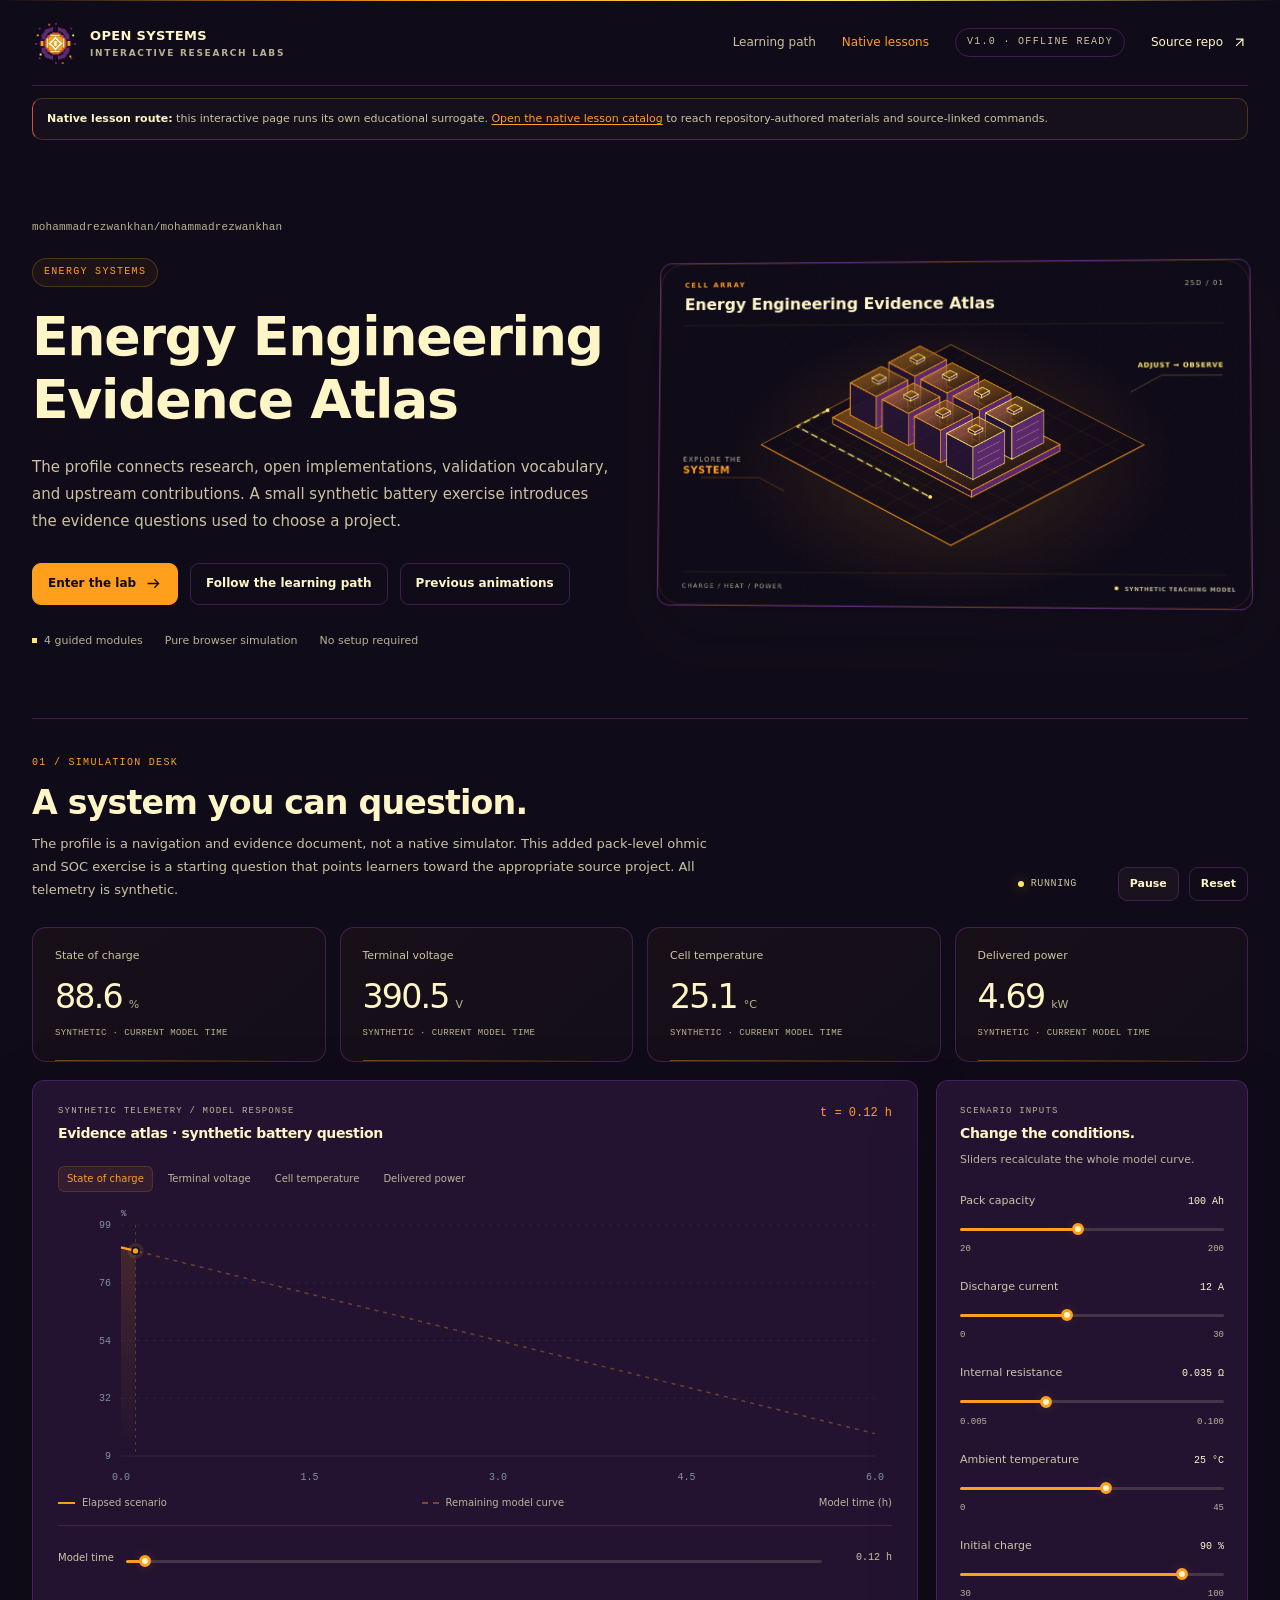
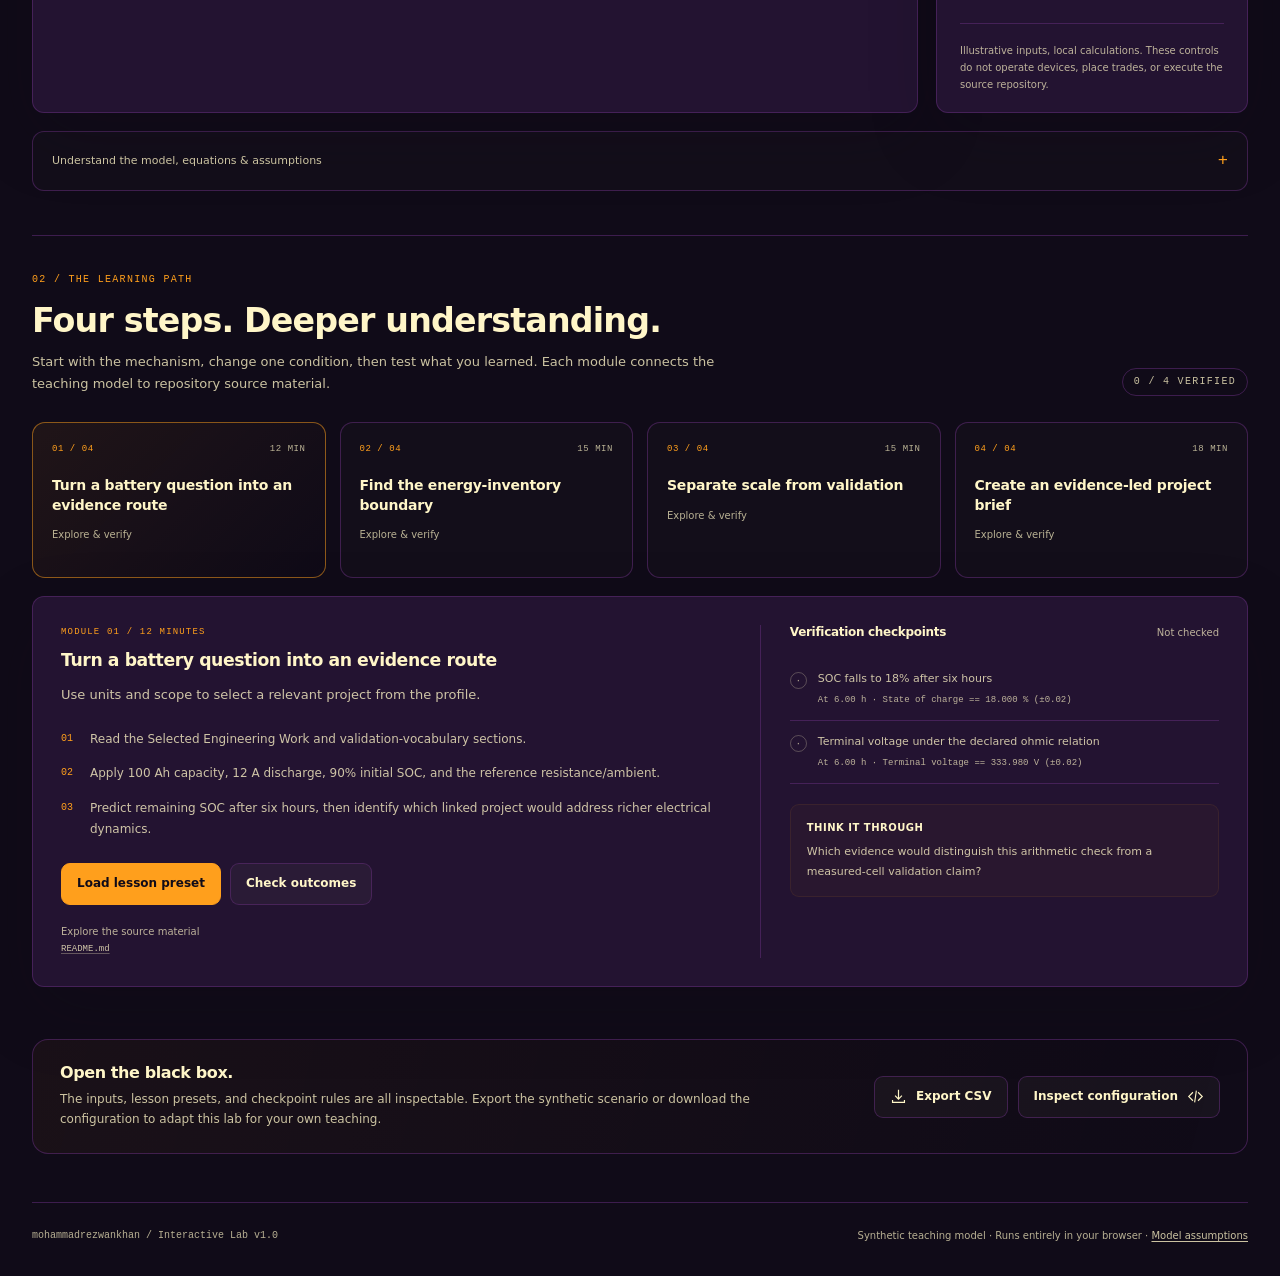
==== commit 1da7c8db: "Give lab metrics and configuration named group roles" ====
--- a/docs/index.html
+++ b/docs/index.html
@@ -168,7 +168,7 @@
 </section>
 <section class="section" id="simulation" aria-labelledby="simulation-title">
 <div class="section-heading"><div><p class="eyebrow">01 / Simulation desk</p><h2 id="simulation-title">A system you can question.</h2><p class="section-description" id="model-summary">Move a parameter. Watch the response. Every value below comes from a transparent, synthetic teaching model.</p></div><div class="section-controls"><div class="run-status paused" id="run-status"><span class="dot" aria-hidden="true"></span><span id="run-label">PAUSED</span></div><button class="btn compact" id="play-button" type="button">Run simulation</button><button class="btn compact quiet" id="reset-button" type="button">Reset</button></div></div>
-<div class="metric-grid" id="metric-grid" aria-label="Synthetic model values"></div>
+<div class="metric-grid" id="metric-grid" role="group" aria-label="Synthetic model values"></div>
 <div class="workbench">
 <div class="panel chart-panel"><div class="panel-topline"><div><p class="panel-kicker">Synthetic telemetry / model response</p><h3 class="panel-title" id="chart-heading"></h3></div><span class="chart-time" id="chart-time"></span></div><div class="chart-tabs" id="metric-tabs" role="group" aria-label="Choose chart metric"></div><div class="canvas-wrap"><canvas id="telemetry-chart" role="img" aria-describedby="chart-description">Your browser does not support the canvas plot. The current synthetic values are available in the metric cards and the full scenario can be downloaded as CSV.</canvas></div><p id="chart-description" class="visually-hidden">A deterministic model curve. The solid segment shows elapsed model time, the dashed segment shows the remaining scenario. Choose a metric above or scrub model time below.</p><div class="chart-legend" aria-hidden="true"><span><i class="legend-line"></i>Elapsed scenario</span><span><i class="legend-line future"></i>Remaining model curve</span><span id="chart-axis-label"></span></div><div class="time-control"><label for="time-slider">Model time</label><input id="time-slider" type="range" min="0" max="100" step="0.1" value="0"><output id="time-output" for="time-slider">0</output></div></div>
 <aside class="panel controls-panel" aria-labelledby="controls-title"><p class="panel-kicker">Scenario inputs</p><h3 class="panel-title" id="controls-title">Change the conditions.</h3><p class="panel-subtitle">Sliders recalculate the whole model curve.</p><div class="sliders" id="sliders"></div><p class="controls-note">Illustrative inputs, local calculations. These controls do not operate devices, place trades, or execute the source repository.</p></aside>
@@ -184,7 +184,7 @@
 </main>
 <footer class="footer"><span id="footer-repo"></span><span>Synthetic teaching model · Runs entirely in your browser · <a href="#method">Model assumptions</a></span></footer>
 </div>
-<dialog class="drawer" id="config-dialog" aria-labelledby="config-title" aria-describedby="config-intro"><div class="drawer-layout"><header class="drawer-header"><div class="drawer-header-row"><div><p class="eyebrow">Lab internals / readable by design</p><h2 id="config-title">Lesson configuration</h2></div><button class="btn icon quiet" id="close-config" type="button" aria-label="Close configuration"><svg viewBox="0 0 20 20" fill="none" aria-hidden="true"><path d="m5 5 10 10M5 15 15 5" stroke="currentColor" stroke-width="1.5"/></svg></button></div><p class="drawer-intro" id="config-intro">This is the embedded configuration used by this page. It contains model defaults and four lesson plans; current slider changes are exported in the telemetry CSV.</p><div class="drawer-toolbar"><button class="btn primary compact" id="copy-config" type="button">Copy JSON</button><button class="btn compact" id="download-config" type="button">Download JSON</button></div></header><div class="drawer-body"><div class="config-meta"><div><strong>Repository</strong><span id="config-repository"></span></div><div><strong>Model</strong><span id="config-model"></span></div><div><strong>Guided modules</strong><span id="config-modules"></span></div><div><strong>Data provenance</strong>Synthetic, deterministic</div></div><p class="code-label">lesson-config.json</p><pre class="config-code" tabindex="0" aria-label="Lesson configuration JSON"><code id="config-json"></code></pre></div><footer class="drawer-footer">Offline by design. No requests, accounts, or external packages are required.</footer></div></dialog>
+<dialog class="drawer" id="config-dialog" aria-labelledby="config-title" aria-describedby="config-intro"><div class="drawer-layout"><header class="drawer-header"><div class="drawer-header-row"><div><p class="eyebrow">Lab internals / readable by design</p><h2 id="config-title">Lesson configuration</h2></div><button class="btn icon quiet" id="close-config" type="button" aria-label="Close configuration"><svg viewBox="0 0 20 20" fill="none" aria-hidden="true"><path d="m5 5 10 10M5 15 15 5" stroke="currentColor" stroke-width="1.5"/></svg></button></div><p class="drawer-intro" id="config-intro">This is the embedded configuration used by this page. It contains model defaults and four lesson plans; current slider changes are exported in the telemetry CSV.</p><div class="drawer-toolbar"><button class="btn primary compact" id="copy-config" type="button">Copy JSON</button><button class="btn compact" id="download-config" type="button">Download JSON</button></div></header><div class="drawer-body"><div class="config-meta"><div><strong>Repository</strong><span id="config-repository"></span></div><div><strong>Model</strong><span id="config-model"></span></div><div><strong>Guided modules</strong><span id="config-modules"></span></div><div><strong>Data provenance</strong>Synthetic, deterministic</div></div><p class="code-label">lesson-config.json</p><pre class="config-code" tabindex="0" role="group" aria-label="Lesson configuration JSON"><code id="config-json"></code></pre></div><footer class="drawer-footer">Offline by design. No requests, accounts, or external packages are required.</footer></div></dialog>
 <div class="toast" id="toast" role="status" aria-live="polite" aria-atomic="true"></div>
 <noscript><div class="shell error-banner">JavaScript is required for the interactive model, sliders, and lessons. Open lesson-config.json to inspect the lesson material without running the dashboard.</div></noscript>
 <script id="lab-config" type="application/json">{"$schema":"./lesson-config.schema.json","schema_version":"1.0","repository":{"owner":"mohammadrezwankhan","slug":"mohammadrezwankhan","name":"mohammadrezwankhan","title":"Energy Engineering Evidence Atlas","url":"https://github.com/mohammadrezwankhan/mohammadrezwankhan","default_branch":"main","description":"Navigate battery, BESS \u0026 smart-grid projects through engineering questions, inspectable source code and explicit limits.","summary":"The profile connects research, open implementations, validation vocabulary, and upstream contributions. A small synthetic battery exercise introduces the evidence questions used to choose a project.","audience":"Researchers, students, collaborators, and engineers finding a relevant model or evidence workflow.","topics":["engineering-portfolio","electrical-engineering","battery-energy-storage","battery-rd","bess","smart-grid","matlab","simulink","python","power-electronics","renewable-energy","energy-storage","reproducible-research","engineering-education","github-profile"],"source_paths":["README.md","CONTRIBUTING.md","LICENSE"],"is_fork":false,"upstream":null},"domain":{"id":"A","name":"Energy systems","primary":"#00E5FF","secondary":"#00E676","surface":"#0A192F","glow":"rgba(0,229,255,0.35)"},"model":{"title":"Evidence atlas · synthetic battery question","timeUnit":"h","horizon":6,"parameters":[{"key":"capacityAh","label":"Pack capacity","unit":"Ah","min":20,"max":200,"step":5,"default":100,"calibration":"Illustrative input; verified against the declared analytical model, not field measurements."},{"key":"currentA","label":"Discharge current","unit":"A","min":0,"max":30,"step":1,"default":12,"calibration":"Illustrative input; verified against the declared analytical model, not field measurements."},{"key":"resistanceOhm","label":"Internal resistance","unit":"Ω","min":0.005,"max":0.1,"step":0.005,"default":0.035,"calibration":"Illustrative input; verified against the declared analytical model, not field measurements."},{"key":"ambientC","label":"Ambient temperature","unit":"°C","min":0,"max":45,"step":1,"default":25,"calibration":"Illustrative input; verified against the declared analytical model, not field measurements."},{"key":"initialSoc","label":"Initial charge","unit":"%","min":30,"max":100,"step":5,"default":90,"calibration":"Illustrative input; verified against the declared analytical model, not field measurements."}],"metrics":[{"key":"socPct","label":"State of charge","unit":"%","decimals":1},{"key":"voltageV","label":"Terminal voltage","unit":"V","decimals":1},{"key":"temperatureC","label":"Cell temperature","unit":"°C","decimals":1},{"key":"powerKW","label":"Delivered power","unit":"kW","decimals":2}],"equation":"SOC = clamp(SOC₀ − 100 I t / Q, 0, 100).\nt_empty = Q SOC₀ / (100 I) for I \u003e 0; t_empty = ∞ when I = 0.\nI_eff = I while SOC \u003e 0, otherwise 0; V = 320 + 0.8 SOC − I_eff R; P = V I_eff / 1000.\nt_heat = min(t, t_empty); t_cool = max(0, t − t_empty).\nT = Tₐ + I²R/8 · (1 − exp(−t_heat/0.8)) · exp(−t_cool/0.8).","assumptions":["Illustrative 320–400 V pack with constant requested current until empty.","Current is zero after depletion; the lumped temperature then cools toward ambient with a 0.8-hour time constant.","A lumped thermal response and linear open-circuit voltage replace electrochemical dynamics.","No calibration, cell balancing, aging, or BMS safety logic.","Pack voltage, capacity, resistance, cooling, and current are invented; they do not describe the author’s hardware, publications, or test data.","The simple voltage relation omits RC polarization, EKF estimation, cell balancing, and converter dynamics.","Repository test counts and publication claims remain tied to their cited revisions; they are not inferred from this visual exercise."],"kind":"battery","introduction":"The profile is a navigation and evidence document, not a native simulator. This added pack-level ohmic and SOC exercise is a starting question that points learners toward the appropriate source project.","calibration_status":"Uncalibrated synthetic teaching proxy"},"modules":[{"id":"module-1","title":"Turn a battery question into an evidence route","objective":"Use units and scope to select a relevant project from the profile.","minutes":12,"steps":["Read the Selected Engineering Work and validation-vocabulary sections.","Apply 100 Ah capacity, 12 A discharge, 90% initial SOC, and the reference resistance/ambient.","Predict remaining SOC after six hours, then identify which linked project would address richer electrical dynamics."],"preset":{"capacityAh":100,"currentA":12,"resistanceOhm":0.035,"ambientC":25,"initialSoc":90},"checkpoints":[{"label":"SOC falls to 18% after six hours","metric":"socPct","operator":"==","expected":18,"tolerance":0.02,"atTime":6},{"label":"Terminal voltage under the declared ohmic relation","metric":"voltageV","operator":"==","expected":333.98,"tolerance":0.02,"atTime":6}],"reflection":"Which evidence would distinguish this arithmetic check from a measured-cell validation claim?","source_paths":["README.md"],"level":"Foundation"},{"id":"module-2","title":"Find the energy-inventory boundary","objective":"Recognize that an apparently steady current request cannot continue after depletion.","minutes":15,"steps":["Double discharge current to 24 A with the same 100 Ah capacity and 90% starting SOC.","Predict depletion at 3.75 hours before running to six hours.","Use the profile to find the native continuity or energy-limit repository for a richer reserve calculation."],"preset":{"capacityAh":100,"currentA":24,"resistanceOhm":0.035,"ambientC":25,"initialSoc":90},"checkpoints":[{"label":"The modeled pack is empty at six hours","metric":"socPct","operator":"==","expected":0,"tolerance":0.02,"atTime":6},{"label":"Delivered power is zero after depletion","metric":"powerKW","operator":"==","expected":0,"tolerance":0.02,"atTime":6}],"reflection":"Why is an inventory boundary necessary even in a simple educational battery model?","source_paths":["README.md"],"level":"Parameter study"},{"id":"module-3","title":"Separate scale from validation","objective":"Explain how a capacity change affects duration without validating a larger physical pack.","minutes":15,"steps":["Keep current at 24 A and double nominal capacity to 200 Ah.","Predict six-hour SOC and compare power and heating with the smaller-capacity case.","Read the profile’s thermal, BESS, and grid-service project descriptions to locate the next required evidence."],"preset":{"capacityAh":200,"currentA":24,"resistanceOhm":0.035,"ambientC":25,"initialSoc":90},"checkpoints":[{"label":"Larger capacity restores 18% SOC at six hours","metric":"socPct","operator":"==","expected":18,"tolerance":0.02,"atTime":6},{"label":"Power reflects the higher current","metric":"powerKW","operator":"==","expected":8.00544,"tolerance":0.02,"atTime":6}],"reflection":"Which geometry, resistance, cooling, protection, and cell-matching assumptions would need reconsideration when scaling a real pack?","source_paths":["README.md"],"level":"Stress test"},{"id":"module-4","title":"Create an evidence-led project brief","objective":"Write a reproducible study question with a clear evidence tier and source of record.","minutes":18,"steps":["Use 100 Ah, 8 A, 70% initial SOC, 0.025 ohm resistance, and 25°C ambient.","Run and export the synthetic scenario with its parameters and limits.","Choose a linked native project and record the source revision, setup path, governing assumption, verification plan, and missing measurement evidence."],"preset":{"capacityAh":100,"currentA":8,"resistanceOhm":0.025,"ambientC":25,"initialSoc":70},"checkpoints":[{"label":"Six-hour SOC is 22%","metric":"socPct","operator":"==","expected":22,"tolerance":0.02,"atTime":6},{"label":"Synthetic delivered power at six hours","metric":"powerKW","operator":"==","expected":2.6992,"tolerance":0.02,"atTime":6}],"reflection":"How would you label a result that is unit-tested and reproducible but not independently replicated or physically validated?","source_paths":["README.md","CONTRIBUTING.md"],"level":"Transfer to source"}],"source":{"commit":"dae072b3e4cba859fb3200f4104504744d62488d","audited_at":"2026-10-19T08:39:24Z","url":"https://github.com/mohammadrezwankhan/mohammadrezwankhan/tree/dae072b3e4cba859fb3200f4104504744d62488d","calibration_status":"synthetic-analytical-fixtures","scope":"This browser lab is a standalone teaching approximation. Use the linked source for the project implementation."},"dashboard_url":"https://mohammadrezwankhan.github.io/mohammadrezwankhan/"}</script>
